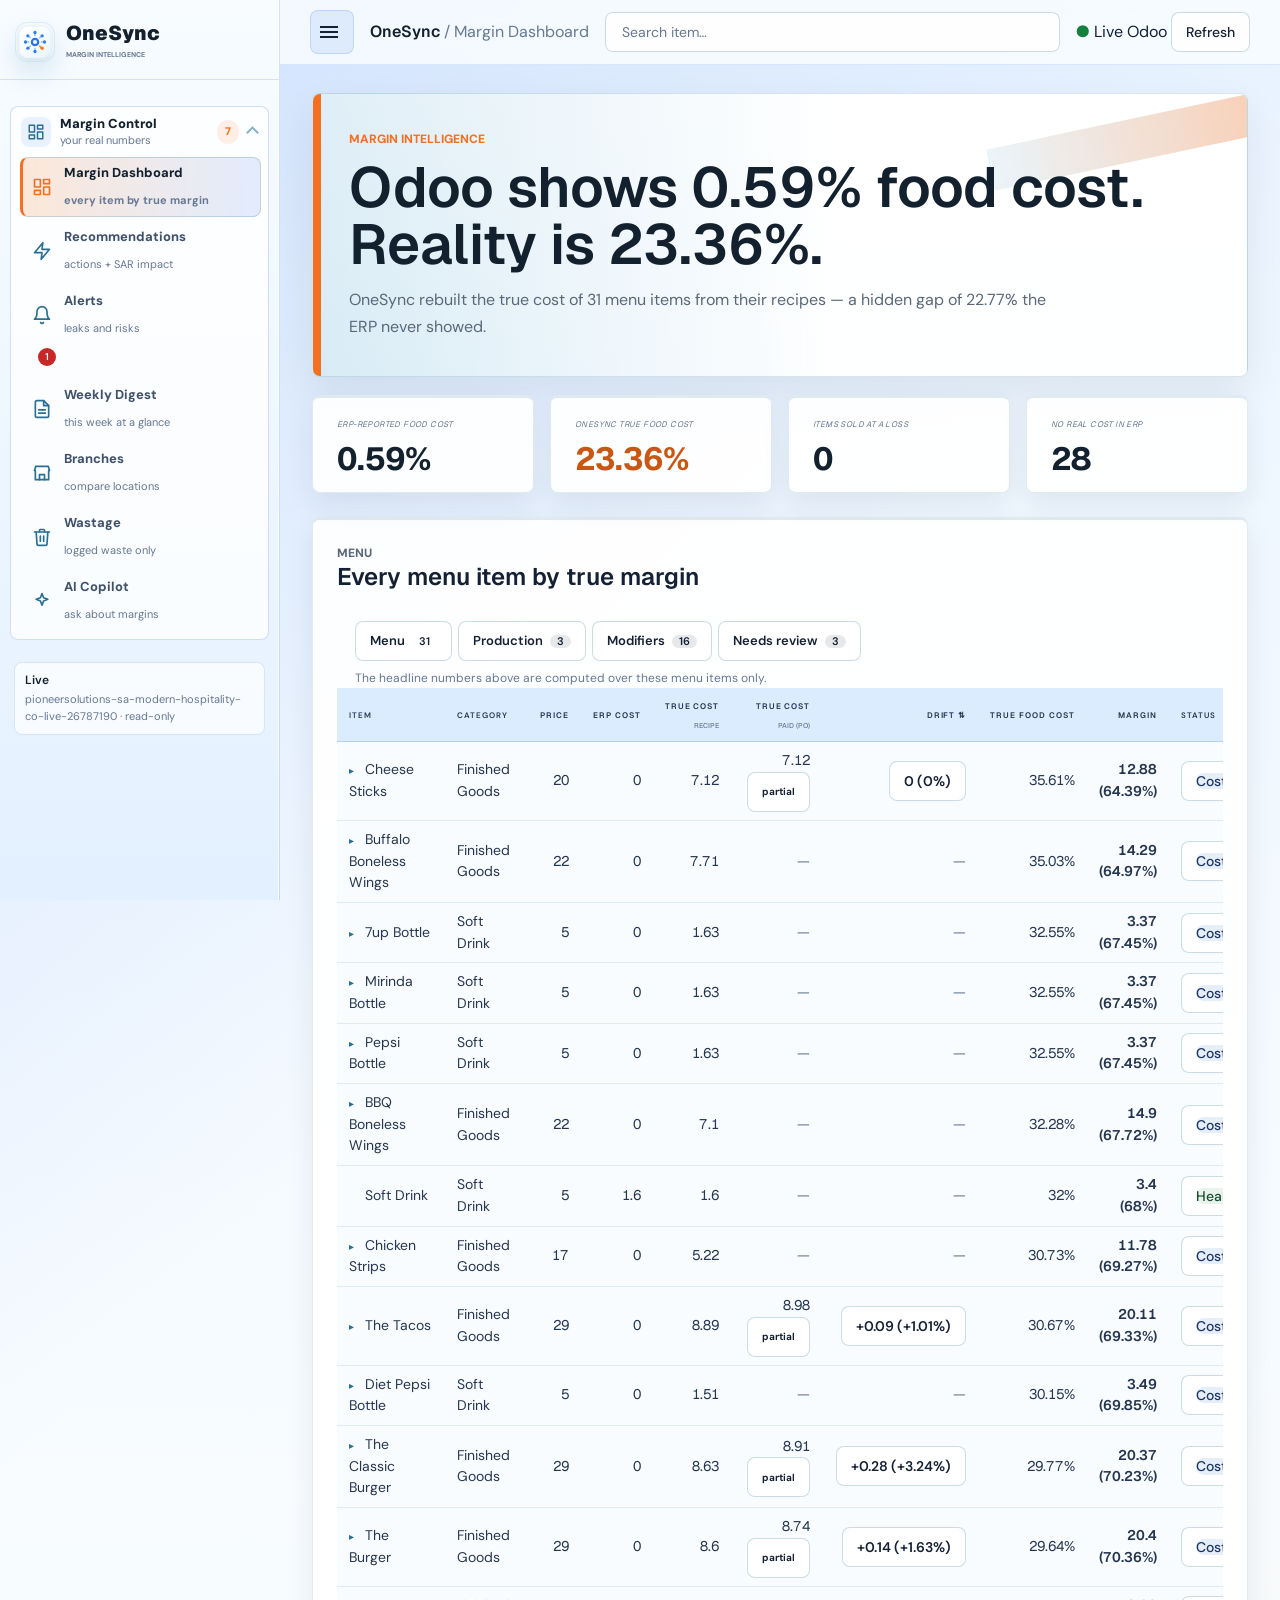
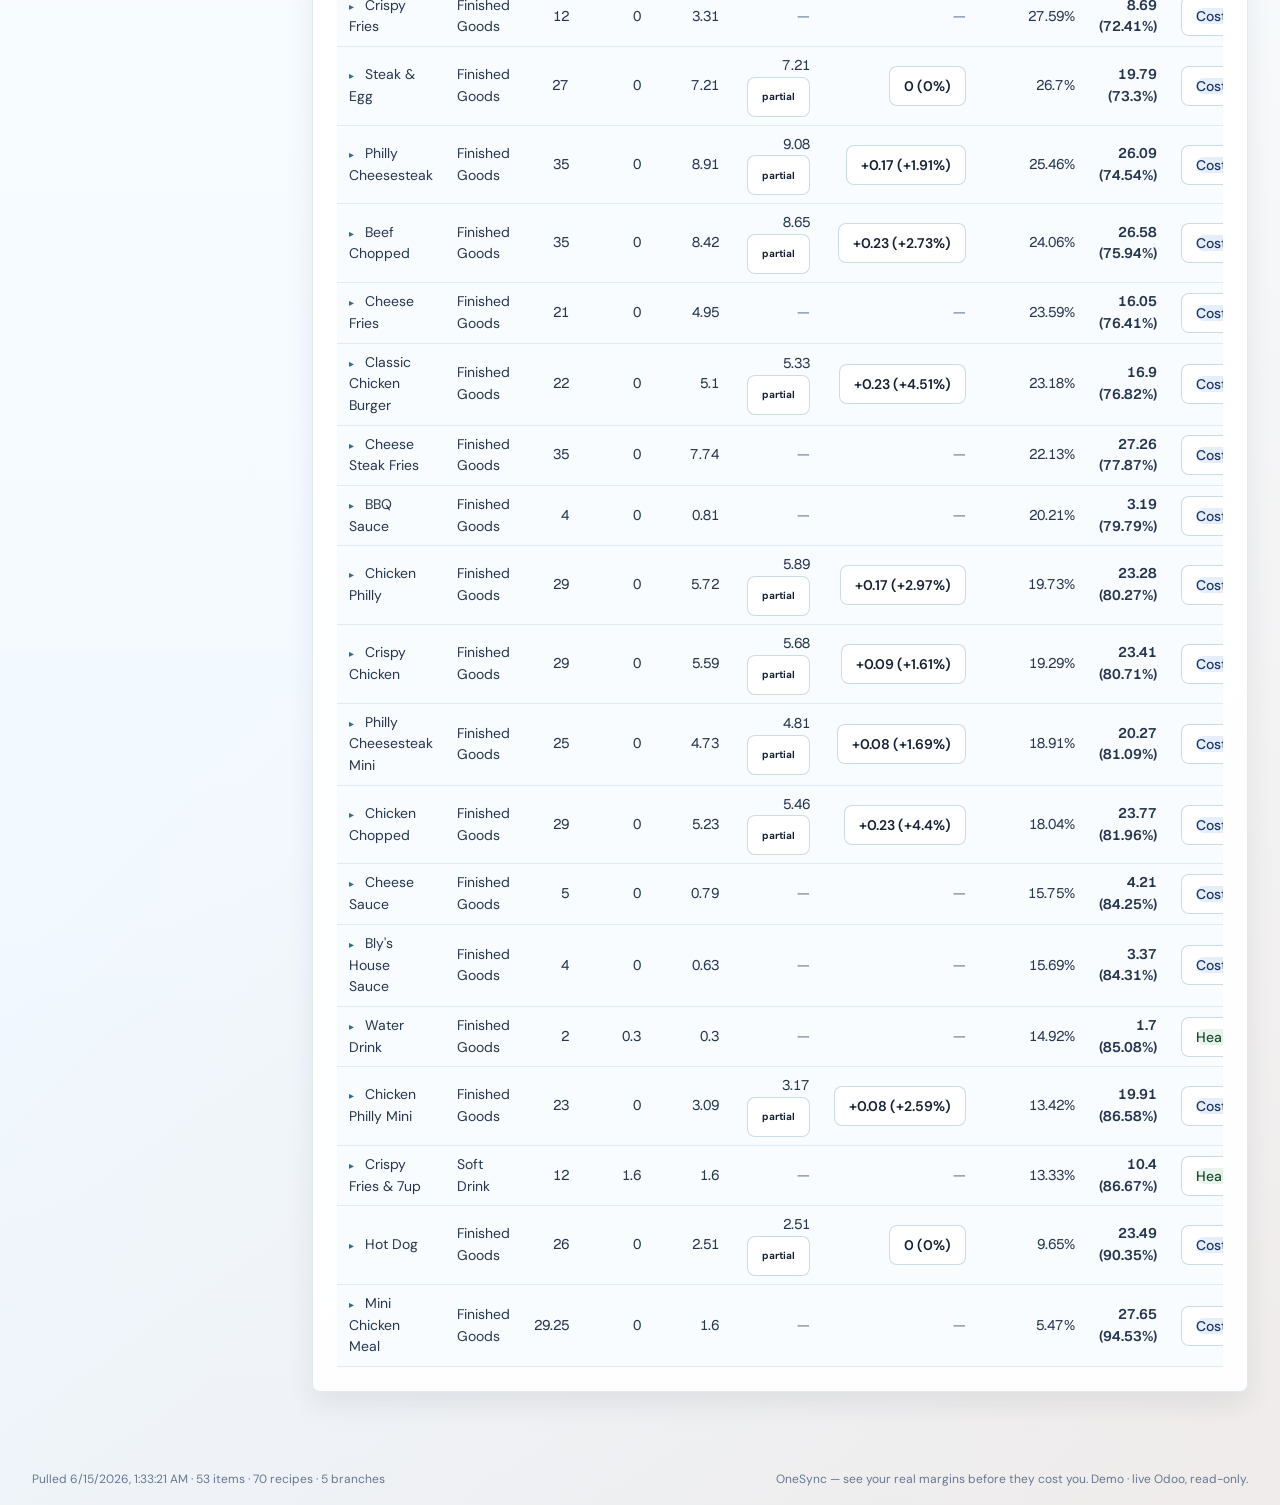
==== index.html @ eb0f75c6 "Publish onesyncsa.com brand site (source: PC-Backup-LENOVO/onesyncsa-site, 2026-08-23)" ====
<!doctype html>
<html lang="en" dir="ltr">
<head>
<meta charset="utf-8" />
<meta name="viewport" content="width=device-width, initial-scale=1" />
<meta name="theme-color" content="#EAF4FF" />
<title>OneSync — Margin Intelligence</title>
<link rel="icon" type="image/svg+xml" href="brand/favicon.svg" />
<link rel="preconnect" href="https://fonts.googleapis.com" />
<link rel="preconnect" href="https://fonts.gstatic.com" crossorigin />
<link rel="preconnect" href="https://fonts.bunny.net" />
<link rel="stylesheet" href="css/fonts.css" />
<link rel="stylesheet" href="css/tokens.css" />
<link rel="stylesheet" href="css/forms.css" />
<link rel="stylesheet" href="css/app.css" />
<link rel="stylesheet" href="css/portal.css" />
<link rel="stylesheet" href="css/onesync.css" />
<link rel="stylesheet" href="css/smart-forms.css" />
<link rel="stylesheet" href="css/brand-intro.css" />
<link rel="stylesheet" href="onesync-demo.css" />
</head>
<body>
<div class="shell">
  <div class="sidebar-backdrop" id="sidebarBackdrop"></div>

  <aside class="sidebar smart-sidebar" id="appSidebar">
    <button class="sidebar-close" id="sidebarClose" type="button" aria-label="Close menu">✕</button>
    <div class="logo">
      <img src="brand/onesync-mark-color.svg" alt="OneSync" width="38" height="38" />
      <div>
        <div class="brand-name">OneSync</div>
        <span class="small">Margin intelligence</span>
      </div>
    </div>

    <nav aria-label="OneSync navigation">
      <div class="smart-nav-sections">
        <details class="smart-nav-section" open>
          <summary>
            <span class="nav-summary-icon"><svg viewBox="0 0 24 24" fill="none" stroke="currentColor" stroke-width="2" stroke-linecap="round" stroke-linejoin="round"><rect x="3" y="3" width="7" height="9"/><rect x="14" y="3" width="7" height="5"/><rect x="14" y="12" width="7" height="9"/><rect x="3" y="16" width="7" height="5"/></svg></span>
            <span class="nav-summary-copy">
              <strong>Margin Control</strong>
              <small>your real numbers</small>
            </span>
            <span class="nav-summary-count">7</span>
          </summary>
          <div class="smart-nav-list">
            <a class="nav smart-nav-link active" href="#" data-tab="dashboard">
              <span class="nav-icon"><svg viewBox="0 0 24 24" fill="none" stroke="currentColor" stroke-width="2" stroke-linecap="round" stroke-linejoin="round"><rect x="3" y="3" width="7" height="9"/><rect x="14" y="3" width="7" height="5"/><rect x="14" y="12" width="7" height="9"/><rect x="3" y="16" width="7" height="5"/></svg></span>
              <span class="label">Margin Dashboard</span><small>every item by true margin</small>
            </a>
            <a class="nav smart-nav-link" href="#" data-tab="recs">
              <span class="nav-icon"><svg viewBox="0 0 24 24" fill="none" stroke="currentColor" stroke-width="2" stroke-linecap="round" stroke-linejoin="round"><polygon points="13 2 3 14 12 14 11 22 21 10 12 10 13 2"/></svg></span>
              <span class="label">Recommendations</span><small>actions + SAR impact</small>
            </a>
            <a class="nav smart-nav-link" href="#" data-tab="alerts">
              <span class="nav-icon"><svg viewBox="0 0 24 24" fill="none" stroke="currentColor" stroke-width="2" stroke-linecap="round" stroke-linejoin="round"><path d="M6 8a6 6 0 0 1 12 0c0 7 3 9 3 9H3s3-2 3-9"/><path d="M10.3 21a1.94 1.94 0 0 0 3.4 0"/></svg></span>
              <span class="label">Alerts</span><small>leaks and risks</small>
              <span class="badge" id="alertBadge" hidden></span>
            </a>
            <a class="nav smart-nav-link" href="#" data-tab="digest">
              <span class="nav-icon"><svg viewBox="0 0 24 24" fill="none" stroke="currentColor" stroke-width="2" stroke-linecap="round" stroke-linejoin="round"><path d="M14 2H6a2 2 0 0 0-2 2v16a2 2 0 0 0 2 2h12a2 2 0 0 0 2-2V8z"/><polyline points="14 2 14 8 20 8"/><line x1="8" y1="13" x2="16" y2="13"/><line x1="8" y1="17" x2="16" y2="17"/></svg></span>
              <span class="label">Weekly Digest</span><small>this week at a glance</small>
            </a>
            <a class="nav smart-nav-link" href="#" data-tab="branches">
              <span class="nav-icon"><svg viewBox="0 0 24 24" fill="none" stroke="currentColor" stroke-width="2" stroke-linecap="round" stroke-linejoin="round"><path d="M3 9l1.5-5h15L21 9"/><path d="M4 9v11h16V9"/><path d="M9 20v-6h6v6"/></svg></span>
              <span class="label">Branches</span><small>compare locations</small>
            </a>
            <a class="nav smart-nav-link" href="#" data-tab="wastage">
              <span class="nav-icon"><svg viewBox="0 0 24 24" fill="none" stroke="currentColor" stroke-width="2" stroke-linecap="round" stroke-linejoin="round"><polyline points="3 6 5 6 21 6"/><path d="M19 6l-1 14a2 2 0 0 1-2 2H8a2 2 0 0 1-2-2L5 6"/><path d="M10 11v6M14 11v6M9 6V4a1 1 0 0 1 1-1h4a1 1 0 0 1 1 1v2"/></svg></span>
              <span class="label">Wastage</span><small>logged waste only</small>
            </a>
            <a class="nav smart-nav-link" href="#" data-tab="ai">
              <span class="nav-icon"><svg viewBox="0 0 24 24" fill="none" stroke="currentColor" stroke-width="2" stroke-linecap="round" stroke-linejoin="round"><path d="M12 3l1.9 5.1L19 10l-5.1 1.9L12 17l-1.9-5.1L5 10l5.1-1.9z"/></svg></span>
              <span class="label">AI Copilot</span><small>ask about margins</small>
            </a>
          </div>
        </details>
      </div>
    </nav>

    <div class="role-badge">
      <span class="name" id="connName">Connecting…</span>
      <span id="connSub">Odoo · read-only</span>
    </div>
  </aside>

  <div class="main">
    <header class="topbar">
      <button class="sidebar-toggle" id="sidebarToggle" type="button" aria-label="Toggle navigation">Menu</button>
      <div class="crumb"><b>OneSync</b> / <span id="crumb">Margin Dashboard</span></div>
      <form class="search" onsubmit="return false" role="search">
        <input id="search" placeholder="Search item…" aria-label="Search item" />
      </form>
      <div class="user-area">
        <span class="user-name" id="connDot2">●</span>
        <span class="user-meta" id="connText">Live Odoo</span>
        <button class="btn" id="refreshBtn" type="button">Refresh</button>
      </div>
    </header>

    <main class="content" id="mainContent" tabindex="-1">
      <div id="loading" class="empty-text">Reading recipe data from Odoo and pricing every ingredient…</div>

      <!-- DASHBOARD -->
      <section id="dashboard" class="panel">
        <section class="today-hero text-flow-ltr">
          <div class="today-hero-copy">
            <p class="eyebrow">Margin intelligence</p>
            <h1 id="heroHead">See your real margins.</h1>
            <p class="hero-copy" id="heroCopy">OneSync reads the recipe data already in Odoo, prices every ingredient, and shows the true item-level margin — not the ERP's near-zero food cost.</p>
          </div>
        </section>

        <section class="kpis" id="kpis"></section>

        <article class="card">
          <div class="section-heading compact">
            <div><p class="eyebrow">Menu</p><h2 id="tableTitle">Every item by true margin</h2></div>
          </div>
          <div class="bucket-toggle" id="bucketToggle"></div>
          <p class="bucket-note" id="bucketNote"></p>
          <div class="table-wrap">
            <table class="t" id="itemsTable">
              <thead><tr>
                <th>Item</th><th>Category</th><th class="num">Price</th>
                <th class="num">ERP cost</th><th class="num">True cost<br><small>recipe</small></th>
                <th class="num">True cost<br><small>paid (PO)</small></th>
                <th class="num sortable" id="driftSort" title="Sort by costing drift">Drift ⇅</th>
                <th class="num">True food cost</th><th class="num">Margin</th><th>Status</th>
              </tr></thead>
              <tbody id="itemsBody"></tbody>
            </table>
          </div>
        </article>
      </section>

      <!-- ALERTS -->
      <section id="alerts" class="panel hidden">
        <article class="card">
          <div class="section-heading compact"><div><p class="eyebrow">Watchlist</p><h2>Alerts</h2></div></div>
          <div id="alertsList" class="alerts"></div>
        </article>
      </section>

      <!-- DIGEST -->
      <section id="digest" class="panel hidden">
        <article class="card" style="padding:var(--space-5)">
          <p class="eyebrow">Weekly digest</p>
          <h2>This week at a glance</h2>
          <p class="digest-lead" id="digestLead"></p>
          <div class="section-heading compact"><div><h2>Biggest margin leaks</h2></div></div>
          <div class="table-wrap"><table class="t"><tbody id="digestLeaks"></tbody></table></div>
          <div class="section-heading compact"><div><h2>Food cost by category</h2></div></div>
          <div class="table-wrap"><table class="t"><tbody id="digestCats"></tbody></table></div>
        </article>
      </section>

      <!-- BRANCHES -->
      <section id="branches" class="panel hidden">
        <article class="card">
          <div class="section-heading compact"><div><p class="eyebrow">Network</p><h2>Branch comparison</h2></div></div>
          <div class="table-wrap">
            <table class="t">
              <thead><tr><th>Branch</th><th class="num">Orders</th><th class="num">Sales (SAR)</th><th class="num">Avg ticket</th><th>Flag</th></tr></thead>
              <tbody id="branchBody"></tbody>
            </table>
          </div>
        </article>
      </section>

      <!-- WASTAGE — real logged entries only (Task 3) -->
      <section id="wastage" class="panel hidden">
        <section class="rec-headline" id="wasteHeadline"></section>
        <div id="wasteBody"></div>
      </section>

      <!-- AI COPILOT -->
      <section id="ai" class="panel hidden">
        <article class="card ai-card">
          <div class="section-heading compact">
            <div><p class="eyebrow">Intelligence</p><h2>OneSync Copilot</h2></div>
            <span class="chip">local AI · <span id="aiModel">…</span></span>
          </div>
          <div id="aiThread" class="ai-thread">
            <div class="ai-msg bot">Hi — I can see your live Odoo margins. Ask me anything, like the ones below.</div>
          </div>
          <div class="ai-chips" id="aiChips"></div>
          <form id="aiForm" class="ai-input">
            <input id="aiQ" placeholder="e.g. Which 5 items lose the most money?" autocomplete="off" />
            <button class="btn btn-primary" id="aiSend" type="submit">Ask</button>
          </form>
        </article>
      </section>

      <!-- RECOMMENDATIONS (v2 prescriptive engine) -->
      <section id="recs" class="panel hidden">
        <section class="rec-headline" id="recHeadline"></section>
        <div class="rec-filter" id="recFilter"></div>
        <div class="rec-list" id="recList"></div>
      </section>
    </main>
  </div>
</div>

<footer class="app-foot"><span id="footMeta"></span><span>OneSync — see your real margins before they cost you. Demo · live Odoo, read-only.</span></footer>
<script src="app.js"></script>
</body>
</html>
---- css/fonts.css ----
﻿/* OneSync font stack
   Self-host upgrade path: drop WOFF2 files into /public/fonts/ and replace
   the @import URLs with @font-face blocks pointing to those files.
   Reference: docs/DESIGN.md

   Decision log (2026-05-19):
   - Fraunces + DM Sans: Google Fonts CDN (fast, well-cached globally).
   - Geist: Bunny Fonts CDN (privacy-respecting, GDPR-friendly alternative).
     Geist is not available on Google Fonts. If Bunny Fonts is unreachable,
     the --font-data fallback chain in tokens.css (ui-monospace, system-ui)
     covers data cells gracefully.
   - GE SS Two (Arabic): NOT available on any public CDN. Requires a Saudi font
     license + self-hosting. See /public/fonts/README.txt when acquired.
     The fallback chain "SF Arabic", "Geeza Pro", "Tahoma" in tokens.css
     handles Arabic text in dev and for unlicensed deployments.

   Performance note: preconnect hints are added in layout.ejs and login.ejs
   so the browser opens the TCP/TLS connections before this CSS is parsed.
*/

/* ------------------------------------------------------------------ */
/* 1. Fraunces - display serif (variable, optical size 9"144)          */
/* ------------------------------------------------------------------ */
@import url('https://fonts.googleapis.com/css2?family=Fraunces:opsz,wght@9..144,400;9..144,500;9..144,600&display=swap');

/* ------------------------------------------------------------------ */
/* 2. DM Sans - body humanist sans                                     */
/* ------------------------------------------------------------------ */
@import url('https://fonts.googleapis.com/css2?family=DM+Sans:wght@400;500;600&display=swap');

/* ------------------------------------------------------------------ */
/* 3. Geist - data / tabular numbers (Bunny Fonts, privacy CDN)        */
/* ------------------------------------------------------------------ */
@import url('https://fonts.bunny.net/css?family=geist:400,500&display=swap');

/* ------------------------------------------------------------------ */
/* 4. GE SS Two - Arabic (self-host required; fallback active for now) */
/* ------------------------------------------------------------------ */
/*
   When the WOFF2 file is acquired under Saudi font licensing, replace
   this comment block with:

   @font-face {
     font-family: 'GE SS Two';
     src: url('/public/fonts/GESSTwo-Regular.woff2') format('woff2');
     font-weight: 400;
     font-style: normal;
     font-display: swap;
   }
   @font-face {
     font-family: 'GE SS Two';
     src: url('/public/fonts/GESSTwo-Bold.woff2') format('woff2');
     font-weight: 700;
     font-style: normal;
     font-display: swap;
   }

   Then update --font-arabic in tokens.css to list 'GE SS Two' first.
*/
---- css/tokens.css ----
﻿/* Company Portal - Design Tokens
   Owner: Qabos / Mohammed Al-Qahtani
   OneSync direction: baby blue, Gulf orange, white, calm, non-template.

   PALETTE LOCK (D-N-003, 2026-05-21):
   - Light OneSync palette: baby blue, Gulf orange, white.
   - No purple, dark navy, or generic admin-template feel.

   STRUCTURAL TOKENS RESTORED (D-N-002, 2026-05-20):
   - Typography, spacing, motion, layout, pastel-chip tints - restored after the
     neutral pivot accidentally dropped them. portal.css had 270 references to
     missing vars. Site was rendering on browser defaults.
   - Colors now follow the OneSync light blue/orange direction.
*/

:root {
  /* ============================================================
     SURFACES - light OneSync / Gulf palette
     ============================================================ */
  --surface-0: #ffffff;
  --surface-1: #f8fcff;
  --surface-2: #ffffff;
  --surface-3: #e8f3f9;
  --surface-4: #d8edf8;

  /* ============================================================
     INK
     ============================================================ */
  --ink-1: #142033;       /* primary text */
  --ink-2: #26364f;       /* secondary text */
  --ink-3: #40516b;       /* muted */
  --ink-4: #667892;       /* very muted / disabled */

  /* ============================================================
     ACCENT - OneSync Gulf blue + orange
     ============================================================ */
  --accent-primary: #2a6f94;
  --accent-primary-hover: #1e587a;
  --accent-secondary: #f37021;
  --accent-secondary-hover: #c95714;
  --accent-secondary-soft: rgba(243, 112, 33, 0.13);
  --focus-ring: rgba(243, 112, 33, 0.72);
  --focus-halo: rgba(42, 111, 148, 0.18);

  /* Status colors */
  --accent-sage: #15803d;       /* success / ok */
  --accent-sage-hover: #0f6b32;
  --accent-sage-2: #2a6f94;     /* legacy focus/button token */
  --accent-terracotta: var(--accent-secondary); /* warn */
  --accent-crimson: #c62828;    /* danger / error */
  --accent-smoke: #52677f;      /* neutral chip */

  /* Pastel utility chips (subtle backgrounds for badges, alerts, AI panels) */
  --accent-mint:     #e8f3ec;   /* soft success bg */
  --accent-rose:     #fbeaea;   /* soft danger bg */
  --accent-butter:   #fdf3d8;   /* soft warning bg */
  --accent-sky:      #e6eef9;   /* soft info bg */
  --accent-lavender: #e8f3f9;   /* legacy AI / smart features bg */

  /* Ink-on-accent (text color used over a colored fill) */
  --ink-sage:        #ffffff;
  --ink-terracotta:  #ffffff;
  --ink-crimson:     #ffffff;
  --ink-smoke:       #ffffff;
  --ink-mint:        #1a4d2e;
  --ink-rose:        #6e1f1f;
  --ink-butter:      #6b4e09;
  --ink-sky:         #1a3464;
  --ink-lavender:    #1a3464;
  --ink-on-accent:   #ffffff;

  /* ============================================================
     LINES + DIVIDERS
     ============================================================ */
  --line-1: rgba(42, 111, 148, 0.12);
  --line-2: rgba(42, 111, 148, 0.22);
  --line-3: rgba(42, 111, 148, 0.34);
  --line-gold: rgba(243, 112, 33, 0.48); /* legacy decorative line -> orange */

  /* ============================================================
     SHADOWS
     ============================================================ */
  --shadow-1:   0 10px 26px rgba(20, 32, 51, 0.07);
  --shadow-2:   0 16px 38px rgba(20, 32, 51, 0.10);
  --shadow-pop: 0 22px 56px rgba(20, 32, 51, 0.16);

  /* ============================================================
     RADII
     ============================================================ */
  --r-xs:   4px;
  --r-sm:   6px;
  --r-1:    6px;
  --r-2:    8px;
  --r-3:    8px;
  --r-4:    8px;
  --r-pill: 999px;

  /* ============================================================
     SPACING SCALE  (4px base, 8pt rhythm)
     ============================================================ */
  --space-1:  4px;
  --space-2:  8px;
  --space-3: 12px;
  --space-4: 16px;
  --space-5: 24px;
  --space-6: 32px;
  --space-7: 48px;
  --space-8: 64px;
  --space-9: 96px;

  /* ============================================================
     TYPOGRAPHY - font families (CDN-loaded in fonts.css)
     ============================================================ */
  --font-display: 'Geist', 'DM Sans', ui-sans-serif, system-ui, -apple-system, 'Segoe UI', Arial, sans-serif;
  --font-sans:    'DM Sans', ui-sans-serif, system-ui, -apple-system, 'Segoe UI', 'Helvetica Neue', Arial, sans-serif;
  --font-data:    'Geist', ui-monospace, 'SF Mono', Menlo, Consolas, monospace;
  --font-mono:    ui-monospace, 'SF Mono', Menlo, Consolas, monospace;
  --font-arabic:  'SF Arabic', 'Geeza Pro', 'Segoe UI', Tahoma, sans-serif;

  /* Type scale (rem-based, 16px root) */
  --font-size-xs:   0.75rem;    /* 12px */
  --font-size-sm:   0.875rem;   /* 14px */
  --font-size-base: 1rem;       /* 16px */
  --font-size-lg:   1.125rem;   /* 18px */
  --font-size-xl:   1.25rem;    /* 20px */
  --font-size-2xl:  1.5rem;     /* 24px */
  --font-size-3xl:  2rem;       /* 32px */
  --font-size-4xl:  2.5rem;     /* 40px */
  --font-size-5xl:  3.5rem;     /* 56px */
  --font-sm:        var(--font-size-sm);  /* legacy alias */

  /* Weight */
  --font-weight-em: 500;
  --font-weight-h:  600;

  /* Line-height */
  --line-height-tight:   1.2;
  --line-height-heading: 1.2;
  --line-height-body:    1.55;

  /* ============================================================
     MOTION
     ============================================================ */
  --t-fast: 120ms;
  --t-base: 220ms;
  --t-slow: 380ms;
  --ease:   cubic-bezier(0.22, 1, 0.36, 1);

  /* ============================================================
     LAYOUT
     ============================================================ */
  --sidebar-w: 248px;
  --topbar-h:  56px;

  /* ============================================================
     COMPONENT TOKENS
     ============================================================ */
  --control-h: 40px;
  --control-h-sm: 32px;
  --control-pad-x: 14px;
  --control-bg: rgba(255, 255, 255, 0.88);
  --control-bg-hover: rgba(42, 111, 148, 0.10);
  --control-border: rgba(42, 111, 148, 0.24);
  --card-bg: rgba(255, 255, 255, 0.92);
  --card-border: rgba(42, 111, 148, 0.14);
  --card-border-strong: rgba(42, 111, 148, 0.34);
  --empty-bg: linear-gradient(135deg, rgba(232, 243, 249, 0.92), rgba(255, 255, 255, 0.96));

  /* ============================================================
     LEGACY ALIASES - keep every var name old views/CSS use
     ============================================================ */
  --bg:        var(--surface-0);
  --bg-1:      var(--surface-0);
  --bg-2:      var(--surface-1);
  --bg-3:      var(--surface-3);
  --text:      var(--ink-1);
  --text-dim:  var(--ink-2);
  --text-mute: var(--ink-3);
  --line:      var(--line-1);
  --accent:    var(--accent-primary);
  --accent-1:  var(--accent-primary);
  --accent-2:  var(--accent-secondary);
  --primary:   var(--accent-primary);
  --danger:    var(--accent-crimson);
  --warn:      var(--accent-terracotta);
  --success:   var(--accent-sage);
  --muted:     var(--ink-3);

  --radius-sm: var(--r-1);
  --radius-md: var(--r-2);
  --radius-lg: var(--r-3);
  --shadow-sm: var(--shadow-1);
  --shadow-md: var(--shadow-2);
  --shadow-lg: var(--shadow-pop);

  --color-primary: var(--accent-primary);
  --color-primary-dark: var(--accent-primary-hover);
  --color-primary-hover: var(--accent-primary-hover);
  --color-surface: var(--surface-2);
  --color-surface-alt: var(--surface-1);
  --color-border: var(--line-2);
  --color-text: var(--ink-1);
  --color-text-muted: var(--ink-4);

  /* Old gold tokens mapped to OneSync blue/orange */
  --gold-1:   var(--accent-primary);
  --gold-2:   var(--accent-secondary);
  --gold-3:   var(--accent-secondary-soft);
  --gold-ink: #ffffff;

  /* Status surface aliases (used by forms.css/portal.css) */
  --status-red:  var(--accent-crimson);
  --surface-info: var(--accent-sky);
  --ink-info:    var(--ink-sky);
}

[data-theme="night"] {
  /* Intentionally empty - dark theme removed with OneSync. Add back here if needed later. */
}

@media (prefers-reduced-motion: reduce) {
  :root {
    --t-fast: 0ms;
    --t-base: 0ms;
    --t-slow: 0ms;
  }
}
---- css/forms.css ----
/* ============================================================
   forms.css — Soft Studio form components
   Phase 3 design overhaul. All values use design tokens.
   Owner: ui-forms agent. No hex literals. No inline styles.
   ============================================================ */

/* ── Visually-hidden utility (screen-reader only) ─────────── */
.sr-only {
  position: absolute;
  width: 1px;
  height: 1px;
  padding: 0;
  margin: -1px;
  overflow: hidden;
  clip: rect(0, 0, 0, 0);
  white-space: nowrap;
  border: 0;
}

/* ── Form wrapper ─────────────────────────────────────────── */
.form {
  display: flex;
  flex-direction: column;
  gap: var(--space-4);
}

/* ── Row layout (card already provides outer padding) ─────── */
.row {
  display: grid;
  grid-template-columns: 1fr 1fr;
  gap: var(--space-4);
}

.row.row-1 {
  grid-template-columns: 1fr;
}

/* ── Field wrapper ────────────────────────────────────────── */
.form-field {
  display: flex;
  flex-direction: column;
  gap: var(--space-1);
}

/* ── Label ────────────────────────────────────────────────── */
.form-field label,
.row > div > label {
  display: block;
  font-size: var(--font-size-sm);
  font-weight: 500;
  color: var(--ink-2);
  margin-bottom: var(--space-1);
  line-height: 1.4;
}

/* ── Base input / select / textarea ──────────────────────── */
.form-field input,
.form-field select,
.form-field textarea,
.row > div > input,
.row > div > select,
.row > div > textarea {
  display: block;
  width: 100%;
  min-height: var(--control-h, 40px);
  padding: 9px var(--control-pad-x, 14px);
  border: 1px solid var(--control-border, var(--line-3));
  border-radius: var(--r-2);
  font-size: var(--font-size-sm);
  font-family: inherit;
  background: var(--control-bg, var(--surface-1));
  color: var(--ink-1);
  transition: border-color var(--t-fast) var(--ease), box-shadow var(--t-fast) var(--ease), background-color var(--t-fast) var(--ease);
  box-sizing: border-box;
  appearance: none;
  -webkit-appearance: none;
}

/* Select arrow */
.form-field select,
.row > div > select {
  background-image: url("data:image/svg+xml,%3Csvg xmlns='http://www.w3.org/2000/svg' width='12' height='8' viewBox='0 0 12 8'%3E%3Cpath d='M1 1l5 5 5-5' stroke='%236b7280' stroke-width='1.5' fill='none' stroke-linecap='round'/%3E%3C/svg%3E");
  background-repeat: no-repeat;
  background-position: right 10px center;
  padding-right: 30px;
}

/* Textarea */
.form-field textarea,
.row > div > textarea {
  min-height: 96px;
  resize: vertical;
}

/* File input */
.form-field input[type="file"],
.row > div > input[type="file"] {
  padding: 6px 10px;
  cursor: pointer;
}

.form-field input[type="checkbox"],
.form-field input[type="radio"],
.row > div > input[type="checkbox"],
.row > div > input[type="radio"] {
  min-height: auto;
  width: auto;
  accent-color: var(--accent-primary);
}

/* ── Focus ring (sage accent, WCAG 2.1 §2.4.7) ───────────── */
.form-field input:focus,
.form-field select:focus,
.form-field textarea:focus,
.row > div > input:focus,
.row > div > select:focus,
.row > div > textarea:focus {
  outline: none;
  border-color: var(--accent-sage-2, var(--accent-primary));
  background: var(--surface-2);
  box-shadow: 0 0 0 4px var(--focus-halo, rgba(42, 111, 148, 0.18));
}

.form-field input:focus-visible,
.form-field select:focus-visible,
.form-field textarea:focus-visible,
.row > div > input:focus-visible,
.row > div > select:focus-visible,
.row > div > textarea:focus-visible {
  outline: 3px solid var(--focus-ring, var(--accent-secondary));
  outline-offset: 2px;
}

/* ── Disabled state ───────────────────────────────────────── */
.form-field input:disabled,
.form-field select:disabled,
.form-field textarea:disabled,
.row > div > input:disabled,
.row > div > select:disabled,
.row > div > textarea:disabled {
  background: var(--surface-2);
  color: var(--ink-4);
  cursor: not-allowed;
  border-color: var(--line-2);
  opacity: 0.72;
}

.form-field input[aria-invalid="true"],
.form-field select[aria-invalid="true"],
.form-field textarea[aria-invalid="true"],
.row > div > input[aria-invalid="true"],
.row > div > select[aria-invalid="true"],
.row > div > textarea[aria-invalid="true"] {
  border-color: var(--accent-crimson);
  box-shadow: 0 0 0 3px rgba(198, 40, 40, 0.12);
}

/* ── Required asterisk ────────────────────────────────────── */
.required-asterisk {
  color: var(--status-red);
  margin-left: 2px;
  font-weight: 600;
  font-style: normal;
}

/* ── Audit badge ──────────────────────────────────────────── */
.audit-badge {
  display: inline-block;
  font-size: 10px;
  background: var(--surface-info);
  color: var(--ink-info);
  border-radius: var(--r-pill);
  padding: 1px 5px;
  margin-left: var(--space-1);
  vertical-align: middle;
  font-weight: 500;
  line-height: 1.6;
}

/* ── Help text ────────────────────────────────────────────── */
.form-help,
.help {
  font-size: var(--font-size-xs);
  color: var(--ink-3);
  margin-top: var(--space-1);
  line-height: 1.4;
}

/* ── Inline error ─────────────────────────────────────────── */
.form-error {
  font-size: var(--font-size-xs);
  color: var(--status-red);
  margin-top: var(--space-1);
  display: flex;
  align-items: center;
  gap: var(--space-1);
}

/* ── Optional label hint ──────────────────────────────────── */
.form-optional {
  font-size: var(--font-size-xs);
  color: var(--ink-3);
  font-weight: 400;
  margin-left: var(--space-1);
}

/* ── Attachment chip ──────────────────────────────────────── */
.attachment-chip {
  display: inline-block;
  margin-right: var(--space-2);
}

/* ── Attachments row spacing ──────────────────────────────── */
.row-attachments {
  margin-top: var(--space-3);
}

/* ── Form actions bar ─────────────────────────────────────── */
.form-actions {
  display: flex;
  align-items: center;
  flex-wrap: wrap;
  gap: var(--space-3);
  padding-top: var(--space-4);
  border-top: 1px solid var(--line-2);
  margin-top: var(--space-2);
}

@media (max-width: 700px) {
  .row {
    grid-template-columns: 1fr;
  }

  .form-actions {
    align-items: stretch;
  }

  .form-actions .btn,
  .form-actions button {
    width: 100%;
  }
}
---- css/app.css ----
/* App-level polish loaded before portal.css. */
:root {
  color-scheme: light;
}

html {
  -webkit-text-size-adjust: 100%;
  text-size-adjust: 100%;
}

body {
  min-width: 320px;
}

body h1,
body h2,
body h3,
body h4,
body .card .card-title,
body .page-title h1 {
  letter-spacing: 0 !important;
}

body .content {
  padding-left: clamp(14px, 3vw, 32px) !important;
  padding-right: clamp(14px, 3vw, 32px) !important;
}

body button:not(.lang-btn),
body .btn {
  min-height: var(--control-h, 40px) !important;
  min-width: var(--control-h, 40px);
  padding: 9px var(--control-pad-x, 14px) !important;
  border-radius: var(--r-2, 8px) !important;
  border-color: var(--control-border, var(--line-2)) !important;
  background: var(--control-bg, var(--surface-2)) !important;
  color: var(--ink-1) !important;
  line-height: 1.15;
  justify-content: center;
  white-space: nowrap;
}

body button:not(.lang-btn):hover,
body .btn:hover {
  background: var(--control-bg-hover, var(--surface-3)) !important;
  border-color: var(--accent-primary, var(--accent)) !important;
  color: var(--accent-primary-hover, var(--accent)) !important;
}

body button[type="submit"]:not(.lang-btn),
body .btn-primary,
body .fab-send,
body #ai-fab-send {
  background: linear-gradient(135deg, var(--accent-primary), var(--accent-primary-hover)) !important;
  border-color: var(--accent-primary-hover) !important;
  color: var(--ink-on-accent) !important;
  box-shadow: 0 10px 22px var(--focus-halo, rgba(42, 111, 148, 0.18)) !important;
}

body .btn-warning,
body .lang-active {
  background: linear-gradient(135deg, var(--accent-secondary), var(--accent-secondary-hover, var(--accent-secondary))) !important;
  border-color: var(--accent-secondary) !important;
  color: var(--ink-on-accent) !important;
}

body .btn-sm {
  min-height: var(--control-h-sm, 32px) !important;
  min-width: var(--control-h-sm, 32px);
  padding: 5px 10px !important;
}

body input:not([type="checkbox"]):not([type="radio"]):not([type="range"]),
body select,
body textarea,
body .topbar .search input,
body .field input {
  min-height: var(--control-h, 40px);
  border-radius: var(--r-2, 8px) !important;
  border-color: var(--control-border, var(--line-2)) !important;
  background: var(--control-bg, var(--surface-2)) !important;
  color: var(--ink-1) !important;
}

body input::placeholder,
body textarea::placeholder {
  color: var(--ink-4);
  opacity: 1;
}

body button:focus-visible,
body .btn:focus-visible,
body a:focus-visible,
body input:focus-visible,
body select:focus-visible,
body textarea:focus-visible,
body [tabindex]:focus-visible {
  outline: 3px solid var(--focus-ring, var(--accent-secondary)) !important;
  outline-offset: 3px !important;
  box-shadow: 0 0 0 6px var(--focus-halo, rgba(42, 111, 148, 0.18)) !important;
}

body .card,
body .kpi,
body .sub-card,
body .bento-tile,
body .onesync-today-tile,
body .hero-panel,
body .login-card,
body .error-card,
body .ov-card {
  background: var(--card-bg, var(--surface-2)) !important;
  border-color: var(--card-border, var(--line-1)) !important;
  border-radius: var(--r-2, 8px) !important;
  box-shadow: var(--shadow-1) !important;
}

body .kpi,
body .quick-card,
body .command-tile {
  min-height: 96px;
}

body .card:hover,
body .kpi:hover,
body .sub-card:hover,
body .bento-tile:hover,
body .ov-card:hover {
  border-color: var(--accent-secondary, var(--accent-2)) !important;
  box-shadow: var(--shadow-2) !important;
}

body .empty,
body .list-row.empty,
body .empty-mascot,
body .list-card-rich .empty-mascot {
  padding: var(--space-6) var(--space-4) !important;
  background: var(--empty-bg) !important;
  border: 1px solid var(--card-border, var(--line-1));
  border-radius: var(--r-2, 8px);
  color: var(--ink-3);
}

body .empty h2,
body .empty h3,
body .empty-mascot-title,
body .list-row.empty h3 {
  color: var(--ink-1) !important;
  font-family: var(--font-display);
}

body .empty-mascot-rosette,
body .empty-mascot {
  color: var(--accent-secondary, var(--accent-2)) !important;
}

body table.t,
body .fc-table,
body .pc-table {
  border-collapse: separate;
  border-spacing: 0;
}

body .t thead th,
body .fc-table th,
body .pc-table th {
  background: var(--surface-3) !important;
  color: var(--ink-2) !important;
  border-bottom-color: var(--line-2) !important;
}

body .t tbody tr:hover {
  background: rgba(42, 111, 148, 0.06) !important;
}

/* ============================================================
   MOBILE RESPONSIVE — 375px audit fixes
   ============================================================ */

/* 1. Generic table overflow — any bare <table> inside .content */
.content table {
  display: block;
  overflow-x: auto;
  -webkit-overflow-scrolling: touch;
  max-width: 100%;
}

/* 2. Admin perf tables (.pf-tbl) */
.pf-section {
  overflow-x: auto;
  -webkit-overflow-scrolling: touch;
}
.pf-tbl {
  min-width: 480px;
}

/* 3. Forms-catalog table (.fc-table) */
.fc-table {
  min-width: 400px;
}

/* 4. Plugins-catalog table (.pc-table) */
.pc-table {
  min-width: 400px;
}

/* 5. KPI grid — wrap on narrow screens */
.kpi-grid,
.kpi-compliance-row {
  display: flex;
  flex-wrap: wrap;
  gap: 0.5rem;
}
.kpi-grid .kpi,
.kpi-compliance-row .kpi {
  flex: 1 1 140px;
  min-width: 130px;
}

/* 6. Command grid — stack on mobile */
.command-grid {
  display: flex;
  flex-wrap: wrap;
  gap: 0.5rem;
}

/* 7. Overview grid (.ov-grid) */
.ov-grid {
  display: flex;
  flex-wrap: wrap;
  gap: 0.75rem;
}
.ov-grid > * {
  flex: 1 1 280px;
  min-width: 0;
}

/* 8. Topbar search shrinks on narrow screens */
@media (max-width: 480px) {
  body h1,
  body .page-title h1 {
    font-size: var(--font-size-2xl) !important;
    line-height: 1.18;
  }

  body h2 {
    font-size: var(--font-size-xl) !important;
  }

  body h3,
  body .card .card-title {
    font-size: var(--font-size-lg) !important;
  }

  body .content {
    padding-top: 18px !important;
    padding-bottom: 24px !important;
  }

  .topbar .search {
    display: block;
    flex: 1 1 120px;
    min-width: 118px;
    max-width: 42vw;
  }
  .topbar .lang-switcher {
    display: flex;
    margin: 0;
  }
  .topbar .search input {
    min-height: 34px;
    padding: 0.45rem 0.55rem;
  }
  .user-meta {
    display: none;
  }
}

.sidebar .logo a {
  color: var(--text);
  font-weight: 800;
  letter-spacing: 0.2px;
}

.sidebar .logo a:hover {
  text-decoration: none;
}

.sidebar a.nav::before {
  content: "";
  width: 6px;
  height: 6px;
  border-radius: 999px;
  background: var(--line-2);
  flex: 0 0 6px;
  box-shadow: 0 0 0 3px rgba(91, 141, 239, 0);
}

.sidebar a.nav.active::before,
.sidebar a.nav:hover::before {
  background: var(--accent);
  box-shadow: 0 0 0 3px rgba(91, 141, 239, 0.14);
}

.topbar {
  backdrop-filter: blur(14px);
}

.content {
  margin: 0 auto;
}

.card,
.kpi {
  transition: border-color 0.14s, transform 0.14s, box-shadow 0.14s;
}

a.card:hover,
.sub-card:hover {
  border-color: var(--accent);
  transform: translateY(-1px);
  box-shadow: var(--shadow-2);
}

.hero-panel {
  background: linear-gradient(135deg, var(--bg-2), var(--bg-3));
  border: 1px solid var(--line);
  border-radius: 8px;
  padding: 18px;
  margin-bottom: 16px;
}

.hero-panel h1,
.hero-panel h2 {
  margin-bottom: 4px;
}

.quick-grid {
  display: grid;
  grid-template-columns: repeat(auto-fit, minmax(220px, 1fr));
  gap: 12px;
}

.quick-card {
  min-height: 120px;
}

.owner-brief {
  display: grid;
  grid-template-columns: minmax(280px, 1.4fr) minmax(260px, 1fr);
  gap: 16px;
  align-items: stretch;
}

.owner-brief .eyebrow {
  color: var(--text-mute);
  font-size: 11px;
  font-weight: 700;
  letter-spacing: 0.8px;
  text-transform: uppercase;
}

.owner-brief .brief-title {
  font-size: 24px;
  font-weight: 800;
  margin-top: 6px;
}

.owner-brief .brief-copy {
  color: var(--text-dim);
  margin-top: 8px;
  max-width: 680px;
}

.command-grid {
  display: grid;
  grid-template-columns: repeat(2, minmax(0, 1fr));
  gap: 10px;
}

.command-tile {
  background: rgba(255,255,255,0.03);
  border: 1px solid var(--line);
  border-radius: 8px;
  padding: 12px;
  min-height: 74px;
}

.command-tile .label {
  color: var(--text-mute);
  font-size: 10px;
  font-weight: 700;
  letter-spacing: 0.6px;
  text-transform: uppercase;
}

.command-tile .value {
  font-size: 21px;
  font-weight: 800;
  line-height: 1.2;
  margin-top: 6px;
}

.quick-actions {
  display: flex;
  flex-wrap: wrap;
  gap: 8px;
  margin-top: 14px;
}

@media (max-width: 900px) {
  .owner-brief {
    grid-template-columns: 1fr;
  }
}
---- css/portal.css ----
﻿/* ============================================================================
   OneSync portal - single stylesheet
   Owner: Qabos / Mohammed Al-Qahtani
   Light OneSync theme. Baby blue, orange, and white are the current brand base.
   Server-rendered EJS. Vanilla CSS only. No preprocessor. No Tailwind.
   ============================================================================ */

/* ------ Theme variables: MOVED to tokens.css (Soft Studio palette) ------
   tokens.css owns: surface-*, ink-*, accent-*, line-*, shadow-*, r-*, t-*,
   space-*, font-* + LEGACY ALIASES (--bg, --bg-2, --bg-3, --text, --text-dim,
   --text-mute, --line, --line-2, --accent, --accent-2, --danger, --success,
   --warn, --purple, --sidebar-w, --topbar-h, --shadow-1, --shadow-2).
   Dark theme was removed. Keep this file aligned with tokens.css and onesync.css.
   Locked by DECISIONS.md D-006, D-007.
   ============================================================ */

/* ------ Base ------ */
* { box-sizing: border-box; }
html, body { margin: 0; padding: 0; background: var(--bg); color: var(--text);
  font-family: var(--font-sans);
  font-size: var(--font-size-base); line-height: var(--line-height-body); -webkit-font-smoothing: antialiased;
  font-feature-settings: "kern" 1, "liga" 1;
  background-image: url("data:image/svg+xml,%3Csvg xmlns='http://www.w3.org/2000/svg' width='80' height='80' viewBox='0 0 80 80'%3E%3Cfilter id='n'%3E%3CfeTurbulence baseFrequency='1.5' numOctaves='2' seed='2'/%3E%3CfeColorMatrix values='0 0 0 0 0.17 0 0 0 0 0.13 0 0 0 0 0.10 0 0 0 0.025 0'/%3E%3C/filter%3E%3Crect width='80' height='80' filter='url(%23n)'/%3E%3C/svg%3E");
}
a { color: var(--gold-1); text-decoration: none; }
a:hover { text-decoration: underline; text-decoration-thickness: 1px; text-underline-offset: 3px; }
h1, h2, h3, h4 {
  font-family: var(--font-display);
  font-weight: var(--font-weight-h);
  letter-spacing: -0.01em;
  line-height: var(--line-height-heading);
  margin: 0 0 var(--space-3);
}
h1 { font-size: var(--font-size-3xl); }
h2 { font-size: var(--font-size-2xl); }
h3 { font-size: var(--font-size-xl); }
h4 { font-size: var(--font-size-lg); }
hr { border: 0; border-top: 1px solid var(--line); margin: 12px 0; }

/* ------ Buttons ------ */
button, .btn {
  display: inline-flex; align-items: center; gap: 6px;
  padding: 9px 16px; border-radius: var(--r-2);
  border: 1px solid var(--line-2); background: var(--bg-3); color: var(--text);
  font-family: var(--font-sans); font-size: var(--font-size-sm); font-weight: var(--font-weight-em);
  cursor: pointer; min-height: 40px;
  transition: background-color var(--t-fast) var(--ease), border-color var(--t-fast) var(--ease), transform var(--t-fast) var(--ease);
}
button:hover, .btn:hover { background: var(--bg-2); border-color: var(--accent); text-decoration: none; }
button:active, .btn:active { transform: translateY(1px); }
.btn-primary { background: var(--gold-1); border: 1px solid var(--gold-2); color: var(--surface-0); }
.btn-primary:hover { background: var(--gold-2); border-color: var(--gold-2); color: var(--surface-0); box-shadow: var(--shadow-1); }
.btn-success { background: var(--accent-sage); border-color: var(--ink-sage); color: var(--ink-sage); }
.btn-success:hover { background: var(--accent-sage); filter: brightness(0.93); }
.btn-danger { background: var(--accent-crimson); border-color: var(--ink-crimson); color: var(--surface-0); }
.btn-danger:hover { background: var(--accent-crimson); filter: brightness(0.9); }
.btn-warning { background: var(--accent-terracotta); border-color: var(--ink-terracotta); color: var(--surface-0); }
.btn-warning:hover { background: var(--accent-terracotta); filter: brightness(0.9); }
.btn-sm { padding: 4px 10px; font-size: var(--font-size-xs); min-height: 28px; min-width: 28px; }
.btn-block { width: 100%; justify-content: center; }
button[disabled], .btn[disabled] { opacity: 0.5; cursor: not-allowed; }

/* ------ Layout shell ------ */
.shell { display: grid; grid-template-columns: var(--sidebar-w) 1fr; min-height: 100vh; }
.main  { display: flex; flex-direction: column; min-width: 0; }
.content { padding: var(--space-7) var(--space-6); flex: 1; overflow-x: auto; max-width: 1400px; width: 100%; }

/* ------ Sidebar ------ */
.sidebar {
  background: var(--surface-3); border-right: 1px solid var(--line-1);
  padding: var(--space-3) 0 24px; overflow-y: auto;
  position: sticky; top: 0; height: 100vh;
}
.sidebar .logo {
  display: flex; align-items: center; gap: 10px;
  padding: var(--space-2) var(--space-4) var(--space-4);
  border-bottom: 1px solid var(--line-gold); margin-bottom: 8px;
}
.sidebar .logo img, .sidebar .logo svg { width: 28px; height: 28px; flex-shrink: 0; }
.sidebar .logo .brand-name {
  font-family: var(--font-display); font-weight: 600; font-size: var(--font-size-lg);
  color: var(--ink-1); line-height: 1.1;
}
.sidebar .logo .small {
  display: block; font-family: var(--font-sans); font-weight: 400;
  color: var(--ink-3); font-size: var(--font-size-xs); margin-top: 2px;
  font-variant: all-small-caps; letter-spacing: 0.08em;
}
.sidebar .nav-group-title {
  padding: var(--space-4) var(--space-4) var(--space-1); font-size: 11px;
  font-family: var(--font-display); font-style: italic;
  font-variant: all-small-caps; letter-spacing: 0.08em; color: var(--ink-3);
}
.sidebar a.nav {
  display: flex; align-items: center; gap: 9px;
  padding: var(--space-2) var(--space-4); color: var(--ink-2);
  font-size: var(--font-size-sm); border-left: 2px solid transparent;
  transition: all var(--t-fast) var(--ease);
}
.sidebar a.nav:hover { background: var(--surface-2); color: var(--ink-1); text-decoration: none; }
.sidebar a.nav.active {
  /* a11y: gold-ink on surface-1 ~ 10:1 PASS body 4.5:1 (was gold-1 2.55:1 FAIL);
     gold-2 on surface-1 = 3.56:1 PASS UI state border 3:1 (was gold-1 FAIL) */
  color: var(--gold-ink); border-left-color: var(--gold-2);
  background: var(--surface-1); font-weight: 500;
}
.sidebar a.nav .ico { width: 18px; display: inline-block; text-align: center; }
.sidebar a.nav .badge {
  margin-left: auto; background: var(--accent-crimson); color: var(--surface-0);
  border-radius: var(--r-pill); padding: 1px 7px; font-size: 10px; font-weight: 600;
  min-width: 18px; text-align: center;
}
.sidebar .role-badge {
  margin: 14px 14px 0; padding: 8px 10px; font-size: 11px;
  background: var(--surface-2); border: 1px solid var(--line-1); border-radius: var(--r-2);
  color: var(--ink-3);
}
.sidebar .role-badge .name { color: var(--ink-1); font-weight: 600; display: block; margin-bottom: 2px; font-size: 12px; }

/* ------ Topbar / header ------ */
header.topbar {
  background: var(--surface-1); border-bottom: 1px solid var(--line-1);
  min-height: var(--topbar-h); padding: 0 var(--space-5);
  display: flex; align-items: center; gap: var(--space-4);
  position: sticky; top: 0; z-index: 5;
}
.topbar .crumb { font-size: var(--font-size-base); color: var(--ink-3); }
.topbar .crumb b { font-family: var(--font-display); color: var(--ink-1); font-weight: 600; }
.topbar .search { flex: 1; max-width: 480px; }
.topbar .search input {
  width: 100%; padding: 9px var(--space-4); background: var(--surface-2);
  border: 1px solid var(--line-2); border-radius: var(--r-pill);
  color: var(--ink-1); font-size: var(--font-size-sm); font-family: var(--font-sans);
}
.topbar .search input:focus { outline: none; border-color: var(--gold-1); box-shadow: 0 0 0 3px rgba(200,147,43,0.18); }
.topbar .user-chip {
  display: flex; align-items: center; gap: 8px;
  padding: 4px 10px; background: var(--bg-3); border: 1px solid var(--line-2);
  border-radius: 20px; font-size: 12px;
}
.topbar .user-chip .role { color: var(--text-mute); font-size: 11px; }
.topbar .logout { color: var(--text-mute); font-size: 12px; }
.topbar .sidebar-toggle {
  display: none; background: none; border: 0; color: var(--text); font-size: 20px;
  min-width: 44px; min-height: 44px; padding: 4px 8px; cursor: pointer;
}

/* ------ Page title / actions ------ */
.page-title { display: flex; align-items: baseline; gap: 14px; margin: 0 0 var(--space-5); flex-wrap: wrap; }
.page-title h1 { margin: 0; font-family: var(--font-display); font-size: var(--font-size-3xl); font-weight: var(--font-weight-h); line-height: var(--line-height-heading); }
.page-title .sub { color: var(--ink-3); font-size: var(--font-size-sm); }
.page-actions { margin-left: auto; display: flex; gap: 6px; flex-wrap: wrap; }

/* ------ Cards / grids ------ */
.card {
  background: var(--surface-1); border: 1px solid var(--line-1);
  border-radius: var(--r-3); padding: var(--space-5); margin-bottom: var(--space-4);
  box-shadow: var(--shadow-1);
  transition: transform var(--t-fast) var(--ease), box-shadow var(--t-fast) var(--ease);
}
.card:hover { transform: translateY(-1px); box-shadow: var(--shadow-2); }
.card .card-title {
  font-family: var(--font-display); font-size: var(--font-size-lg); font-weight: 600;
  color: var(--ink-1); margin: 0 0 var(--space-3);
  display: flex; align-items: center; gap: 8px;
}
.card .card-title .more {
  margin-left: auto; font-family: var(--font-sans); font-size: var(--font-size-xs);
  color: var(--ink-3); font-weight: 400; font-variant: all-small-caps; letter-spacing: 0.06em;
}
.card-grid { display: grid; gap: 14px; margin-bottom: 14px; }
.card-grid.cols-2   { grid-template-columns: 1fr 1fr; }
.card-grid.cols-3   { grid-template-columns: 1fr 1fr 1fr; }
.card-grid.cols-4   { grid-template-columns: repeat(4, 1fr); }
.card-grid.cols-2-1 { grid-template-columns: 2fr 1fr; }
@media (max-width: 1100px) {
  .card-grid.cols-2, .card-grid.cols-2-1 { grid-template-columns: 1fr; }
  .card-grid.cols-3, .card-grid.cols-4   { grid-template-columns: 1fr 1fr; }
}
@media (max-width: 700px) {
  .card-grid.cols-3, .card-grid.cols-4 { grid-template-columns: 1fr; }
}

/* ------ KPI tiles ------ */
.kpi-grid { display: grid; grid-template-columns: repeat(auto-fit, minmax(200px, 1fr)); gap: var(--space-3); margin-bottom: var(--space-4); }
.kpi {
  background: var(--surface-1); border: 1px solid var(--line-1);
  border-top: 2px solid var(--line-gold);
  border-radius: var(--r-3); padding: var(--space-5); position: relative;
  box-shadow: var(--shadow-1);
  transition: transform var(--t-fast) var(--ease), box-shadow var(--t-fast) var(--ease);
}
.kpi:hover { transform: translateY(-1px); box-shadow: var(--shadow-2); }
.kpi .label {
  font-family: var(--font-display); font-style: italic;
  font-size: var(--font-size-xs); font-variant: all-small-caps; letter-spacing: 0.08em;
  color: var(--ink-3); margin-bottom: var(--space-2);
}
.kpi .value {
  font-family: var(--font-data); font-variant-numeric: tabular-nums;
  font-size: var(--font-size-3xl); font-weight: 500;
  color: var(--ink-1); line-height: 1.05; margin-top: 0;
}
.kpi .delta {
  font-family: var(--font-data); font-size: var(--font-size-sm);
  margin-top: var(--space-2); color: var(--ink-3);
}
.kpi .delta.up { color: var(--accent-sage); }
.kpi .delta.down { color: var(--accent-crimson); }
.kpi.brand { border-top-color: var(--gold-1); }
.kpi.brand .value { color: var(--gold-1); }
.kpi.ok .value { color: var(--accent-sage); }
.kpi.warn .value { color: var(--accent-terracotta); }
.kpi.err { border-top-color: var(--accent-crimson); }
.kpi.err .value { color: var(--accent-crimson); }

/* ------ Tables ------ */
table.t { width: 100%; border-collapse: collapse; font-size: var(--font-size-sm); }
table.t th {
  text-align: left; font-family: var(--font-sans); font-weight: 500;
  padding: var(--space-3) var(--space-4);
  border-bottom: 1px solid var(--line-2); color: var(--ink-2);
  font-size: var(--font-size-xs); font-variant: all-small-caps; letter-spacing: 0.08em;
  background: var(--surface-2); position: sticky; top: 0;
}
table.t th[data-sort] { cursor: pointer; user-select: none; }
table.t th[data-sort]:hover { color: var(--ink-1); }
table.t th[data-sort]::after { content: " <>"; opacity: 0.4; }
table.t th[data-sort].asc::after  { content: " ^"; opacity: 1; }
table.t th[data-sort].desc::after { content: " v"; opacity: 1; }
table.t td { padding: var(--space-3) var(--space-4); border-bottom: 1px solid var(--line-1); vertical-align: middle; color: var(--ink-1); }
table.t tr:hover td { background: var(--surface-2); }
table.t td.num, table.t th.num { text-align: right; font-family: var(--font-data); font-variant-numeric: tabular-nums; }
table.t .muted { color: var(--text-mute); }
table.t .actions { display: flex; gap: 4px; }

/* ------ Status pills - calligraphic seals ------ */
.status {
  display: inline-flex; align-items: center;
  padding: 4px var(--space-3); border-radius: var(--r-pill);
  font-family: var(--font-sans); font-size: 11px; font-weight: 500;
  font-variant: all-small-caps; letter-spacing: 0.08em; line-height: 1.4;
  border: 1px solid transparent;
}
.status.draft         { background: var(--surface-3); color: var(--ink-2); border-color: var(--line-2); }
.status.submitted     { background: var(--accent-smoke); color: var(--ink-smoke); border-color: var(--accent-smoke); }
.status.needs-review  { background: var(--accent-terracotta); color: var(--surface-0); border-color: var(--accent-terracotta); }
.status.returned      { background: var(--accent-terracotta); color: var(--surface-0); border-color: var(--accent-terracotta); }
.status.approved      { background: var(--accent-sage); color: var(--ink-sage); border-color: var(--accent-sage); }
.status.approved::before { content: ''; }
.status.rejected      { background: var(--accent-crimson); color: var(--surface-0); border-color: var(--accent-crimson); }
.status.in-progress   { background: var(--accent-smoke); color: var(--ink-smoke); border-color: var(--accent-smoke); }
.status.completed     { background: var(--accent-sage); color: var(--ink-sage); border-color: var(--accent-sage); }
.status.reconciled    { background: var(--accent-sage); color: var(--ink-sage); border-color: var(--accent-sage); }
.status.posted        { background: var(--gold-3); color: var(--gold-ink); border-color: var(--gold-3); }
.status.closed        { background: var(--surface-3); color: var(--ink-2); border-color: var(--line-2); }
.status.cancelled     { background: var(--surface-3); color: var(--ink-2); border-color: var(--line-2); }
.status.open          { background: var(--accent-terracotta); color: var(--surface-0); border-color: var(--accent-terracotta); }
.status.active        { background: var(--accent-sage); color: var(--ink-sage); border-color: var(--accent-sage); }
.status.expired       { background: var(--accent-crimson); color: var(--surface-0); border-color: var(--accent-crimson); }
.status.expiring-soon { background: var(--accent-terracotta); color: var(--surface-0); border-color: var(--accent-terracotta); }
.status.pending-review{ background: var(--accent-terracotta); color: var(--surface-0); border-color: var(--accent-terracotta); }
.status.pending       { background: var(--surface-3); color: var(--ink-2); border-color: var(--line-2); }
.status.mismatch      { background: var(--accent-crimson); color: var(--surface-0); border-color: var(--accent-crimson); }
.status.match         { background: var(--accent-sage); color: var(--ink-sage); border-color: var(--accent-sage); }
.status.high          { background: var(--accent-crimson); color: var(--surface-0); border-color: var(--accent-crimson); }
.status.medium        { background: var(--accent-terracotta); color: var(--surface-0); border-color: var(--accent-terracotta); }
.status.low           { background: var(--accent-smoke); color: var(--ink-smoke); border-color: var(--accent-smoke); }
.status.critical      { background: var(--accent-crimson); color: var(--surface-0); border-color: var(--accent-crimson); }

/* ------ Forms ------ */
form .row { display: grid; grid-template-columns: 1fr 1fr; gap: 14px; margin-bottom: 12px; }
form .row.row-1 { grid-template-columns: 1fr; }
form .row.row-3 { grid-template-columns: 1fr 1fr 1fr; }
@media (max-width: 700px) { form .row, form .row.row-3 { grid-template-columns: 1fr; } }
form label { display: block; font-size: 12px; color: var(--text-dim); margin-bottom: 5px; font-weight: 500; }
form input[type=text], form input[type=email], form input[type=password],
form input[type=number], form input[type=date], form input[type=datetime-local],
form input[type=search], form input[type=tel], form select, form textarea {
  width: 100%; padding: 7px 10px; background: var(--bg-3);
  border: 1px solid var(--line-2); border-radius: 6px;
  color: var(--text); font-family: inherit; font-size: 13px;
  transition: border-color 0.12s;
}
form input:focus, form select:focus, form textarea:focus {
  outline: none; border-color: var(--accent);
}
form textarea { min-height: 80px; resize: vertical; }
form .form-actions { margin-top: 16px; display: flex; gap: 8px; flex-wrap: wrap; }
form .help { color: var(--text-mute); font-size: 11px; margin-top: 4px; }

/* ------ Alerts / Flash ------ */
.flash { padding: 10px 14px; border-radius: 6px; margin-bottom: 14px; border: 1px solid var(--line-2); font-size: 13px; }
.flash.ok   { background: var(--accent-mint); color: var(--ink-mint); border-color: var(--ink-mint); }
.flash.err  { background: var(--accent-rose); color: var(--ink-rose); border-color: var(--ink-rose); }
.flash.warn { background: var(--accent-butter); color: var(--ink-butter); border-color: var(--ink-butter); }
.flash.info { background: var(--accent-sky); color: var(--ink-sky); border-color: var(--ink-sky); }

/* ------ Login page ------ */
.login-wrap { min-height: 100vh; display: grid; place-items: center; padding: 24px; }
.login-card {
  background: var(--bg-2); border: 1px solid var(--line);
  border-radius: 12px; padding: 28px; width: 100%; max-width: 760px;
  display: grid; grid-template-columns: 1fr 1fr; gap: 28px;
  box-shadow: var(--shadow-2);
}
.login-card h1 { margin: 0 0 6px; font-size: 22px; color: var(--accent-2); font-weight: 700; }
.login-card .subtitle { color: var(--text-mute); font-size: 13px; margin-bottom: 18px; }
.login-demo { background: var(--bg-3); padding: 14px; border-radius: 8px; border: 1px solid var(--line-2); font-size: 12px; max-height: 360px; overflow-y: auto; }
.login-demo h3 { margin: 0 0 8px; font-size: 13px; color: var(--accent-2); }
.login-demo .row { display: grid; grid-template-columns: 1fr 1fr; gap: 6px; padding: 4px 0; border-bottom: 1px dashed var(--line); margin-bottom: 0; }
.login-demo .row:last-child { border-bottom: 0; }
.login-demo .role { color: var(--accent-2); font-weight: 500; }
.login-demo .creds { color: var(--text-mute); font-family: ui-monospace, "SF Mono", Consolas, monospace; font-size: 11px; }
@media (max-width: 700px) { .login-card { grid-template-columns: 1fr; } }

/* ------ Error pages ------ */
.error-wrap { min-height: 100vh; display: grid; place-items: center; padding: 24px; }
.error-card { max-width: 480px; text-align: center; padding: 32px; }
.error-code { font-size: 56px; font-weight: 800; color: var(--accent); margin: 0; line-height: 1; }
.error-title { font-size: 18px; margin: 8px 0 12px; }
.error-message { color: var(--text-mute); margin-bottom: 18px; }
.error-actions { display: flex; gap: 8px; justify-content: center; }
.error-inline { padding: 40px 20px; text-align: center; }
.error-inline .error-code { font-size: 44px; }

/* ------ Chips ------ */
.chip { display: inline-block; padding: 2px 9px; background: var(--bg-3); border: 1px solid var(--line-2); border-radius: 12px; font-size: 11px; color: var(--text-dim); margin-right: 4px; }
.chip.brand { background: var(--accent-lavender); color: var(--ink-lavender); border-color: var(--ink-lavender); }

/* ------ Mini bar / by-branch widget ------ */
.bar { display: inline-block; height: 8px; border-radius: 4px; background: var(--accent); vertical-align: middle; }
.bar-row { display: grid; grid-template-columns: 140px 1fr 90px; align-items: center; gap: 10px; padding: 6px 0; font-size: 12px; }
.bar-row .label { color: var(--text-dim); white-space: nowrap; overflow: hidden; text-overflow: ellipsis; }
.bar-row .track { background: var(--bg-3); border-radius: 4px; height: 10px; overflow: hidden; }
.bar-row .fill  { background: var(--accent); height: 100%; border-radius: 4px; transition: width 0.4s; }
.bar-row .val   { text-align: right; color: var(--text); font-variant-numeric: tabular-nums; font-weight: 600; }
@media (max-width: 600px) { .bar-row { grid-template-columns: 90px 1fr 70px; } }

/* ------ Search results ------ */
.search-result { padding: 10px 12px; border-bottom: 1px solid var(--line); }
.search-result .module { font-size: 11px; text-transform: uppercase; color: var(--text-mute); }
.search-result .title  { font-weight: 500; }
.search-result .meta   { font-size: 12px; color: var(--text-mute); margin-top: 4px; }

/* ------ AI chat ------ */
.ai-bubble { background: var(--bg-3); border: 1px solid var(--line-2); border-radius: 8px; padding: 10px 12px; margin-bottom: 8px; }
.ai-bubble .who { font-size: 11px; color: var(--text-mute); margin-bottom: 4px; text-transform: uppercase; letter-spacing: 0.5px; }
.ai-bubble.user { background: var(--accent-lavender); color: var(--ink-lavender); border-color: var(--ink-lavender); }
.ai-bubble .cites { font-size: 11px; color: var(--text-mute); margin-top: 6px; }

/* ------ Tabs ------ */
.tabs { display: flex; gap: 4px; border-bottom: 1px solid var(--line-2); margin-bottom: 14px; flex-wrap: wrap; }
.tabs a { padding: 8px 14px; font-size: 13px; color: var(--text-dim); border-bottom: 2px solid transparent; }
.tabs a:hover { color: var(--text); text-decoration: none; }
.tabs a.active { color: var(--accent-2); border-bottom-color: var(--accent); }

/* ------ Pagination ------ */
.pager { display: flex; gap: 6px; align-items: center; padding: 10px 0; }
.pager a { padding: 4px 10px; background: var(--bg-3); border: 1px solid var(--line-2); border-radius: 4px; font-size: 12px; }
.pager a.active { background: var(--accent); color: var(--surface-0); border-color: var(--accent); }

/* ------ Empty state ------ */
.empty { text-align: center; padding: var(--space-7) var(--space-5); color: var(--ink-3); font-size: var(--font-size-sm); }
.empty h2, .empty h3 { font-family: var(--font-display); font-size: var(--font-size-xl); color: var(--ink-2); margin: 0 0 var(--space-2); }
.empty-mascot { display: block; margin: 0 auto var(--space-4); width: 88px; height: 88px; opacity: 0.4; color: var(--gold-1); }
.empty .cta-link {
  display: inline-block; margin-top: var(--space-3); padding: 9px 20px;
  background: var(--gold-1); color: var(--surface-0); border-radius: var(--r-2);
  font-size: var(--font-size-sm); font-weight: 600; text-decoration: none;
}
.empty .cta-link:hover { background: var(--gold-2); text-decoration: none; }

/* ------ List rows (audit feed, approvals) ------ */
.list-row { padding: 8px 0; border-bottom: 1px solid var(--line); }
.list-row:last-child { border-bottom: 0; }
.list-row .meta { font-size: 11px; color: var(--text-mute); }
.list-row .title { font-size: 13px; font-weight: 500; margin-top: 2px; }
.list-row .actions { margin-top: 6px; }

/* ------ Utility classes ------ */
.muted, .text-mute { color: var(--text-mute); }
.text-ok    { color: var(--success); }
.text-err   { color: var(--danger); }
.text-warn  { color: var(--warn); }
.text-right { text-align: right; }
.text-center{ text-align: center; }
.fs-11 { font-size: 11px; }
.fs-12 { font-size: 12px; }
.fs-13 { font-size: 13px; }
.fw-500 { font-weight: 500; }
.fw-600 { font-weight: 600; }
.fw-700 { font-weight: 700; }
.mt-0  { margin-top: 0; }
.mt-4  { margin-top: 4px; }
.mt-8  { margin-top: 8px; }
.mt-14 { margin-top: 14px; }
.mb-0  { margin-bottom: 0; }
.mb-8  { margin-bottom: 8px; }
.no-wrap { white-space: nowrap; }
.divider { height: 1px; background: var(--line); margin: 12px 0; }
.row-spread { display: flex; align-items: center; justify-content: space-between; gap: 12px; }
.flex { display: flex; gap: 8px; align-items: center; }
.flex-1 { flex: 1; }

/* ------ Responsive - collapse sidebar to icons under 900px, hidden under 600px ------ */
@media (max-width: 900px) {
  :root { --sidebar-w: 56px; }
  .sidebar .logo .brand-name,
  .sidebar .logo .small,
  .sidebar .nav-group-title,
  .sidebar a.nav span.label,
  .sidebar a.nav .badge,
  .sidebar .role-badge { display: none; }
  .sidebar a.nav { justify-content: center; padding: 10px 0; }
  .sidebar a.nav .ico { font-size: 16px; }
  .sidebar .logo { justify-content: center; padding: 8px 0 12px; }
  .topbar .search { max-width: 200px; }
  .topbar .sidebar-toggle { display: inline-block; }
}
@media (max-width: 600px) {
  :root { --sidebar-w: 0px; }
  .sidebar { position: fixed; left: -240px; width: 240px; transition: left 0.2s; z-index: 50; height: 100vh; }
  .sidebar.open { left: 0; }
  .sidebar.open .logo .brand-name,
  .sidebar.open .logo .small,
  .sidebar.open .nav-group-title,
  .sidebar.open a.nav span.label,
  .sidebar.open a.nav .badge,
  .sidebar.open .role-badge { display: inline-block; }
  .sidebar.open a.nav { justify-content: flex-start; padding: 7px 18px; }
  .shell { grid-template-columns: 0 1fr; }
  .content { padding: 14px; }
  .topbar .crumb { display: none; }
}

/* ============================================================================
   Visual polish - frontend-design-agent pass (2026-05-19)
   Target: /dashboard, /overview, /owner-briefing, /plugins-catalog, /forms-catalog
   ============================================================================ */

/* -- Typography hierarchy enforcement -- */
.page-title h1 { font-family: var(--font-display); font-size: var(--font-size-3xl); font-weight: var(--font-weight-h); line-height: var(--line-height-heading); }
.card .card-title { font-family: var(--font-display); font-size: var(--font-size-lg); font-weight: var(--font-weight-h); }
h3, .ob-card h2 { font-family: var(--font-display); font-size: var(--font-size-xl); }

/* -- Card hover lift (all .card and .ov-card) -- */
.card {
  transition: transform var(--t-fast) var(--ease), box-shadow var(--t-fast) var(--ease);
}
.card:hover {
  transform: translateY(-1px);
  box-shadow: var(--shadow-2);
}
.kpi {
  transition: transform var(--t-fast) var(--ease), box-shadow var(--t-fast) var(--ease);
}
.kpi:hover {
  transform: translateY(-1px);
  box-shadow: var(--shadow-2);
}

/* -- Focus-visible outlines (WCAG 2.1 AA) -- */
:focus-visible {
  outline: 2px solid var(--accent);
  outline-offset: 2px;
  border-radius: 3px;
}
button:focus-visible,
a:focus-visible,
input:focus-visible,
select:focus-visible,
textarea:focus-visible {
  outline: 2px solid var(--accent);
  outline-offset: 2px;
}
/* Remove default outline only when focus-visible is supported */
:focus:not(:focus-visible) { outline: none; }

/* -- Sticky table headers - ensure z-index above scroll content -- */
table.t th {
  position: sticky;
  top: 0;
  z-index: 2;
  background: var(--bg-3);
}
/* Forms-catalog and plugins-catalog custom tables */
.fc-table th,
.pc-table th {
  position: sticky;
  top: 0;
  z-index: 2;
}

/* -- Consistent spacing on content area -- */
.content { padding: var(--space-7) var(--space-6); }
@media (max-width: 900px) { .content { padding: var(--space-4) var(--space-5); } }
@media (max-width: 600px) { .content { padding: var(--space-3); } }

/* -- Threshold bar (dashboard KPI) -- */
.threshold-bar {
  display: flex;
  height: 4px;
  border-radius: 2px;
  overflow: hidden;
  gap: 1px;
  margin: 4px 0 3px;
  width: 100%;
  max-width: 100px;
}
.threshold-seg {
  flex: 1;
  border-radius: 2px;
}
.threshold-seg.green  { background: var(--success); }
.threshold-seg.yellow { background: var(--warn); }
.threshold-seg.red    { background: var(--danger); }

/* -- Trend arrow badges on KPI labels -- */
.trend-arrow {
  display: inline-block;
  font-size: 10px;
  margin-left: 4px;
  vertical-align: middle;
}
.trend-arrow.up   { color: var(--success); }
.trend-arrow.down { color: var(--danger); }
.trend-arrow.flat { color: var(--text-mute); }

/* -- Hero panel (dashboard command center) -- */
.hero-panel {
  background: var(--surface-2);
  border: 1px solid var(--line-2);
  border-radius: var(--r-3);
  padding: var(--space-5) var(--space-6);
  margin-bottom: var(--space-4);
  color: var(--ink-1);
  display: grid;
  grid-template-columns: 1fr auto;
  gap: var(--space-5);
  align-items: center;
  box-shadow: var(--shadow-1);
}
.hero-panel .eyebrow {
  font-size: 11px;
  text-transform: uppercase;
  letter-spacing: 0.08em;
  opacity: 0.7;
  margin-bottom: 4px;
}
.hero-panel .brief-title {
  font-size: 1.4rem;
  font-weight: 700;
  margin-bottom: 6px;
}
.hero-panel .brief-copy {
  font-size: 13px;
  opacity: 0.85;
  max-width: 480px;
  margin-bottom: 14px;
  line-height: 1.5;
}
.hero-panel .quick-actions { display: flex; gap: 8px; flex-wrap: wrap; }
.hero-panel .quick-actions .btn {
  background: var(--surface-1);
  border-color: var(--line-2);
  color: var(--ink-2);
  font-size: 12px;
  min-height: 32px;
}
.hero-panel .quick-actions .btn:hover {
  background: var(--surface-3);
  color: var(--ink-1);
}
.hero-panel .quick-actions .btn-primary {
  background: var(--accent-sage);
  color: var(--ink-sage);
  border-color: var(--accent-sage-2);
}
.hero-panel .quick-actions .btn-primary:hover {
  background: var(--accent-sage-2);
  color: var(--ink-1);
}
@media (max-width: 700px) {
  .hero-panel { grid-template-columns: 1fr; }
}

/* -- Command tiles inside hero panel -- */
.command-grid {
  display: grid;
  grid-template-columns: repeat(2, 1fr);
  gap: 10px;
  min-width: 200px;
}
.command-tile {
  background: var(--surface-1);
  border: 1px solid var(--line-2);
  border-radius: 8px;
  padding: 10px 14px;
  text-align: center;
}
.command-tile .label {
  font-size: 10px;
  text-transform: uppercase;
  letter-spacing: 0.06em;
  color: var(--ink-3);
  margin-bottom: 4px;
}
.command-tile .value {
  font-size: 1.4rem;
  font-weight: 700;
  color: var(--ink-1);
}

/* -- Overview cards use portal theme vars when on dark bg -- */
.ov-card {
  transition: transform 0.15s ease, box-shadow 0.15s ease;
}

/* -- Owner-briefing snapshot bar uses CSS vars -- */
.ob-snapshot {
  background: var(--bg-2);
  border: 1px solid var(--line);
  border-radius: 10px;
  color: var(--text);
}
.ob-snap-label { color: var(--text-mute); }
.ob-snap-value { color: var(--text); }
.ob-snap-sub   { color: var(--text-mute); }

/* -- Owner-briefing cards adopt portal theme -- */
.ob-card {
  background: var(--bg-2);
  border: 1px solid var(--line);
  border-radius: 10px;
  box-shadow: var(--shadow-1);
  transition: transform 0.15s ease, box-shadow 0.15s ease;
}
.ob-card:hover {
  transform: translateY(-1px);
  box-shadow: var(--shadow-2);
}
.ob-card h2 { color: var(--text); }
.ob-table th { color: var(--text-mute); border-bottom-color: var(--line-2); }
.ob-table td { border-bottom-color: var(--line); color: var(--text); }
.ob-empty { color: var(--text-mute); }
.drill-btn {
  background: var(--bg-3);
  color: var(--accent-2);
  border: 1px solid var(--line-2);
}
.drill-btn:hover { background: var(--bg-2); }

/* -- Pill tokens adopt theme colors -- */
.pill-ok   { background: var(--accent-sage);       color: var(--ink-sage); border-radius: var(--r-pill); padding: 2px 8px; font-size: 11px; }
.pill-warn { background: var(--accent-terracotta); color: var(--surface-0); border-radius: var(--r-pill); padding: 2px 8px; font-size: 11px; }
.pill-crit { background: var(--accent-crimson);    color: var(--surface-0); border-radius: var(--r-pill); padding: 2px 8px; font-size: 11px; }

/* -- Plugins catalog modal dark mode -- */
.pc-modal {
  background: var(--bg-2);
  color: var(--text);
  border: 1px solid var(--line);
}
.pc-modal-head { border-bottom-color: var(--line); }
.pc-modal-foot { border-top-color: var(--line); }
.pc-modal pre, .pc-modal code { background: var(--bg-3); color: var(--text); }

/* -- Forms catalog status pills use theme -- */
.status-built   { background: var(--accent-sage);    color: var(--ink-sage); }
.status-missing { background: var(--accent-crimson); color: var(--surface-0); }

/* -- Page-level section headings -- */
.section-label {
  font-size: 11px;
  font-weight: 700;
  text-transform: uppercase;
  letter-spacing: 0.08em;
  color: var(--text-mute);
  margin: 20px 0 10px;
}

/* ============================================================================
   RTL / Arabic support - activated by <html dir="rtl">
   Arabic font stack preferred for AR locale.
   ============================================================================ */
[dir="rtl"] {
  font-family: 'Segoe UI', 'Tahoma', 'Geeza Pro', 'Arial', sans-serif;
  text-align: right;
}

/* Shell grid: sidebar on the right in RTL */
[dir="rtl"] .shell {
  grid-template-columns: 1fr var(--sidebar-w);
  grid-template-areas: "main sidebar";
}
[dir="rtl"] .sidebar { order: 2; border-left: none; border-right: 1px solid var(--line); }
[dir="rtl"] .main    { order: 1; }

/* Topbar: reverse flex direction */
[dir="rtl"] .topbar { flex-direction: row-reverse; }
[dir="rtl"] .topbar .crumb { margin-right: 0; margin-left: auto; }
[dir="rtl"] .topbar .search { margin-left: 0; margin-right: auto; }

/* Nav items: icon + label order */
[dir="rtl"] .sidebar a.nav { flex-direction: row-reverse; padding: 7px 18px 7px 10px; }
[dir="rtl"] .sidebar a.nav .ico { margin-right: 0; margin-left: 10px; }

/* === list-table (ui-tables) === */

/* Search bar row */
.list-search-form {
  display: flex;
  gap: var(--space-2);
  flex-wrap: wrap;
  align-items: center;
}
.list-search-input,
.list-search-select {
  padding: var(--space-2) var(--space-3);
  background: var(--surface-2);
  border: 1px solid var(--line-1);
  border-radius: var(--r-sm);
  color: var(--ink-1);
  font-size: var(--font-sm);
}
.list-search-input:focus,
.list-search-select:focus {
  outline: 2px solid var(--accent-1);
  outline-offset: 2px;
}

/* Card wrapper - no padding so table bleeds to edges */
.list-card { padding: 0; }

/* Table base */
.t {
  width: 100%;
  border-collapse: collapse;
  font-size: var(--font-sm);
}
.t thead th {
  background: var(--surface-2);
  border-bottom: 1px solid var(--line-1);
  padding: var(--space-2) var(--space-3);
  text-align: left;
  font-weight: 600;
  color: var(--ink-2);
  white-space: nowrap;
}
.t tbody tr {
  background: var(--surface-1);
  border-bottom: 1px solid var(--line-1);
  transition: background var(--t-fast);
}
.t tbody tr:hover {
  background: var(--surface-2);
}
.t tbody td {
  padding: var(--space-2) var(--space-3);
  color: var(--ink-1);
  vertical-align: middle;
}

/* Sort button inside <th> */
.th-sort {
  background: none;
  border: none;
  padding: 0;
  cursor: pointer;
  font: inherit;
  font-weight: 600;
  color: inherit;
  display: inline-flex;
  align-items: center;
  gap: var(--space-1);
  white-space: nowrap;
}
.th-sort:focus-visible {
  outline: 2px solid var(--accent-1);
  outline-offset: 2px;
  border-radius: var(--r-xs);
}
.th-sort::after {
  content: '\00a0\25B2\25BC';
  font-size: 0.65em;
  opacity: 0.35;
  letter-spacing: -0.1em;
}
.th-sort[aria-sort="ascending"]::after {
  content: '\00a0\25B2';
  opacity: 1;
  color: var(--accent-1);
}
.th-sort[aria-sort="descending"]::after {
  content: '\00a0\25BC';
  opacity: 1;
  color: var(--accent-1);
}

/* Empty state */
.list-row.empty {
  padding: var(--space-6) var(--space-4);
  text-align: center;
  color: var(--ink-3);
}
.list-row.empty h3 {
  margin: 0 0 var(--space-2);
  color: var(--ink-2);
}
.list-row.empty p {
  margin: 0 0 var(--space-4);
  font-size: var(--font-sm);
}
.list-empty-action {
  display: inline-block;
  padding: var(--space-2) var(--space-5);
  border-radius: var(--r-pill);
  background: var(--accent-1);
  color: var(--ink-on-accent);
  text-decoration: none;
  font-size: var(--font-sm);
  font-weight: 600;
}
.list-empty-action:hover {
  background: var(--accent-2);
}

/* Pagination pills (future use) */
.list-pagination {
  display: flex;
  gap: var(--space-1);
  justify-content: center;
  padding: var(--space-3);
  border-top: 1px solid var(--line-1);
}
.list-pagination .page-btn {
  padding: var(--space-1) var(--space-3);
  border-radius: var(--r-pill);
  border: 1px solid var(--line-1);
  background: var(--surface-1);
  color: var(--ink-1);
  cursor: pointer;
  font-size: var(--font-sm);
  transition: background var(--t-fast);
}
.list-pagination .page-btn.active,
.list-pagination .page-btn:hover {
  background: var(--accent-1);
  color: var(--ink-on-accent);
  border-color: var(--accent-1);
}

/* Screen-reader only utility (if not already in base) */
.sr-only {
  position: absolute;
  width: 1px;
  height: 1px;
  padding: 0;
  margin: -1px;
  overflow: hidden;
  clip: rect(0, 0, 0, 0);
  white-space: nowrap;
  border: 0;
}

/* === end list-table (ui-tables) === */

/* Cards and layout blocks */
[dir="rtl"] .card { text-align: right; }
[dir="rtl"] .card-title { flex-direction: row-reverse; }
[dir="rtl"] .card-title .more { margin-left: 0; margin-right: auto; }

/* Tables */
[dir="rtl"] table { text-align: right; }
[dir="rtl"] th, [dir="rtl"] td { text-align: right; }
[dir="rtl"] th.num, [dir="rtl"] td.num { text-align: left; }

/* KPI grid cards */
[dir="rtl"] .kpi .label { text-align: right; }
[dir="rtl"] .kpi .delta { text-align: right; }

/* Page title */
[dir="rtl"] .page-title { text-align: right; }
[dir="rtl"] .page-title .page-actions { margin-left: 0; margin-right: auto; }

/* Forms */
[dir="rtl"] .form-row label { text-align: right; }
[dir="rtl"] input, [dir="rtl"] select, [dir="rtl"] textarea {
  text-align: right;
  direction: rtl;
}

/* Bar rows (branch revenue) */
[dir="rtl"] .bar-row { flex-direction: row-reverse; }
[dir="rtl"] .bar-row .label { text-align: right; }

/* Flash messages */
[dir="rtl"] .flash { text-align: right; }

/* User area in topbar */
[dir="rtl"] .user-area { flex-direction: row-reverse; }

/* Lang switcher */
.lang-switcher { display: flex; align-items: center; gap: 4px; margin: 0 8px; }
.lang-btn {
  background: transparent;
  border: 1px solid var(--line-2);
  color: var(--text-dim);
  border-radius: var(--r-1);
  padding: 4px 10px;
  min-height: 28px;
  min-width: 28px;
  font-size: 12px;
  cursor: pointer;
  transition: background var(--t-fast) var(--ease), color var(--t-fast) var(--ease), border-color var(--t-fast) var(--ease);
}
.lang-btn:hover { background: var(--surface-2); color: var(--text); border-color: var(--line-3); }
.lang-btn.lang-active {
  background: var(--accent-sage);
  color: var(--ink-sage);
  border-color: var(--accent-sage-2);
}
[dir="rtl"] .lang-switcher { flex-direction: row-reverse; }

/* === nav (ui-nav) - Soft Studio sidebar overrides === */

.sidebar {
  background: var(--surface-3);
  border-right: 1px solid var(--line-1);
}

.sidebar .logo {
  border-bottom: 1px solid var(--line-1);
}

.sidebar nav {
  padding: var(--space-2) 0;
}

.nav-group-title {
  padding: var(--space-1) var(--space-3);
  font-size: var(--font-size-xs);
  font-weight: 600;
  text-transform: uppercase;
  letter-spacing: 0.06em;
  color: var(--ink-3);
  margin-top: var(--space-3);
}

.sidebar .nav {
  display: flex;
  align-items: center;
  gap: var(--space-2);
  padding: var(--space-2) var(--space-3);
  color: var(--ink-2);
  border-radius: var(--r-1);
  font-size: var(--font-size-sm);
  text-decoration: none;
  margin: 1px var(--space-2);
  border: 1px solid transparent;
  transition: background-color var(--t-fast) var(--ease), color var(--t-fast) var(--ease);
}

.sidebar .nav:hover {
  background: var(--surface-1);
  color: var(--ink-1);
  text-decoration: none;
}

.sidebar .nav.active {
  background: var(--surface-1);
  border-color: var(--line-2);
  color: var(--ink-1);
  font-weight: 500;
}

.sidebar .nav:focus-visible {
  outline: 2px solid var(--primary);
  outline-offset: 2px;
}

.sidebar .nav .ico {
  flex-shrink: 0;
  width: 1.25em;
  text-align: center;
}

.nav-personalize {
  display: flex;
  align-items: center;
  gap: var(--space-2);
  width: calc(100% - var(--space-4));
  margin: var(--space-3) var(--space-2) var(--space-2);
  padding: var(--space-2) var(--space-3);
  background: transparent;
  border: 1px solid var(--line-1);
  border-radius: var(--r-1);
  color: var(--ink-3);
  font-size: var(--font-size-sm);
  cursor: pointer;
  transition: background-color var(--t-fast) var(--ease), color var(--t-fast) var(--ease), border-color var(--t-fast) var(--ease);
}

.nav-personalize:hover {
  background: var(--surface-1);
  color: var(--ink-2);
  border-color: var(--line-2);
}

.nav-personalize:focus-visible {
  outline: 2px solid var(--primary);
  outline-offset: 2px;
}

/* Collapsed state - triggered by Esc key in nav.js */
.sidebar.collapsed {
  width: var(--space-12, 3rem);
  overflow: hidden;
}

.sidebar.collapsed .logo > div,
.sidebar.collapsed .nav .label,
.sidebar.collapsed .nav-group-title,
.sidebar.collapsed .role-badge,
.sidebar.collapsed .nav-personalize {
  display: none;
}

.sidebar.collapsed .nav {
  justify-content: center;
  padding: var(--space-2);
}

/* skip-link - ui-shell */
.skip-link {
  position: absolute;
  left: -9999px;
  top: 0;
  padding: var(--space-2) var(--space-3);
  background: var(--surface-1);
  color: var(--ink-1);
  border: 1px solid var(--line-2);
  border-radius: var(--r-1);
  z-index: 9999;
}
.skip-link:focus {
  left: var(--space-3);
  top: var(--space-3);
  outline: 2px solid var(--accent-sage);
  outline-offset: 2px;
}

/* === cmdk (ui-cmdk) === */
.cmdk { display: contents; }
.cmdk[hidden] { display: none; }
.cmdk--visible .cmdk-overlay,
.cmdk--visible .cmdk-panel { opacity: 1; transform: scale(1); }

.cmdk-overlay {
  position: fixed;
  inset: 0;
  z-index: 900;
  background: rgba(44,33,26,0.45);
  opacity: 0;
  transition: opacity var(--t-base) var(--ease);
}

.cmdk-panel {
  position: fixed;
  top: 18vh;
  left: 50%;
  transform: translateX(-50%) scale(0.97);
  z-index: 901;
  width: min(560px, 92vw);
  background: var(--surface-1);
  border: 1px solid var(--line-1);
  border-radius: var(--r-4);
  box-shadow: var(--shadow-pop);
  display: flex;
  flex-direction: column;
  overflow: hidden;
  padding-top: 0;
  opacity: 0;
  transition: opacity var(--t-base) var(--ease),
              transform var(--t-base) var(--ease);
}

@media (prefers-reduced-motion: reduce) {
  .cmdk-panel,
  .cmdk-overlay { transition: none; }
}

.cmdk-search {
  width: 100%;
  padding: var(--space-4) var(--space-5);
  font-size: var(--font-size-2xl);
  font-family: var(--font-display);
  font-weight: 500;
  color: var(--ink-1);
  background: var(--surface-1);
  border: none;
  border-bottom: 2px solid var(--line-gold);
  outline: none;
  box-sizing: border-box;
}
.cmdk-search::placeholder { color: var(--ink-3); }
.cmdk-search:focus { border-bottom-color: var(--gold-1); }

.cmdk-results {
  list-style: none;
  margin: 0;
  padding: var(--space-2) 0;
  max-height: 340px;
  overflow-y: auto;
}

.cmdk-result {
  display: flex;
  align-items: center;
  gap: var(--space-2);
  padding: var(--space-2) var(--space-5);
  font-size: var(--font-size-base);
  font-family: var(--font-sans);
  color: var(--ink-1);
  cursor: pointer;
  border-left: 3px solid transparent;
  transition: background var(--t-base) var(--ease),
              border-color var(--t-base) var(--ease);
}
.cmdk-result:hover {
  background: var(--surface-2);
}
.cmdk-result.active {
  background: var(--gold-3);
  color: var(--gold-ink);
  border-left-color: var(--gold-1);
}

.cmdk-result .icon {
  flex-shrink: 0;
  width: 1.4rem;
  text-align: center;
  font-size: 1rem;
  color: var(--ink-3);
}
.cmdk-result.active .icon { color: var(--gold-2); }

.cmdk-result .title {
  flex: 1;
  font-size: var(--font-size-base);
  color: inherit;
  white-space: nowrap;
  overflow: hidden;
  text-overflow: ellipsis;
}
.cmdk-result .path {
  font-size: var(--font-size-xs);
  color: var(--ink-3);
  font-variant: all-small-caps;
  letter-spacing: 0.06em;
  white-space: nowrap;
  overflow: hidden;
  text-overflow: ellipsis;
  max-width: 180px;
}

.cmdk-hint {
  padding: var(--space-2) var(--space-5);
  font-size: 11px;
  color: var(--ink-3);
  background: var(--surface-2);
  border-top: 1px solid var(--line-1);
  font-variant: all-small-caps;
  letter-spacing: 0.08em;
}

/* === ai-panel (lead-orchestrator inline - ui-ai-panel re-do) === */
.ai-panel {
  position: fixed;
  top: 0;
  right: 0;
  bottom: 0;
  width: 380px;
  max-width: 100%;
  background: var(--surface-1);
  border-left: 1px solid var(--line-1);
  box-shadow: var(--shadow-pop);
  z-index: 200;
  display: flex;
  flex-direction: column;
  transform: translateX(100%);
  transition: transform var(--t-slow) var(--ease);
  color: var(--ink-1);
}
.ai-panel.open { transform: translateX(0); }
@media (max-width: 600px) {
  .ai-panel { width: 100%; }
}
.ai-panel-head {
  display: flex;
  align-items: center;
  justify-content: space-between;
  padding: var(--space-3) var(--space-4);
  background: var(--gold-3);
  color: var(--gold-ink);
  border-bottom: 2px solid var(--line-gold);
}
.ai-eyebrow {
  font-family: var(--font-display);
  font-style: italic;
  font-size: var(--font-size-sm);
  font-weight: 500;
  font-variant: all-small-caps;
  letter-spacing: 0.1em;
}
.ai-close {
  background: transparent;
  border: 0;
  color: var(--gold-ink);
  font-size: var(--font-size-base);
  cursor: pointer;
  padding: var(--space-1) var(--space-2);
  border-radius: var(--r-1);
  min-width: 28px;
  min-height: 28px;
}
.ai-close:hover { background: rgba(44,33,26,0.06); }
.ai-body {
  padding: var(--space-4);
  display: flex;
  flex-direction: column;
  gap: var(--space-4);
  overflow-y: auto;
  flex: 1;
}
.ai-slash { position: relative; }
.slash-input {
  width: 100%;
  padding: var(--space-3);
  border: 1px solid var(--line-3);
  border-radius: var(--r-2);
  background: var(--surface-1);
  color: var(--ink-1);
  font-size: var(--font-size-sm);
  font-family: var(--font-sans);
  box-sizing: border-box;
  transition: border-color var(--t-fast) var(--ease), box-shadow var(--t-fast) var(--ease);
}
.slash-input:focus {
  outline: none;
  border-color: var(--gold-1);
  box-shadow: 0 0 0 3px rgba(200,147,43,0.20);
}
.slash-menu {
  position: absolute;
  top: 100%;
  left: 0;
  right: 0;
  margin: var(--space-1) 0 0;
  padding: var(--space-1);
  list-style: none;
  background: var(--surface-1);
  border: 1px solid var(--line-2);
  border-radius: var(--r-2);
  box-shadow: var(--shadow-2);
  z-index: 1;
}
.slash-menu li {
  padding: var(--space-2) var(--space-3);
  font-size: var(--font-size-sm);
  border-radius: var(--r-1);
  cursor: pointer;
}
.slash-menu li:hover,
.slash-menu li.active {
  background: var(--surface-2);
}
.ai-card {
  background: var(--surface-2);
  border: 1px solid var(--line-1);
  border-radius: var(--r-2);
  padding: var(--space-3) var(--space-4);
}
.ai-card .title {
  font-family: var(--font-display);
  font-style: italic;
  font-variant: all-small-caps;
  font-size: var(--font-size-xs);
  letter-spacing: 0.06em;
  color: var(--ink-3);
  margin-bottom: var(--space-2);
}
.ai-card .body {
  font-size: var(--font-size-sm);
  color: var(--ink-1);
  line-height: var(--line-height-body);
}
.ai-card ul.body {
  padding-left: var(--space-4);
  margin: 0;
}
.ai-card ul.body li { margin-bottom: var(--space-1); }

/* ------ Offline banner (ui-status-repaint) ------ */
.offline-banner {
  position: fixed; top: 0; left: 0; right: 0; z-index: 9999;
  padding: 0.55rem 1rem;
  font-size: 0.875rem; font-weight: 500; text-align: center;
  transition: background 0.3s, color 0.3s;
}
.offline-banner.warn { background: var(--accent-butter); color: var(--ink-butter); }
.offline-banner.ok   { background: var(--accent-mint);   color: var(--ink-mint);   }

/* === sidebar-dnd (ui-sidebar-dnd) === */
.nav-group {
  display: block;
  cursor: grab;
}
.nav-group:active {
  cursor: grabbing;
}
.nav-group.dragging {
  opacity: 0.4;
}
.nav-group.drag-over {
  border-left: 3px solid var(--accent-sage);
  padding-left: var(--space-1);
}
@media (prefers-reduced-motion: reduce) {
  .nav-group,
  .nav-group.dragging,
  .nav-group.drag-over {
    transition: none !important;
    animation: none !important;
  }
}
.nav-group-title[tabindex] {
  cursor: grab;
  user-select: none;
}
.nav-group-title[tabindex]:focus-visible {
  outline: 2px solid var(--accent-sage);
  outline-offset: 2px;
  border-radius: var(--radius-sm);
}
.sidebar-footer-actions {
  display: flex;
  align-items: center;
  gap: var(--space-2);
  padding: var(--space-2) var(--space-3);
}
.sidebar-order-reset {
  background: none;
  border: 1px solid var(--line-2);
  border-radius: var(--radius-sm);
  color: var(--ink-3);
  cursor: pointer;
  font-size: var(--font-size-sm);
  line-height: 1;
  padding: var(--space-1) var(--space-2);
}
.sidebar-order-reset:hover {
  border-color: var(--accent-sage);
  color: var(--accent-sage);
}
.sidebar-order-reset:focus-visible {
  outline: 2px solid var(--accent-sage);
  outline-offset: 2px;
}

/* === ai-suggestions-dnd (lead-orchestrator inline - DnD surface #3) === */
.ai-suggestions {
  list-style: none;
  margin: 0;
  padding: 0;
}
.ai-suggestions li {
  padding: var(--space-2) var(--space-3);
  background: var(--surface-1);
  border: 1px solid var(--line-1);
  border-radius: var(--r-1);
  margin-bottom: var(--space-2);
  cursor: grab;
  color: var(--ink-1);
  font-size: var(--font-size-sm);
  transition: background-color var(--t-fast) var(--ease), border-color var(--t-fast) var(--ease);
}
.ai-suggestions li:hover {
  background: var(--surface-2);
}
.ai-suggestions li:focus-visible {
  outline: 2px solid var(--accent-lavender);
  outline-offset: 2px;
}
.ai-suggestions li.dragging {
  opacity: 0.4;
  cursor: grabbing;
}
.ai-suggestions li.drag-over {
  border-color: var(--accent-lavender);
  border-style: dashed;
  border-width: 2px;
  background: var(--surface-3);
}
.ai-suggest-reset {
  margin-top: var(--space-2);
  background: transparent;
  border: 1px solid var(--line-2);
  color: var(--ink-3);
  border-radius: var(--r-1);
  font-size: var(--font-size-xs);
  padding: var(--space-1) var(--space-2);
  cursor: pointer;
  min-height: 28px;
  transition: border-color var(--t-fast) var(--ease), color var(--t-fast) var(--ease);
}
.ai-suggest-reset:hover {
  border-color: var(--accent-lavender);
  color: var(--ink-lavender);
}
.ai-suggest-reset:focus-visible {
  outline: 2px solid var(--accent-lavender);
  outline-offset: 2px;
}
@media (prefers-reduced-motion: reduce) {
  .ai-suggestions li {
    transition: none;
  }
}

/* === notif-bell (header - lead-orchestrator inline) === */
.notif-bell {
  position: relative;
  display: inline-flex;
  align-items: center;
  margin-right: var(--space-2);
  text-decoration: none;
  font-size: 1.25rem;
  color: var(--ink-2);
  min-width: 28px;
  min-height: 28px;
  justify-content: center;
  border-radius: var(--r-1);
  transition: background-color var(--t-fast) var(--ease), color var(--t-fast) var(--ease);
}
.notif-bell:hover {
  color: var(--ink-1);
  background: var(--surface-2);
  text-decoration: none;
}
.notif-bell:focus-visible {
  outline: 2px solid var(--accent-sage);
  outline-offset: 2px;
}
.notif-badge {
  position: absolute;
  top: -4px;
  right: -6px;
  background: var(--accent-rose);
  color: var(--ink-rose);
  border-radius: var(--r-pill);
  font-size: 0.65rem;
  padding: 1px 5px;
  font-weight: var(--font-weight-h);
  line-height: 1.4;
  min-width: 16px;
  text-align: center;
}
.notif-badge[hidden] { display: none; }

/* === inline-style cleanup utility classes (lead-orchestrator) === */
.muted-tiny  { font-size: 0.75em; }
.muted-small { font-size: 0.8em; }
.status-inline { margin-left: var(--space-1); }

/* === approvals (ui-approvals-cleanup) === */
.approvals-filter-card {
  padding: var(--space-2) var(--space-3);
  margin-bottom: var(--space-3);
}
.approvals-filter-bar {
  display: flex;
  gap: var(--space-2);
  flex-wrap: wrap;
  align-items: center;
}
.approvals-select {
  padding: var(--space-1) var(--space-2);
  background: var(--surface-3);
  border: 1px solid var(--line-2);
  border-radius: var(--r-1);
  color: var(--ink-1);
  font-family: var(--font-sans);
  transition: border-color var(--t-fast) var(--ease);
}
.approvals-select:focus {
  outline: 2px solid var(--accent-lavender);
  outline-offset: 2px;
}
.approvals-table-card {
  padding: 0;
}
.approvals-col-id {
  width: 130px;
}
.approvals-col-role {
  width: 160px;
}
.approvals-col-status {
  width: 120px;
}
.approvals-col-requested {
  width: 120px;
}
.approvals-col-decide {
  width: 260px;
}
.approvals-reason-preview {
  font-size: var(--font-size-xs);
}
.approvals-col-date {
  font-size: var(--font-size-sm);
}
.approvals-decision-form {
  display: flex;
  gap: var(--space-1);
  align-items: center;
  flex-wrap: wrap;
}
.approvals-reason-input {
  flex: 1;
  min-width: 120px;
  padding: var(--space-1) var(--space-2);
  background: var(--surface-3);
  border: 1px solid var(--line-2);
  border-radius: var(--r-1);
  color: var(--ink-1);
  font-size: var(--font-size-xs);
  font-family: var(--font-sans);
  transition: border-color var(--t-fast) var(--ease);
}
.approvals-reason-input:focus {
  outline: 2px solid var(--accent-lavender);
  outline-offset: 2px;
  border-color: var(--accent-lavender);
}
.approvals-chain-cell {
  font-size: var(--font-size-xs);
  padding-left: var(--space-4);
}

/* === empty-mascot (onesync empty state) === */
.empty-mascot {
  display: flex;
  flex-direction: column;
  align-items: center;
  justify-content: center;
  text-align: center;
  padding: var(--space-7) var(--space-5);
  max-width: 480px;
  margin: 0 auto;
}
.empty-mascot-rosette {
  width: 88px;
  height: 88px;
  color: var(--gold-1);
  opacity: 0.42;
  margin-bottom: var(--space-4);
}
.empty-mascot-title {
  font-family: var(--font-display);
  font-size: var(--font-size-xl);
  font-weight: 500;
  color: var(--ink-2);
  margin: 0 0 var(--space-2);
  letter-spacing: -0.01em;
}
.empty-mascot-body {
  font-family: var(--font-sans);
  font-size: var(--font-size-sm);
  color: var(--ink-3);
  margin: 0 0 var(--space-4);
  line-height: var(--line-height-body);
  max-width: 360px;
}
.empty-mascot-cta {
  margin-top: var(--space-2);
}
@media (prefers-reduced-motion: reduce) {
  .empty-mascot-rosette { transition: none; }
}

/* === inline-edit (onesync) === */
[data-editable] {
  cursor: text;
  position: relative;
  transition: background-color var(--t-fast) var(--ease);
}
[data-editable]:hover {
  background: var(--surface-2);
}
[data-editable]:focus-visible {
  outline: 2px solid var(--gold-1);
  outline-offset: -2px;
}
.inline-editing {
  background: var(--surface-1) !important;
  box-shadow: inset 0 0 0 2px var(--gold-1);
  padding: 0;
}
.inline-edit-input {
  width: 100%;
  border: 0;
  padding: var(--space-2) var(--space-3);
  font-family: var(--font-sans);
  font-size: var(--font-size-sm);
  background: transparent;
  color: var(--ink-1);
  outline: none;
}
.inline-edit-reject {
  background: rgba(140,46,46,0.12) !important;
  box-shadow: inset 0 0 0 1px var(--accent-crimson);
  transition: background-color var(--t-base) var(--ease);
}
.inline-edit-accept {
  background: rgba(111,142,98,0.12) !important;
  transition: background-color var(--t-base) var(--ease);
}
.list-tip {
  font-size: var(--font-size-xs);
  color: var(--ink-3);
  margin: 0 0 var(--space-3);
  font-variant: all-small-caps;
  letter-spacing: 0.08em;
}
.list-tip-kbd {
  display: inline-block;
  padding: 1px 6px;
  background: var(--surface-2);
  border: 1px solid var(--line-2);
  border-radius: var(--r-1);
  font-family: var(--font-mono);
  font-size: 10px;
  color: var(--ink-2);
  margin-right: 4px;
}
}

/* === microinteractions (onesync) === */

/* Drop-cap on owner briefing first letter */
.onesync-brief::first-letter {
  font-family: var(--font-display);
  font-size: 3.2em;
  font-weight: 500;
  color: var(--gold-1);
  float: left;
  line-height: 0.9;
  padding-right: var(--space-2);
  padding-top: 4px;
  letter-spacing: -0.02em;
}

/* KPI Linger pulse */
@keyframes onesync-linger {
  0%   { transform: scale(1); }
  35%  { transform: scale(1.035); }
  100% { transform: scale(1); }
}
@keyframes onesync-linger-underline {
  0%   { background-position: 0% 100%; opacity: 0; }
  30%  { opacity: 1; }
  100% { background-position: 100% 100%; opacity: 0; }
}
.kpi .value.linger {
  background-image: linear-gradient(90deg, transparent 0%, var(--gold-3) 50%, transparent 100%);
  background-size: 200% 2px;
  background-repeat: no-repeat;
  background-position: 0% 100%;
  animation-name: onesync-linger, onesync-linger-underline;
  animation-duration: 800ms, 800ms;
  animation-timing-function: var(--ease), ease-out;
}

/* Compliance gold-seal badge */
.compliance-seal {
  display: inline-flex;
  align-items: center;
  justify-content: center;
  min-width: 48px;
  height: 48px;
  border: 1.5px solid var(--gold-1);
  border-radius: 50%;
  font-family: var(--font-display);
  font-size: 10px;
  font-weight: 600;
  color: var(--gold-1);
  background: var(--surface-1);
  font-variant: all-small-caps;
  letter-spacing: 0.05em;
  padding: 0 var(--space-2);
  position: relative;
}
/* Optional inner ring for the seal */
.compliance-seal::before {
  content: '';
  position: absolute;
  inset: 3px;
  border-radius: 50%;
  border: 0.5px solid var(--gold-1);
  opacity: 0.4;
}
.compliance-seal.compliance-fail {
  border-color: var(--accent-crimson);
  color: var(--ink-crimson);
}
.compliance-seal.compliance-fail::before {
  border-color: var(--accent-crimson);
}

/* Compliance row layout */
.compliance-row {
  display: flex;
  gap: var(--space-3);
  align-items: center;
  flex-wrap: wrap;
}
.compliance-row .seal-label {
  font-size: var(--font-size-xs);
  color: var(--ink-3);
  font-variant: all-small-caps;
  letter-spacing: 0.08em;
}

/* Hover sparkline color saturation */
.kpi:hover .kpi-spark polyline {
  stroke: var(--gold-2);
  transition: stroke var(--t-fast) var(--ease);
}

/* Hanging punctuation on long-form text (limited browser support, progressive) */
.onesync-brief, .ai-card .body, .empty-mascot-body {
  hanging-punctuation: first allow-end last;
}

/* Reduced motion: kill linger entirely */
@media (prefers-reduced-motion: reduce) {
  .kpi .value.linger {
    animation: none;
    background-image: none;
  }
}

/* ---- Saudi cultural bridges (onesync-bridges agent) ---- */

.bismillah-line {
  font-family: var(--font-arabic);
  font-size: 12px;
  color: var(--ink-3);
  margin: 0 0 var(--space-2);
  font-weight: 400;
  letter-spacing: 0;
  text-align: left;
}

.prayer-indicator {
  display: inline-flex;
  align-items: center;
  gap: var(--space-2);
  font-family: var(--font-sans);
  font-size: 11px;
  color: var(--ink-3);
  font-variant: all-small-caps;
  letter-spacing: 0.1em;
  padding: 4px var(--space-3);
  border-radius: var(--r-pill);
  background: var(--surface-2);
  white-space: nowrap;
}

.prayer-dot {
  width: 6px;
  height: 6px;
  border-radius: 50%;
  background: var(--gold-1);
  flex-shrink: 0;
}

/* === skeletons (onesync) === */
@keyframes onesync-shimmer {
  0%   { background-position: -200% 0; }
  100% { background-position: 200% 0; }
}
.skeleton {
  display: inline-block;
  background-color: var(--surface-2);
  background-image: linear-gradient(
    90deg,
    var(--surface-2) 0%,
    var(--surface-3) 50%,
    var(--surface-2) 100%
  );
  background-size: 200% 100%;
  animation: onesync-shimmer 1.6s var(--ease) infinite;
  border-radius: var(--r-1);
  color: transparent !important;
  user-select: none;
  pointer-events: none;
  vertical-align: middle;
}

/* Common shape presets */
.skeleton-line { display: block; width: 100%; height: 1em; margin: 0 0 var(--space-2); border-radius: var(--r-1); }
.skeleton-line.short { width: 40%; }
.skeleton-line.medium { width: 70%; }
.skeleton-circle { border-radius: 50%; }
.skeleton-rect { border-radius: var(--r-2); }

/* KPI tile skeleton */
.kpi-skeleton {
  background: var(--surface-1);
  border: 1px solid var(--line-1);
  border-top: 2px solid var(--line-gold);
  border-radius: var(--r-3);
  padding: var(--space-5);
  box-shadow: var(--shadow-1);
}
.kpi-skeleton .skeleton-label {
  width: 35%; height: 10px; display: block; margin-bottom: var(--space-3);
}
.kpi-skeleton .skeleton-value {
  width: 60%; height: var(--font-size-3xl); display: block; margin-bottom: var(--space-3);
}
.kpi-skeleton .skeleton-spark {
  width: 100%; height: 36px; display: block;
}

/* Table row skeleton */
.t-skeleton-row td .skeleton {
  height: 12px;
  width: 80%;
}
.t-skeleton-row td:first-child .skeleton { width: 40%; }
.t-skeleton-row td:last-child .skeleton  { width: 60%; }

/* === view-transitions (onesync) === */
@view-transition { navigation: auto; }
::view-transition-old(root),
::view-transition-new(root) {
  animation-duration: 240ms;
  animation-timing-function: var(--ease);
}
::view-transition-old(root) {
  animation-name: onesync-vt-out;
}
::view-transition-new(root) {
  animation-name: onesync-vt-in;
}
@keyframes onesync-vt-out {
  to { opacity: 0; transform: translateY(-6px); }
}
@keyframes onesync-vt-in {
  from { opacity: 0; transform: translateY(6px); }
}
@media (prefers-reduced-motion: reduce) {
  ::view-transition-old(root),
  ::view-transition-new(root) { animation: none; }
}

/* Sidebar group skeleton */
.sidebar-group-skeleton .skeleton-nav-title {
  margin: var(--space-4) var(--space-4) var(--space-1);
  height: 10px;
  width: 45%;
  display: block;
}
.sidebar-group-skeleton .skeleton-nav-item {
  margin: 4px var(--space-4);
  height: 18px;
  width: 80%;
  display: block;
}

/* Reduced motion: kill the shimmer */
@media (prefers-reduced-motion: reduce) {
  .skeleton { animation: none; }
}


/* === owner-briefing + section-rule (onesync) === */

.onesync-briefing {
  background: var(--surface-1);
  border: 1px solid var(--line-1);
  border-top: 2px solid var(--line-gold);
  border-radius: var(--r-3);
  padding: var(--space-6) var(--space-6) var(--space-5);
  margin: var(--space-5) 0 var(--space-6);
  box-shadow: var(--shadow-1);
}
.onesync-briefing-headline {
  font-family: var(--font-display);
  font-size: var(--font-size-2xl);
  font-weight: 500;
  letter-spacing: -0.01em;
  margin: 0 0 var(--space-3);
  color: var(--ink-1);
}
.onesync-briefing-body {
  font-family: var(--font-sans);
  font-size: var(--font-size-lg);
  color: var(--ink-1);
  line-height: var(--line-height-body);
  margin: 0 0 var(--space-4);
}
.onesync-dropcap::first-letter {
  font-family: var(--font-display);
  font-size: 3.2em;
  font-weight: 500;
  color: var(--gold-1);
  float: left;
  line-height: 0.9;
  padding-right: var(--space-2);
  padding-top: 4px;
  letter-spacing: -0.02em;
}

.onesync-section-rule {
  display: flex;
  align-items: center;
  gap: var(--space-3);
  margin: var(--space-7) 0 var(--space-4);
}
.onesync-section-rule-label {
  font-family: var(--font-display);
  font-style: italic;
  font-size: var(--font-size-sm);
  color: var(--ink-3);
  font-variant: all-small-caps;
  letter-spacing: 0.12em;
  flex-shrink: 0;
}
.onesync-section-rule-line {
  flex: 1;
  height: 1px;
  background: var(--line-gold);
}

/* === kanban (onesync) === */
.onesync-kanban {
  display: grid;
  grid-template-columns: repeat(4, minmax(220px, 1fr));
  gap: var(--space-4);
  margin: var(--space-5) 0 var(--space-7);
  overflow-x: auto;
  padding-bottom: var(--space-3);
}
.kb-col {
  background: var(--surface-2);
  border: 1px solid var(--line-1);
  border-radius: var(--r-3);
  padding: var(--space-3);
  min-height: 200px;
  display: flex; flex-direction: column;
  transition: background-color var(--t-fast) var(--ease), border-color var(--t-fast) var(--ease);
}
.kb-col[data-accent="smoke"]    { border-top: 3px solid var(--accent-smoke); }
.kb-col[data-accent="butter"]   { border-top: 3px solid var(--accent-terracotta); }
.kb-col[data-accent="sage"]     { border-top: 3px solid var(--accent-sage); }
.kb-col[data-accent="crimson"]  { border-top: 3px solid var(--accent-crimson); }
.kb-col.drag-over {
  background: var(--surface-3);
  border-color: var(--gold-1);
  border-style: dashed;
}
.kb-col-head {
  display: flex; justify-content: space-between; align-items: baseline;
  padding: var(--space-2) var(--space-2) var(--space-3);
  border-bottom: 1px solid var(--line-1);
  margin-bottom: var(--space-3);
}
.kb-col-label {
  font-family: var(--font-display); font-style: italic;
  font-size: var(--font-size-sm); font-variant: all-small-caps;
  letter-spacing: 0.08em; color: var(--ink-2);
}
.kb-col-count {
  font-family: var(--font-data); font-variant-numeric: tabular-nums;
  font-size: var(--font-size-xs); color: var(--ink-3);
  background: var(--surface-1); padding: 2px 8px; border-radius: var(--r-pill);
  border: 1px solid var(--line-2);
}
.kb-col-list {
  list-style: none; margin: 0; padding: 0;
  flex: 1; min-height: 60px;
  display: flex; flex-direction: column; gap: var(--space-2);
}
.kb-card {
  background: var(--surface-1);
  border: 1px solid var(--line-1);
  border-radius: var(--r-2);
  padding: var(--space-3);
  cursor: grab;
  box-shadow: var(--shadow-1);
  position: relative;
  transition: transform var(--t-fast) var(--ease), box-shadow var(--t-fast) var(--ease), opacity var(--t-fast) var(--ease);
}
.kb-card:hover { transform: translateY(-1px); box-shadow: var(--shadow-2); }
.kb-card:focus-visible { outline: 2px solid var(--gold-1); outline-offset: 2px; }
.kb-card.dragging { opacity: 0.5; cursor: grabbing; }
.kb-card-meta {
  font-family: var(--font-sans); font-size: var(--font-size-xs);
  color: var(--ink-3); font-variant: all-small-caps; letter-spacing: 0.06em;
  margin-bottom: var(--space-1);
}
.kb-card-title {
  font-family: var(--font-sans); font-size: var(--font-size-sm);
  color: var(--ink-1); font-weight: 500;
  margin-bottom: var(--space-2); line-height: 1.35;
}
.kb-card-amount {
  font-family: var(--font-data); font-variant-numeric: tabular-nums;
  font-size: var(--font-size-sm); color: var(--ink-2);
}
.kb-col-empty {
  text-align: center;
  font-family: var(--font-sans); font-size: var(--font-size-xs);
  color: var(--ink-3); padding: var(--space-3);
  font-style: italic;
}
.kb-tooltip {
  position: absolute;
  bottom: calc(100% + var(--space-2));
  left: 50%; transform: translateX(-50%);
  background: var(--surface-3); color: var(--ink-1);
  font-size: var(--font-size-xs); padding: var(--space-1) var(--space-2);
  border-radius: var(--r-2); border: 1px solid var(--line-2);
  white-space: nowrap; pointer-events: none; z-index: 99;
  box-shadow: var(--shadow-2);
}
@media (max-width: 1100px) {
  .onesync-kanban { grid-template-columns: 1fr 1fr; }
}
@media (max-width: 600px) {
  .onesync-kanban { grid-template-columns: 1fr; }
}
@media (prefers-reduced-motion: reduce) {
  .kb-card { transition: none; }
}

/* === sidebar-collapsed (onesync) === */
.shell:has(.sidebar.collapsed) {
  grid-template-columns: 56px 1fr;
}
.sidebar.collapsed {
  width: 56px;
  overflow: visible;
  padding-left: 0; padding-right: 0;
}
.sidebar.collapsed .logo .brand-name,
.sidebar.collapsed .logo .small,
.sidebar.collapsed .nav-group-title,
.sidebar.collapsed .nav-personalize,
.sidebar.collapsed .sidebar-order-reset,
.sidebar.collapsed .sidebar-footer-actions,
.sidebar.collapsed .role-badge,
.sidebar.collapsed a.nav > *:not(.nav-icon):not(.badge) {
  display: none;
}
.sidebar.collapsed .logo {
  padding: var(--space-3) 0;
  justify-content: center;
}
.sidebar.collapsed a.nav {
  justify-content: center;
  padding: var(--space-3) 0;
  border-left-width: 0;
  border-left: 0;
  position: relative;
}
.sidebar.collapsed a.nav.active {
  background: var(--surface-1);
  box-shadow: inset 3px 0 0 var(--gold-1);
}
.sidebar.collapsed a.nav .nav-icon {
  margin: 0;
}
.sidebar.collapsed a.nav .badge {
  position: absolute;
  top: 6px;
  right: 10px;
  min-width: 8px;
  height: 8px;
  padding: 0;
  font-size: 0;
  background: var(--accent-crimson);
}

/* Hover tooltip when collapsed */
.sidebar.collapsed a.nav:hover::after {
  content: attr(data-module-name);
  position: absolute;
  left: 60px;
  top: 50%;
  transform: translateY(-50%);
  background: var(--surface-1);
  color: var(--ink-1);
  font-family: var(--font-sans);
  font-size: var(--font-size-sm);
  font-weight: 500;
  padding: var(--space-2) var(--space-3);
  border: 1px solid var(--line-2);
  border-radius: var(--r-2);
  box-shadow: var(--shadow-2);
  white-space: nowrap;
  pointer-events: none;
  z-index: 100;
}
.sidebar.collapsed a.nav:focus-visible::after {
  content: attr(data-module-name);
  position: absolute;
  left: 60px;
  top: 50%;
  transform: translateY(-50%);
  background: var(--surface-1);
  color: var(--ink-1);
  font-family: var(--font-sans);
  font-size: var(--font-size-sm);
  padding: var(--space-2) var(--space-3);
  border: 1px solid var(--gold-1);
  border-radius: var(--r-2);
  box-shadow: var(--shadow-2);
  white-space: nowrap;
  pointer-events: none;
  z-index: 100;
}
@media (prefers-reduced-motion: reduce) {
  .sidebar.collapsed,
  .sidebar { transition: none; }
}
---- css/onesync.css ----
/* OneSync rescue visual layer: light blue, blue-gray, restrained orange. */
:root {
  color-scheme: light;

  --brand-blue: #2A6F94;
  --brand-blue-hover: #1E587A;
  --brand-blue-900: #13202E;
  --brand-blue-800: #2A6F94;
  --brand-blue-100: #D8EDF8;
  --brand-blue-075: #E8F3F9;
  --brand-blue-050: #F5FBFE;

  --brand-gray-950: #142033;
  --brand-gray-850: #26364f;
  --brand-gray-700: #40516b;
  --brand-gray-650: #5A6878;
  --brand-gray-500: #667892;
  --brand-gray-300: #aab8c9;
  --brand-gray-200: #d5dfeb;
  --brand-gray-100: #edf3fa;

  --brand-orange: #F37021;
  --brand-orange-hover: #C95714;
  --brand-orange-soft: rgba(243, 112, 33, 0.13);

  --surface-0: #eaf4ff;
  --surface-1: #f8fcff;
  --surface-2: #ffffff;
  --surface-3: #dcecff;
  --surface-4: #c9def6;
  --ink-1: var(--brand-gray-950);
  --ink-2: var(--brand-gray-850);
  --ink-3: var(--brand-gray-700);
  --ink-4: var(--brand-gray-500);

  --accent-one: var(--brand-blue);
  --accent-one-hover: var(--brand-blue-hover);
  --accent-sync: var(--brand-orange);
  --accent-sync-soft: var(--brand-orange-soft);
  --accent-primary: var(--brand-blue);
  --accent-primary-hover: var(--brand-blue-hover);
  --accent-secondary: var(--brand-orange);
  --accent-sage: #15803d;
  --accent-terracotta: var(--brand-orange);
  --accent-crimson: #c62828;
  --accent-smoke: #52677f;

  --line-1: rgba(42, 111, 148, 0.12);
  --line-2: rgba(42, 111, 148, 0.22);
  --line-3: rgba(42, 111, 148, 0.34);
  --line-gold: rgba(249, 115, 22, 0.48);
  --line: var(--line-1);

  --gold-1: var(--brand-blue);
  --gold-2: var(--brand-orange);
  --gold-3: var(--brand-orange-soft);
  --gold-ink: #ffffff;

  --bg: var(--surface-0);
  --bg-1: var(--surface-0);
  --bg-2: var(--surface-2);
  --bg-3: var(--surface-1);
  --text: var(--ink-1);
  --text-dim: var(--ink-2);
  --text-mute: var(--ink-3);
  --accent: var(--brand-blue);
  --accent-2: var(--brand-orange);
  --danger: var(--accent-crimson);
  --success: var(--accent-sage);
  --warn: var(--brand-orange);

  --color-primary: var(--brand-blue);
  --color-primary-dark: var(--brand-blue-hover);
  --color-primary-hover: var(--brand-blue-hover);
  --color-surface: var(--surface-2);
  --color-surface-alt: var(--surface-1);
  --color-border: var(--line-2);
  --color-text: var(--ink-1);
  --color-text-muted: var(--ink-4);

  --font-display: 'Geist', 'DM Sans', ui-sans-serif, system-ui, -apple-system, 'Segoe UI', Arial, sans-serif;
  --font-sans: 'DM Sans', 'Geist', ui-sans-serif, system-ui, -apple-system, 'Segoe UI', Arial, sans-serif;
  --font-data: 'Geist', ui-monospace, 'SF Mono', Menlo, Consolas, monospace;

  --shadow-1: 0 12px 28px rgba(20, 32, 51, 0.08);
  --shadow-2: 0 18px 42px rgba(20, 32, 51, 0.12);
  --shadow-pop: 0 28px 72px rgba(20, 32, 51, 0.22);
  --r-1: 6px;
  --r-2: 8px;
  --r-3: 8px;
  --r-4: 8px;
}

html {
  background: var(--surface-0);
}

body {
  background-color: #E8F3F9 !important;
  background-image:
    linear-gradient(135deg, rgba(47, 111, 236, 0.15), rgba(255, 255, 255, 0) 34%),
    linear-gradient(315deg, rgba(249, 115, 22, 0.09), rgba(255, 255, 255, 0) 42%),
    linear-gradient(180deg, var(--surface-0) 0%, #f8fcff 48%, #eef7ff 100%) !important;
  color: var(--ink-1);
}

body::before {
  content: none !important;
}

body::after {
  content: "";
  position: fixed;
  inset: 0;
  pointer-events: none;
  background-image:
    linear-gradient(rgba(47, 111, 236, 0.035) 1px, transparent 1px),
    linear-gradient(90deg, rgba(47, 111, 236, 0.035) 1px, transparent 1px);
  background-size: 36px 36px;
  mask-image: linear-gradient(180deg, rgba(0,0,0,0.55), transparent 68%);
  z-index: -1;
}

.text-flow-ltr,
[dir="rtl"] .text-flow-ltr {
  direction: ltr;
  text-align: left;
  unicode-bidi: plaintext;
}

.text-flow-ltr h1,
.text-flow-ltr h2,
.text-flow-ltr h3,
.text-flow-ltr p,
.text-flow-ltr span,
.text-flow-ltr strong,
.text-flow-ltr a {
  direction: ltr;
  text-align: left;
  unicode-bidi: isolate;
}

a {
  color: var(--brand-blue);
}

a:hover {
  color: var(--brand-blue-hover);
  text-decoration-color: var(--brand-orange);
}

.shell {
  grid-template-columns: minmax(248px, 280px) minmax(0, 1fr);
}

.main {
  grid-column: 2;
  min-width: 0;
  width: 100%;
}

.sidebar {
  grid-column: 1;
}

[dir="rtl"] .main {
  grid-column: 1;
}

[dir="rtl"] .sidebar {
  grid-column: 2;
}

.skip-link {
  left: 12px !important;
  transform: translateY(-140%) !important;
}

.skip-link:focus {
  left: 12px !important;
  transform: translateY(0) !important;
}

.content {
  width: 100%;
  max-width: 1440px;
  padding: clamp(18px, 2.2vw, 28px) clamp(16px, 2.4vw, 30px) 46px !important;
}

.sidebar {
  background: linear-gradient(180deg, #f8fcff 0%, #e3f0ff 100%) !important;
  border-right: 1px solid rgba(47, 111, 236, 0.18) !important;
  color: var(--ink-1);
  box-shadow: inset -1px 0 0 rgba(255, 255, 255, 0.66);
}

.sidebar .logo {
  border-bottom: 1px solid rgba(47, 111, 236, 0.18) !important;
  gap: 12px !important;
  min-height: 74px;
  padding-bottom: 16px !important;
}

.sidebar .logo img,
.brand-mark {
  background: transparent;
  border-radius: 12px;
  box-shadow: 0 0 0 1px rgba(143, 200, 232, 0.26), 0 12px 26px rgba(42, 127, 174, 0.16);
  height: 38px !important;
  width: 38px !important;
}

.sidebar .logo .brand-name,
.sidebar .role-badge .name {
  color: var(--brand-blue-900) !important;
}

.sidebar .logo .brand-name {
  font-size: 20px !important;
  font-weight: 900 !important;
  letter-spacing: 0 !important;
}

.sidebar .logo .small,
.sidebar .nav-group-title,
.sidebar .role-badge {
  color: var(--ink-4) !important;
}

.sidebar .logo .small {
  font-size: 10px !important;
  font-weight: 750 !important;
  letter-spacing: 0 !important;
  text-transform: none !important;
}

.sidebar a.nav {
  display: flex;
  align-items: center;
  gap: var(--space-3, 0.75rem);
  margin: 2px 10px;
  /* Wave 3 a11y: bump padding so each row is ≥44px tap-target (WCAG 2.5.5). */
  padding: 12px 14px !important;
  min-height: 44px;
  color: var(--ink-3) !important;
  border-left: 3px solid transparent !important;
  border-radius: 8px !important;
  min-width: 0;
}

.sidebar a.nav::before {
  content: none !important;
}

.sidebar a.nav:hover {
  background: rgba(47, 111, 236, 0.09) !important;
  color: var(--brand-blue-900) !important;
  text-decoration: none !important;
}

.sidebar a.nav.active {
  background: linear-gradient(90deg, rgba(249, 115, 22, 0.16), rgba(47, 111, 236, 0.13)) !important;
  border-left-color: var(--brand-orange) !important;
  color: var(--brand-blue-900) !important;
  font-weight: 700 !important;
}

.sidebar .nav-icon {
  display: inline-flex;
  align-items: center;
  justify-content: center;
  width: 20px;
  height: 20px;
  flex-shrink: 0;
  color: var(--brand-blue-800);
}

.sidebar a.nav.active .nav-icon,
.sidebar a.nav:hover .nav-icon {
  color: var(--brand-orange);
}

.sidebar .nav-icon svg {
  width: 20px;
  height: 20px;
}

.sidebar .role-badge {
  background: rgba(255, 255, 255, 0.70) !important;
  border-color: rgba(47, 111, 236, 0.16) !important;
  border-radius: 8px !important;
}

.sidebar-footer-actions {
  display: flex;
  gap: 8px;
  padding: 12px;
  flex-wrap: wrap;
}

.smart-sidebar {
  padding-bottom: 18px !important;
}

.sidebar-search {
  padding: 10px 12px 8px;
}

.sidebar-search input {
  width: 100% !important;
  min-height: 36px;
  padding: 8px 10px;
  border-radius: 8px !important;
  border: 1px solid rgba(47, 111, 236, 0.18) !important;
  background: rgba(255, 255, 255, 0.72) !important;
  color: var(--ink-2) !important;
  font-size: 13px;
}

.sidebar-search input:focus {
  border-color: rgba(249, 115, 22, 0.42) !important;
  box-shadow: 0 0 0 3px rgba(249, 115, 22, 0.12) !important;
}

.sidebar-tabs {
  display: grid;
  grid-template-columns: repeat(2, minmax(0, 1fr));
  gap: 8px;
  padding: 10px 12px 12px;
  border-bottom: 1px solid rgba(47, 111, 236, 0.14);
}

.sidebar a.sidebar-tab {
  align-items: flex-start;
  background: rgba(255, 255, 255, 0.62) !important;
  border: 1px solid rgba(47, 111, 236, 0.16) !important;
  border-left: 3px solid transparent !important;
  flex-direction: column;
  gap: 8px;
  justify-content: space-between;
  margin: 0 !important;
  min-height: 70px;
  padding: 10px !important;
}

.sidebar a.sidebar-tab .label {
  font-size: 12px;
  font-weight: 850;
  line-height: 1.15;
}

.sidebar a.sidebar-tab.active {
  background: linear-gradient(135deg, rgba(249, 115, 22, 0.15), rgba(47, 111, 236, 0.12)) !important;
  border-left-color: var(--brand-orange) !important;
}

.smart-nav-sections {
  display: grid;
  gap: 8px;
  padding: 10px 10px 0;
}

.smart-nav-section {
  background: rgba(255, 255, 255, 0.56);
  border: 1px solid rgba(47, 111, 236, 0.14);
  border-radius: 8px;
  overflow: hidden;
}

.smart-nav-section[open] {
  background: rgba(255, 255, 255, 0.76);
  border-color: rgba(47, 111, 236, 0.22);
}

.smart-nav-section summary {
  align-items: center;
  color: var(--brand-blue-900);
  cursor: pointer;
  display: grid;
  gap: 9px;
  grid-template-columns: 30px minmax(0, 1fr) auto 10px;
  list-style: none;
  padding: 10px;
}

.smart-nav-section summary::-webkit-details-marker {
  display: none;
}

.smart-nav-section summary::after {
  content: "";
  width: 7px;
  height: 7px;
  border-right: 2px solid rgba(42, 111, 148, 0.55);
  border-bottom: 2px solid rgba(42, 111, 148, 0.55);
  transform: rotate(45deg);
  transition: transform 160ms ease;
}

.smart-nav-section[open] summary::after {
  transform: rotate(225deg);
}

.nav-summary-icon {
  align-items: center;
  background: rgba(47, 111, 236, 0.09);
  border-radius: 8px;
  color: var(--brand-blue);
  display: inline-flex;
  height: 30px;
  justify-content: center;
  width: 30px;
}

.nav-summary-icon svg {
  height: 18px;
  width: 18px;
}

.nav-summary-copy {
  min-width: 0;
}

.nav-summary-copy strong {
  display: block;
  font-size: 13px;
  font-weight: 850;
  line-height: 1.1;
}

.nav-summary-copy small {
  color: var(--ink-4);
  display: block;
  font-size: 11px;
  line-height: 1.2;
  margin-top: 2px;
}

.nav-summary-count {
  background: rgba(249, 115, 22, 0.11);
  border-radius: 999px;
  color: var(--brand-orange);
  font-size: 11px;
  font-weight: 850;
  min-width: 22px;
  padding: 3px 7px;
  text-align: center;
}

.smart-nav-list {
  display: grid;
  gap: 4px;
  padding: 0 7px 8px 9px;
}

.sidebar a.smart-nav-link {
  align-items: center;
  border-left-width: 3px !important;
  column-gap: 8px;
  display: grid;
  grid-template-columns: 24px minmax(0, 1fr);
  margin: 0 !important;
  padding: 8px 9px !important;
}

.sidebar a.smart-nav-link .nav-icon {
  grid-row: 1 / 3;
}

.sidebar a.smart-nav-link .label {
  font-size: 13px;
  font-weight: 750;
  line-height: 1.1;
}

.sidebar a.smart-nav-link small {
  color: var(--ink-4);
  display: block;
  font-size: 11px;
  grid-column: 2;
  line-height: 1.25;
  margin-top: 2px;
}

.sidebar a.nav[hidden],
.smart-nav-section[hidden] {
  display: none !important;
}

header.topbar {
  background: rgba(248, 252, 255, 0.88) !important;
  backdrop-filter: blur(18px);
  border-bottom: 1px solid rgba(47, 111, 236, 0.14) !important;
}

.topbar .crumb {
  min-width: 0;
  color: var(--ink-4) !important;
}

.topbar .crumb b {
  color: var(--brand-blue-900) !important;
}

.topbar .sidebar-toggle {
  display: inline-flex !important;
  align-items: center;
  justify-content: center;
  width: 44px;
  min-width: 44px;
  height: 44px;
  min-height: 44px;
  padding: 0 !important;
  border-radius: 8px !important;
  background: rgba(47, 111, 236, 0.10) !important;
  border: 1px solid rgba(47, 111, 236, 0.18) !important;
  color: transparent !important;
  font-size: 0 !important;
  box-shadow: none !important;
}

.topbar .sidebar-toggle::before {
  content: "";
  width: 18px;
  height: 12px;
  background:
    linear-gradient(var(--brand-blue-900), var(--brand-blue-900)) 0 0 / 18px 2px no-repeat,
    linear-gradient(var(--brand-blue-900), var(--brand-blue-900)) 0 5px / 18px 2px no-repeat,
    linear-gradient(var(--brand-blue-900), var(--brand-blue-900)) 0 10px / 18px 2px no-repeat;
}

.topbar .sidebar-toggle:hover {
  background: rgba(249, 115, 22, 0.12) !important;
  border-color: rgba(249, 115, 22, 0.36) !important;
}

.topbar .sidebar-toggle:hover::before {
  background:
    linear-gradient(var(--brand-orange), var(--brand-orange)) 0 0 / 18px 2px no-repeat,
    linear-gradient(var(--brand-orange), var(--brand-orange)) 0 5px / 18px 2px no-repeat,
    linear-gradient(var(--brand-orange), var(--brand-orange)) 0 10px / 18px 2px no-repeat;
}

.topbar .search input,
.field input,
input,
select,
textarea {
  border-radius: 8px !important;
  border-color: rgba(64, 81, 107, 0.24) !important;
  background: rgba(255, 255, 255, 0.82) !important;
  color: var(--ink-1) !important;
}

.topbar .search input:focus,
.field input:focus,
input:focus,
select:focus,
textarea:focus {
  border-color: var(--brand-blue) !important;
  box-shadow: 0 0 0 3px rgba(47, 111, 236, 0.17) !important;
  outline: 3px solid rgba(243, 112, 33, 0.72) !important;
  outline-offset: 3px !important;
}

a:focus-visible,
button:focus-visible,
input:focus-visible,
select:focus-visible,
textarea:focus-visible,
[tabindex]:focus-visible {
  outline: 3px solid rgba(243, 112, 33, 0.72) !important;
  outline-offset: 3px !important;
}

.inline-form {
  display: inline;
}

button,
.btn {
  border-radius: 8px !important;
  background: rgba(255, 255, 255, 0.88) !important;
  border: 1px solid rgba(47, 111, 236, 0.22) !important;
  color: var(--brand-blue-900) !important;
  box-shadow: none !important;
}

button:hover,
.btn:hover {
  background: rgba(47, 111, 236, 0.10) !important;
  border-color: rgba(47, 111, 236, 0.42) !important;
  color: var(--brand-blue-hover) !important;
  text-decoration: none !important;
}

button[type="submit"]:not(.lang-btn),
.btn-primary,
.fab-send,
#ai-fab-send {
  background: linear-gradient(135deg, var(--brand-blue), var(--brand-blue-hover)) !important;
  border-color: rgba(35, 89, 199, 0.82) !important;
  color: #ffffff !important;
  box-shadow: 0 10px 22px rgba(47, 111, 236, 0.18) !important;
}

button[type="submit"]:not(.lang-btn):hover,
.btn-primary:hover,
.fab-send:hover,
#ai-fab-send:hover {
  background: linear-gradient(135deg, var(--brand-blue-hover), var(--brand-blue)) !important;
  border-color: var(--brand-orange) !important;
  color: #ffffff !important;
}

.btn-warning,
.lang-active {
  background: linear-gradient(135deg, var(--brand-orange), var(--brand-orange-hover)) !important;
  border-color: var(--brand-orange) !important;
  color: #ffffff !important;
}

.card,
.kpi,
.sub-card,
.bento-tile,
.onesync-today-tile,
.hero-panel,
.login-card,
.error-card,
.ov-card {
  background: rgba(255, 255, 255, 0.90) !important;
  border: 1px solid rgba(47, 111, 236, 0.14) !important;
  border-top: 3px solid rgba(47, 111, 236, 0.42) !important;
  border-radius: 8px !important;
  box-shadow: var(--shadow-1) !important;
}

.card:hover,
.kpi:hover,
.sub-card:hover,
.bento-tile:hover,
.ov-card:hover {
  border-color: rgba(249, 115, 22, 0.42) !important;
  box-shadow: var(--shadow-2) !important;
}

.card .card-title,
.page-title h1,
h1,
h2,
h3 {
  color: var(--brand-gray-950);
  letter-spacing: 0 !important;
}

.page-title .sub,
.muted,
.small,
.help,
.kpi .label,
.kpi .delta {
  color: var(--ink-4) !important;
}

.onesync-hero {
  grid-template-columns: minmax(0, 1.25fr) minmax(320px, 0.75fr) !important;
  align-items: center !important;
  padding: 18px 0 26px !important;
  margin-bottom: 26px !important;
}

.onesync-greet {
  font-size: clamp(2rem, 3vw, 2.85rem) !important;
  font-weight: 800 !important;
  letter-spacing: 0 !important;
  color: var(--brand-blue-900) !important;
}

.onesync-brief {
  font-size: 1rem !important;
  max-width: 760px !important;
  color: var(--ink-3) !important;
}

.onesync-brief::first-letter,
.onesync-dropcap::first-letter {
  float: none !important;
  padding: 0 !important;
  font: inherit !important;
  color: inherit !important;
  letter-spacing: 0 !important;
}

.onesync-brief .onesync-num {
  border-bottom-color: var(--brand-orange) !important;
  color: var(--brand-blue) !important;
}

.onesync-date-sep,
.onesync-today-label,
.kpi.brand .value {
  color: var(--brand-orange-hover) !important;
}

.kpi .value,
.onesync-today-value {
  color: var(--brand-blue-900) !important;
}

.table-wrap,
.card:has(table),
.sub-card:has(table) {
  overflow-x: auto;
}

table.t {
  background: rgba(255, 255, 255, 0.70);
}

table.t th {
  background: rgba(47, 111, 236, 0.08) !important;
  color: var(--brand-gray-700) !important;
}

table.t td {
  color: var(--ink-2) !important;
}

table.t tbody tr:hover td,
table.t tr:hover td {
  background: rgba(47, 111, 236, 0.06) !important;
}

.status,
.badge,
.chip,
.prayer-indicator {
  border-radius: 999px !important;
}

.cmdk {
  display: block !important;
  position: absolute;
  inset: 0;
  pointer-events: none;
  z-index: 10000;
}

.cmdk[hidden] {
  display: none !important;
}

.cmdk.cmdk--visible {
  pointer-events: auto;
}

.cmdk-overlay {
  background: rgba(20, 32, 51, 0.34) !important;
  backdrop-filter: blur(4px);
}

.cmdk-panel {
  border-radius: 8px !important;
  border: 1px solid rgba(47, 111, 236, 0.24) !important;
  box-shadow: var(--shadow-pop) !important;
  background: #ffffff !important;
}

.cmdk-search {
  background: #ffffff !important;
}

.cmdk-result.active,
.cmdk-result:hover {
  background: rgba(47, 111, 236, 0.10) !important;
}

.cmdk-result .icon {
  background: rgba(47, 111, 236, 0.10);
  border: 1px solid rgba(47, 111, 236, 0.16);
  color: var(--brand-blue-900) !important;
  border-radius: 6px;
  width: 30px;
  height: 30px;
  display: inline-flex;
  align-items: center;
  justify-content: center;
  font-size: 11px !important;
  font-weight: 800;
  letter-spacing: 0;
}

.shell.sidebar-collapsed {
  grid-template-columns: 68px minmax(0, 1fr) !important;
}

.shell.sidebar-collapsed .sidebar {
  width: 68px !important;
  overflow-x: hidden !important;
}

.shell.sidebar-collapsed .sidebar .logo {
  justify-content: center !important;
  padding-left: 0 !important;
  padding-right: 0 !important;
}

.shell.sidebar-collapsed .sidebar .brand-name,
.shell.sidebar-collapsed .sidebar .small,
.shell.sidebar-collapsed .sidebar .nav-group-title,
.shell.sidebar-collapsed .sidebar .role-badge,
.shell.sidebar-collapsed .sidebar .nav-personalize,
.shell.sidebar-collapsed .sidebar .sidebar-order-reset,
.shell.sidebar-collapsed .sidebar .sidebar-footer-actions,
.shell.sidebar-collapsed .smart-sidebar .sidebar-search,
.shell.sidebar-collapsed .smart-sidebar .nav-summary-copy,
.shell.sidebar-collapsed .smart-sidebar .nav-summary-count,
.shell.sidebar-collapsed .smart-sidebar .smart-nav-list,
.shell.sidebar-collapsed .smart-sidebar .sidebar-tab .label,
.shell.sidebar-collapsed .sidebar a.nav > *:not(.nav-icon):not(.badge) {
  display: none !important;
}

.shell.sidebar-collapsed .sidebar a.nav {
  justify-content: center !important;
  margin-left: 8px !important;
  margin-right: 8px !important;
  padding-left: 0 !important;
  padding-right: 0 !important;
}

.shell.sidebar-collapsed .smart-sidebar .sidebar-tabs {
  grid-template-columns: 1fr;
  padding: 8px;
}

.shell.sidebar-collapsed .smart-sidebar .sidebar-tab,
.shell.sidebar-collapsed .smart-sidebar .smart-nav-section summary {
  display: flex;
  justify-content: center;
  min-height: 42px;
  padding: 8px !important;
}

.shell.sidebar-collapsed .smart-sidebar .smart-nav-section {
  background: transparent;
  border-color: transparent;
}

#ai-fab-btn {
  background: linear-gradient(135deg, var(--brand-blue), var(--brand-orange)) !important;
  border-radius: 999px !important;
  color: #ffffff !important;
  box-shadow: 0 18px 38px rgba(47, 111, 236, 0.24) !important;
}

#ai-fab-panel,
.ai-panel {
  border-radius: 8px !important;
  border: 1px solid rgba(47, 111, 236, 0.22) !important;
  box-shadow: var(--shadow-pop) !important;
  background: #ffffff !important;
}

.ai-panel[hidden],
#ai-fab-panel[hidden] {
  display: none !important;
}

.fab-header,
.ai-panel-head {
  background: linear-gradient(135deg, var(--brand-blue-900), var(--brand-blue)) !important;
  color: #ffffff !important;
}

.fab-close {
  background: transparent !important;
  border: 0 !important;
  color: #ffffff !important;
  box-shadow: none !important;
}

.fab-msg.ai {
  background: var(--brand-blue-050) !important;
  border: 1px solid var(--line-1);
  color: var(--ink-1) !important;
}

.fab-msg.user {
  background: var(--brand-blue) !important;
  color: #ffffff !important;
}

.ov-card .icon {
  background: rgba(47, 111, 236, 0.10);
  border: 1px solid rgba(47, 111, 236, 0.16);
  color: var(--brand-blue-900);
}

.ov-card .title,
.login-card h1 {
  color: var(--brand-blue-900) !important;
}

.offline-banner {
  border-radius: 8px !important;
}

@media (min-width: 901px) {
  header.topbar {
    min-height: 62px !important;
    padding: 10px clamp(16px, 2.4vw, 30px) !important;
  }

  .sidebar .logo {
    min-height: 68px;
  }
}

@media (max-width: 900px) {
  .shell {
    grid-template-columns: 68px minmax(0, 1fr) !important;
  }

  .sidebar {
    width: 68px !important;
    overflow-x: hidden !important;
  }

  .main {
    grid-column: 2 !important;
  }

  .sidebar {
    grid-column: 1 !important;
  }

  [dir="rtl"] .shell {
    grid-template-columns: minmax(0, 1fr) 68px !important;
  }

  [dir="rtl"] .main {
    grid-column: 1 !important;
  }

  [dir="rtl"] .sidebar {
    grid-column: 2 !important;
  }

  .sidebar .brand-name,
  .sidebar .small,
  .sidebar .nav-group-title,
  .sidebar .role-badge,
  .sidebar .nav-personalize,
  .sidebar .sidebar-order-reset,
  .sidebar .sidebar-footer-actions,
  .smart-sidebar .sidebar-search,
  .smart-sidebar .nav-summary-copy,
  .smart-sidebar .nav-summary-count,
  .smart-sidebar .smart-nav-list,
  .smart-sidebar .sidebar-tab .label,
  .sidebar a.nav > *:not(.nav-icon):not(.badge) {
    display: none !important;
  }

  .sidebar a.nav,
  .smart-sidebar .sidebar-tab,
  .smart-sidebar .smart-nav-section summary {
    justify-content: center !important;
  }

  .smart-sidebar .sidebar-tabs {
    grid-template-columns: 1fr;
  }

  .content {
    padding: 20px !important;
  }
}

@media (max-width: 880px) {
  .onesync-hero {
    grid-template-columns: 1fr !important;
  }
}

@media (max-width: 600px) {
  .shell,
  .shell.sidebar-collapsed {
    grid-template-columns: 0 minmax(0, 1fr) !important;
  }

  header.topbar {
    z-index: 80 !important;
    align-items: center !important;
    gap: 8px !important;
    min-width: 0 !important;
    overflow-x: clip !important;
  }

  .topbar .crumb {
    flex: 0 1 auto !important;
    max-width: 28vw !important;
    overflow: hidden !important;
    text-overflow: ellipsis !important;
    white-space: nowrap !important;
  }

  .topbar .search {
    display: block !important;
    flex: 1 1 104px !important;
    min-width: 104px !important;
    max-width: 38vw !important;
  }

  .topbar .search input {
    width: 100% !important;
  }

  .lang-switcher {
    display: flex !important;
    flex: 0 0 auto !important;
    gap: 3px !important;
  }

  .lang-switcher .lang-btn {
    min-width: 34px !important;
    padding-inline: 7px !important;
  }

  .user-area {
    flex: 0 0 auto !important;
    gap: 6px !important;
    min-width: 0 !important;
  }

  .user-area .user-name,
  .user-area .user-meta {
    display: none !important;
  }

  .user-area .logout {
    display: inline-flex !important;
    align-items: center !important;
    min-height: 44px !important;
    padding-inline: 8px !important;
  }

  .sidebar {
    bottom: 0 !important;
    height: 100dvh !important;
    left: min(-286px, -88vw) !important;
    top: 0 !important;
    width: 286px !important;
    max-width: 88vw !important;
    grid-column: 1 !important;
    z-index: 110 !important;
  }

  .main {
    grid-column: 2 !important;
  }

  .sidebar.open {
    left: 0 !important;
  }

  [dir="rtl"] .shell {
    grid-template-areas: none !important;
    grid-template-columns: 0 minmax(0, 1fr) !important;
  }

  [dir="rtl"] .shell.sidebar-collapsed {
    grid-template-columns: 0 minmax(0, 1fr) !important;
  }

  [dir="rtl"] .sidebar,
  [dir="rtl"] .main {
    order: 0 !important;
  }

  [dir="rtl"] .sidebar {
    grid-column: 1 !important;
    left: auto !important;
    right: min(-286px, -88vw) !important;
  }

  [dir="rtl"] .main {
    grid-column: 2 !important;
  }

  [dir="rtl"] .sidebar.open {
    left: auto !important;
    right: 0 !important;
  }

  .sidebar.open .brand-name,
  .sidebar.open .small,
  .sidebar.open .nav-group-title,
  .sidebar.open .role-badge,
  .sidebar.open .nav-personalize,
  .sidebar.open .sidebar-order-reset,
  .sidebar.open .sidebar-footer-actions,
  .sidebar.open .sidebar-search,
  .sidebar.open .nav-summary-copy,
  .sidebar.open .nav-summary-count,
  .sidebar.open .smart-nav-list,
  .sidebar.open .sidebar-tab .label,
  .sidebar.open a.nav > *:not(.nav-icon) {
    display: revert !important;
  }

  .shell.sidebar-collapsed .sidebar.open .sidebar-search,
  .shell.sidebar-collapsed .sidebar.open .nav-summary-copy,
  .shell.sidebar-collapsed .sidebar.open .nav-summary-count,
  .shell.sidebar-collapsed .sidebar.open .sidebar-tab .label {
    display: block !important;
  }

  .shell.sidebar-collapsed .sidebar.open .smart-nav-list,
  .sidebar.open .smart-nav-list,
  .shell.sidebar-collapsed .sidebar.open .sidebar-tabs,
  .sidebar.open .sidebar-tabs {
    display: grid !important;
  }

  .content {
    padding: 16px !important;
    padding-bottom: calc(120px + env(safe-area-inset-bottom, 0px)) !important;
  }

  #ai-fab-panel {
    width: calc(100vw - 16px) !important;
    right: 8px !important;
    bottom: 72px !important;
    height: min(72vh, 540px) !important;
  }
}

/* Guided OneSync journey pages */
.journey-hero,
.journey-section,
.task-board,
.request-shell,
.insights-shell,
.studio-grid {
  width: 100%;
  scroll-margin-top: calc(var(--topbar-h, 64px) + 20px);
}

.journey-hero {
  display: flex;
  align-items: flex-end;
  justify-content: space-between;
  gap: 24px;
  padding: 30px;
  margin-bottom: 20px;
  border: 1px solid rgba(47, 111, 236, 0.18);
  border-radius: 8px;
  background:
    linear-gradient(135deg, rgba(47, 111, 236, 0.13), rgba(255, 255, 255, 0.72)),
    linear-gradient(180deg, #ffffff, #f7fbff);
  box-shadow: 0 18px 44px rgba(47, 111, 236, 0.12);
}

.journey-hero h1 {
  margin: 0;
  max-width: 780px;
  color: var(--brand-gray-950);
  font-size: clamp(30px, 4vw, 54px);
  line-height: 1.03;
  letter-spacing: 0;
}

.hero-copy {
  margin: 14px 0 0;
  max-width: 720px;
  color: var(--brand-gray-650);
  font-size: 16px;
  line-height: 1.65;
}

.eyebrow {
  margin: 0 0 10px;
  color: var(--brand-orange);
  font-size: 12px;
  font-weight: 800;
  letter-spacing: 0;
  text-transform: uppercase;
}

.hero-actions,
.form-actions {
  display: flex;
  align-items: center;
  flex-wrap: wrap;
  gap: 10px;
}

.form-errors {
  display: grid;
  gap: 8px;
  margin: 0 0 16px;
  padding: 12px 14px;
  border: 1px solid rgba(214, 88, 26, 0.28);
  border-radius: 8px;
  background: #fff7ed;
  color: #8a3412;
  font-weight: 800;
}

.cfo-source-board {
  display: grid;
  grid-template-columns: repeat(6, minmax(0, 1fr));
  gap: 12px;
  margin: 0 0 18px;
}

.cfo-source-card {
  min-height: 126px;
  padding: 14px;
  border: 1px solid rgba(47, 111, 236, 0.18);
  border-radius: 8px;
  background: linear-gradient(180deg, #ffffff, #f7fbff);
  box-shadow: 0 12px 28px rgba(20, 32, 51, 0.06);
}

.cfo-source-card span,
.source-chip {
  display: inline-flex;
  align-items: center;
  width: fit-content;
  max-width: 100%;
  padding: 4px 8px;
  border: 1px solid rgba(255, 122, 41, 0.28);
  border-radius: 999px;
  background: #fff7ed;
  color: #9a3d12;
  font-size: 11px;
  font-weight: 900;
}

.cfo-source-card strong {
  display: block;
  margin: 10px 0 6px;
  color: var(--brand-gray-950);
  font-size: 18px;
}

.cfo-source-card p,
.source-note {
  margin: 0;
  color: var(--brand-gray-650);
  font-size: 13px;
  line-height: 1.45;
}

.source-note {
  margin-bottom: 10px;
}

@media (max-width: 900px) {
  .cfo-source-board {
    grid-template-columns: repeat(2, minmax(0, 1fr));
  }
}

@media (max-width: 560px) {
  .cfo-source-board {
    grid-template-columns: 1fr;
  }
}

.attention-grid {
  display: grid;
  grid-template-columns: repeat(4, minmax(0, 1fr));
  gap: 14px;
  margin-bottom: 26px;
}

.attention-card,
.journey-card,
.insight-card,
.request-type-card,
.health-row,
.task-row,
.guide-grid > a,
.guide-grid > article,
.studio-card,
.module-group-card {
  border: 1px solid rgba(47, 111, 236, 0.16);
  border-radius: 8px;
  background: rgba(255, 255, 255, 0.86);
  box-shadow: 0 12px 30px rgba(20, 32, 51, 0.06);
  color: inherit;
  text-decoration: none;
}

.attention-card {
  display: block;
  min-height: 132px;
  padding: 18px;
}

.attention-card .label,
.insight-card span,
.health-row span,
.journey-card span,
.request-type-card span {
  display: block;
  color: var(--brand-gray-650);
  font-size: 12px;
  font-weight: 800;
  letter-spacing: 0;
  text-transform: uppercase;
}

.attention-card strong {
  display: block;
  margin-top: 8px;
  color: var(--brand-gray-950);
  font-size: 34px;
  line-height: 1;
}

.attention-card p,
.journey-card p,
.request-type-card p,
.insight-card p,
.guide-grid p,
.studio-card p,
.section-heading p {
  color: var(--brand-gray-650);
  line-height: 1.55;
}

.journey-section {
  margin: 26px 0;
}

.section-heading {
  display: flex;
  align-items: flex-end;
  justify-content: space-between;
  gap: 18px;
  margin-bottom: 14px;
}

.section-heading.compact {
  align-items: flex-start;
  margin-bottom: 18px;
}

.section-heading h2 {
  margin: 0;
  color: var(--brand-gray-950);
  font-size: 24px;
  letter-spacing: 0;
}

.section-heading p {
  max-width: 560px;
  margin: 0;
}

.journey-grid,
.request-type-grid,
.insight-card-grid,
.guide-grid {
  display: grid;
  grid-template-columns: repeat(3, minmax(0, 1fr));
  gap: 14px;
}

.journey-card,
.request-type-card,
.insight-card,
.guide-grid > a,
.guide-grid > article {
  display: block;
  padding: 20px;
}

.journey-card:hover,
.request-type-card:hover,
.attention-card:hover,
.insight-card:hover,
.health-row:hover,
.task-row:hover,
.guide-grid > a:hover,
.module-group-card a:hover {
  border-color: rgba(47, 111, 236, 0.34);
  box-shadow: 0 16px 38px rgba(47, 111, 236, 0.12);
  transform: translateY(-1px);
}

.journey-card strong,
.request-type-card strong,
.insight-card strong,
.guide-grid strong,
.studio-card h2,
.studio-card h3 {
  display: block;
  margin: 8px 0;
  color: var(--brand-gray-950);
}

.journey-card small,
.request-type-card small,
.insight-card small,
.module-group-card a span {
  color: var(--brand-orange);
  font-weight: 800;
}

.task-board {
  display: grid;
  grid-template-columns: minmax(0, 1fr) minmax(0, 1fr);
  gap: 16px;
  margin: 26px 0;
}

.task-column {
  padding: 18px;
  border: 1px solid rgba(47, 111, 236, 0.16);
  border-radius: 8px;
  background: rgba(248, 252, 255, 0.9);
}

.task-column.wide {
  width: 100%;
}

.task-column h2,
.task-column h3 {
  margin: 0 0 12px;
  color: var(--brand-gray-950);
}

.task-row,
.queue-row,
.health-row {
  display: flex;
  align-items: center;
  justify-content: space-between;
  gap: 14px;
  padding: 14px;
  margin-bottom: 10px;
}

.task-row strong,
.queue-row strong,
.health-row strong {
  color: var(--brand-gray-950);
}

.task-row span,
.queue-row span,
.health-row small {
  display: block;
  margin-top: 4px;
  color: var(--brand-gray-650);
  font-size: 13px;
}

.empty-text {
  margin: 0;
  color: var(--brand-gray-650);
}

.request-shell {
  display: grid;
  grid-template-columns: minmax(0, 1.4fr) minmax(280px, 0.6fr);
  gap: 16px;
  margin: 26px 0;
}

.request-form-panel,
.request-guide {
  padding: 22px;
  border: 1px solid rgba(47, 111, 236, 0.16);
  border-radius: 8px;
  background: rgba(255, 255, 255, 0.88);
}

.guided-form {
  display: grid;
  gap: 12px;
}

.guided-form label {
  color: var(--brand-gray-850);
  font-weight: 800;
}

.guided-form input,
.guided-form select,
.guided-form textarea {
  width: 100%;
  border: 1px solid rgba(47, 111, 236, 0.22);
  border-radius: 8px;
  background: #ffffff;
}

.guided-form input:focus,
.guided-form select:focus,
.guided-form textarea:focus {
  outline: 3px solid rgba(243, 112, 33, 0.72);
  outline-offset: 3px;
  border-color: var(--brand-blue);
  box-shadow: 0 0 0 3px rgba(47, 111, 236, 0.16);
}

.form-grid-2 {
  display: grid;
  grid-template-columns: repeat(2, minmax(0, 1fr));
  gap: 12px;
}

.step-list {
  display: grid;
  gap: 12px;
  padding: 0;
  margin: 14px 0 0;
  list-style: none;
}

.step-list li {
  display: grid;
  gap: 4px;
  padding-left: 14px;
  border-left: 3px solid var(--brand-orange);
}

.step-list span {
  color: var(--brand-gray-650);
}

.queue-row {
  border: 1px solid rgba(47, 111, 236, 0.12);
  border-radius: 8px;
  background: #ffffff;
}

.queue-row select {
  width: auto;
  min-width: 150px;
}

.studio-grid {
  display: grid;
  grid-template-columns: repeat(2, minmax(0, 1fr));
  gap: 16px;
  margin: 22px 0;
}

.studio-card {
  padding: 22px;
}

.control-list {
  display: grid;
  gap: 12px;
}

.control-list div,
.admin-type-row {
  display: flex;
  align-items: center;
  flex-wrap: wrap;
  justify-content: space-between;
  gap: 16px;
  padding: 14px;
  border: 1px solid rgba(47, 111, 236, 0.12);
  border-radius: 8px;
  background: var(--surface-1);
}

.admin-type-row > div {
  flex: 1 1 260px;
}

.control-list span,
.admin-type-row span,
.admin-type-row small {
  display: block;
  margin-top: 4px;
  color: var(--brand-gray-650);
}

.link-grid,
.module-map {
  display: grid;
  grid-template-columns: repeat(2, minmax(0, 1fr));
  gap: 10px;
}

.link-grid a,
.module-group-card a {
  display: flex;
  justify-content: space-between;
  gap: 10px;
  padding: 12px;
  border-radius: 8px;
  background: rgba(47, 111, 236, 0.07);
  color: var(--brand-gray-950);
  text-decoration: none;
}

.module-map {
  grid-template-columns: repeat(3, minmax(0, 1fr));
}

.module-group-card {
  padding: 16px;
}

.module-group-card h3 {
  margin: 0 0 10px;
}

.module-group-card a {
  margin: 8px 0;
}

.insights-shell {
  display: grid;
  gap: 16px;
}

.insight-section {
  padding: 20px;
  border: 1px solid rgba(47, 111, 236, 0.16);
  border-radius: 8px;
  background: rgba(248, 252, 255, 0.92);
}

.branch-bars {
  display: grid;
  gap: 12px;
  padding: 18px;
  border: 1px solid rgba(47, 111, 236, 0.16);
  border-radius: 8px;
  background: #ffffff;
}

.branch-bar-row {
  display: grid;
  grid-template-columns: minmax(120px, 0.6fr) minmax(160px, 1fr) minmax(120px, 0.4fr);
  align-items: center;
  gap: 12px;
}

.bar-track {
  height: 10px;
  border-radius: 999px;
  background: rgba(47, 111, 236, 0.1);
  overflow: hidden;
}

.bar-track i {
  display: block;
  height: 100%;
  border-radius: inherit;
  background: linear-gradient(90deg, var(--brand-blue), var(--brand-orange));
}

.list-tip {
  display: none !important;
}

.page-title .sub::after {
  content: "";
}

.row-attachments {
  border-top: 1px solid rgba(47, 111, 236, 0.14);
  padding-top: 14px;
}

@media (max-width: 1100px) {
  .attention-grid,
  .journey-grid,
  .request-type-grid,
  .insight-card-grid,
  .module-map {
    grid-template-columns: repeat(2, minmax(0, 1fr));
  }
}

@media (max-width: 760px) {
  .journey-hero,
  .section-heading,
  .task-board,
  .request-shell,
  .studio-grid,
  .request-type-admin,
  .form-grid-2,
  .link-grid,
  .guide-grid,
  .attention-grid,
  .journey-grid,
  .request-type-grid,
  .insight-card-grid,
  .module-map {
    grid-template-columns: 1fr;
  }

  .journey-hero {
    align-items: flex-start;
    padding: 22px;
  }

  .section-heading {
    align-items: flex-start;
  }

  .branch-bar-row {
    grid-template-columns: 1fr;
  }

  .task-row,
  .queue-row,
  .health-row,
  .control-list div,
  .admin-type-row {
    align-items: flex-start;
    flex-direction: column;
  }

  .queue-row select {
    width: 100%;
  }
}

/* Keep older setup screens inside the light OneSync palette. */
.wiz-shell,
.int-page {
  color: var(--brand-gray-950) !important;
}

.wiz-header h1,
.wiz-step-meta h2,
.int-header h1 {
  color: var(--brand-gray-950) !important;
  letter-spacing: 0 !important;
}

.wiz-progress-wrap,
.wiz-card,
.int-card,
.int-filter-btn,
.int-section-title {
  background: rgba(255, 255, 255, 0.88) !important;
  border-color: rgba(47, 111, 236, 0.16) !important;
  color: var(--brand-gray-650) !important;
}

.wiz-back,
.int-back,
.wiz-step-label.done,
.int-filter-btn.active,
.int-filter-btn:hover {
  color: var(--brand-blue) !important;
  border-color: rgba(47, 111, 236, 0.28) !important;
  background: rgba(47, 111, 236, 0.08) !important;
}

.wiz-step-label.active {
  color: var(--brand-gray-950) !important;
}

.wiz-bar-fill,
.wiz-dot.active,
.wiz-dot.done {
  background: linear-gradient(90deg, var(--brand-blue), var(--brand-orange)) !important;
  border-color: var(--brand-blue) !important;
  box-shadow: none !important;
}

.wiz-step-badge {
  background: var(--brand-orange-soft) !important;
  border-color: rgba(230, 106, 26, 0.24) !important;
  color: var(--brand-orange) !important;
}

/* Report-applied OneSync journey layer: Ford GT baby-blue / orange / white. */
.brand-name {
  letter-spacing: 0 !important;
}

.module-catalog {
  margin: 10px 0 0;
  border-top: 1px solid rgba(42, 111, 148, 0.14);
  padding-top: 8px;
}

.module-catalog summary {
  cursor: pointer;
  margin: 0 12px 8px;
  padding: 8px 10px;
  border-radius: 8px;
  color: var(--brand-blue-900);
  font-weight: 800;
  font-size: 12px;
  list-style: none;
}

.module-catalog summary::-webkit-details-marker {
  display: none;
}

.module-catalog summary::after {
  content: "+";
  float: right;
  color: var(--brand-orange);
}

.module-catalog[open] summary::after {
  content: "-";
}

.sidebar a.primary-nav {
  display: grid;
  grid-template-columns: auto minmax(0, 1fr) auto;
  grid-template-rows: auto auto;
  column-gap: 10px;
  min-height: 52px;
}

.sidebar a.primary-nav .nav-icon {
  grid-row: 1 / 3;
  align-self: center;
}

.sidebar a.primary-nav .label {
  font-weight: 850;
  color: inherit;
}

.sidebar a.primary-nav small {
  display: block;
  grid-column: 2;
  margin-top: 2px;
  color: var(--brand-gray-650);
  font-size: 11px;
  line-height: 1.2;
}

.today-hero {
  position: relative;
  display: grid;
  grid-template-columns: minmax(0, 1fr) auto;
  gap: 24px;
  align-items: end;
  margin-bottom: 18px;
  padding: 36px;
  overflow: hidden;
  border: 1px solid rgba(42, 111, 148, 0.18);
  border-radius: 8px;
  background:
    linear-gradient(90deg, rgba(122, 184, 220, 0.24), rgba(255,255,255,0.9) 56%),
    linear-gradient(180deg, #ffffff, #F5FBFE);
  box-shadow: 0 18px 40px rgba(19, 32, 46, 0.08);
}

.today-hero::before {
  content: "";
  position: absolute;
  inset: 0 auto 0 0;
  width: 8px;
  background: var(--brand-orange);
}

.today-hero::after {
  content: "";
  position: absolute;
  right: -60px;
  top: 22px;
  width: 320px;
  height: 42px;
  transform: rotate(-12deg);
  background: linear-gradient(90deg, rgba(122,184,220,0.34), rgba(243,112,33,0.82));
  opacity: 0.45;
}

.today-hero-copy,
.today-actions {
  position: relative;
  z-index: 1;
}

.today-hero h1 {
  max-width: 820px;
  margin: 0;
  color: var(--brand-blue-900);
  font-size: clamp(34px, 4.4vw, 64px);
  line-height: 1.02;
  letter-spacing: 0 !important;
}

.today-actions {
  display: flex;
  gap: 10px;
  flex-wrap: wrap;
  justify-content: flex-end;
}

.today-action-strip {
  display: grid;
  grid-template-columns: repeat(4, minmax(0, 1fr));
  gap: 12px;
  margin: 0 0 24px;
}

.today-action,
.work-panel,
.flow-panel {
  border: 1px solid rgba(42, 111, 148, 0.14);
  border-radius: 8px;
  background: rgba(255, 255, 255, 0.9);
  box-shadow: 0 10px 26px rgba(19, 32, 46, 0.06);
}

.today-action {
  padding: 18px;
  color: inherit;
  text-decoration: none;
  border-top: 3px solid rgba(122, 184, 220, 0.75);
}

.today-action:hover,
.flow-row:hover,
.work-panel:hover,
.flow-panel:hover {
  border-color: rgba(243, 112, 33, 0.38);
  text-decoration: none;
}

.today-action span,
.flow-row strong {
  color: var(--brand-gray-650);
  font-size: 12px;
  font-weight: 850;
  text-transform: uppercase;
}

.today-action strong {
  display: block;
  margin: 8px 0;
  color: var(--brand-blue-900);
  font-size: 34px;
  line-height: 1;
}

.today-action p {
  margin: 0;
  color: var(--brand-gray-650);
}

.today-command-grid,
.today-flow-grid,
.request-detail-grid {
  display: grid;
  gap: 16px;
  margin: 24px 0;
}

.today-command-grid {
  grid-template-columns: repeat(2, minmax(0, 1fr));
}

.today-flow-grid {
  grid-template-columns: repeat(3, minmax(0, 1fr));
}

.request-detail-grid {
  grid-template-columns: minmax(0, 1.35fr) minmax(320px, 0.65fr);
}

.work-panel,
.flow-panel {
  padding: 18px;
}

.flow-row {
  display: grid;
  grid-template-columns: minmax(0, 1fr) auto;
  gap: 6px 14px;
  padding: 14px 0;
  border-top: 1px solid rgba(42, 111, 148, 0.12);
  color: inherit;
  text-decoration: none;
}

.flow-row:first-of-type {
  border-top: 0;
}

.flow-row span {
  color: var(--brand-blue-900);
  font-weight: 850;
}

.flow-row p {
  grid-column: 1 / -1;
  margin: 0;
  color: var(--brand-gray-650);
}

.journey-grid-six,
.request-type-grid-wide {
  grid-template-columns: repeat(3, minmax(0, 1fr));
}

.request-type-card.selected {
  border-color: rgba(243, 112, 33, 0.55);
  background: linear-gradient(180deg, #ffffff, rgba(255,232,214,0.42));
}

.request-shell-wide {
  grid-template-columns: minmax(0, 1.55fr) minmax(300px, 0.45fr);
}

.readonly-field {
  min-height: 40px;
  display: flex;
  align-items: center;
  padding: 9px 12px;
  border: 1px solid rgba(42, 111, 148, 0.16);
  border-radius: 8px;
  background: rgba(232, 243, 249, 0.62);
  color: var(--brand-blue-900);
  font-weight: 800;
}

.type-field-band {
  margin: 18px 0;
  padding: 16px;
  border: 1px solid rgba(42, 111, 148, 0.14);
  border-left: 4px solid var(--brand-orange);
  border-radius: 8px;
  background: rgba(245, 251, 254, 0.88);
}

.type-field-band h3 {
  margin: 0 0 12px;
  font-size: 18px;
}

.guide-note {
  margin-top: 16px;
  padding: 12px;
  border-radius: 8px;
  background: rgba(255, 232, 214, 0.62);
  color: var(--brand-gray-650);
  line-height: 1.45;
}

.request-row {
  color: inherit;
  text-decoration: none;
}

.request-facts {
  display: grid;
  grid-template-columns: repeat(2, minmax(0, 1fr));
  gap: 10px;
  margin: 16px 0 20px;
}

.request-facts-wide {
  grid-template-columns: 1fr;
}

.request-facts div {
  padding: 12px;
  border: 1px solid rgba(42, 111, 148, 0.12);
  border-radius: 8px;
  background: rgba(245, 251, 254, 0.72);
}

.request-facts dt {
  color: var(--brand-gray-650);
  font-size: 12px;
  font-weight: 850;
  text-transform: uppercase;
}

.request-facts dd {
  margin: 5px 0 0;
  color: var(--brand-blue-900);
  font-weight: 750;
}

.request-body {
  color: var(--brand-gray-650);
  line-height: 1.65;
}

.compact-form {
  margin-top: 12px;
}

.request-timeline {
  list-style: none;
  margin: 0;
  padding: 0;
}

.request-timeline li {
  position: relative;
  padding: 0 0 18px 22px;
  border-left: 2px solid rgba(122, 184, 220, 0.55);
}

.request-timeline li::before {
  content: "";
  position: absolute;
  left: -6px;
  top: 3px;
  width: 10px;
  height: 10px;
  border-radius: 999px;
  background: var(--brand-orange);
}

.request-timeline span,
.comment-row span {
  display: block;
  color: var(--brand-gray-650);
  font-size: 12px;
}

.request-timeline strong,
.comment-row strong {
  display: block;
  margin-top: 3px;
  color: var(--brand-blue-900);
}

.request-timeline em {
  display: block;
  margin-top: 2px;
  color: var(--brand-orange);
  font-style: normal;
  font-size: 12px;
  font-weight: 800;
}

.request-timeline p,
.comment-row p {
  margin: 5px 0 0;
  color: var(--brand-gray-650);
  line-height: 1.5;
}

.comment-row {
  padding: 12px 0;
  border-bottom: 1px solid rgba(42, 111, 148, 0.12);
}

.status.late,
.status.warning {
  background: var(--brand-orange-soft) !important;
  color: var(--brand-orange) !important;
  border-color: rgba(243, 112, 33, 0.28) !important;
}

.status.ok,
.status.closed {
  background: rgba(21, 128, 61, 0.10) !important;
  color: var(--accent-sage) !important;
  border-color: rgba(21, 128, 61, 0.22) !important;
}

@media (max-width: 1100px) {
  .today-action-strip,
  .today-flow-grid,
  .journey-grid-six,
  .request-type-grid-wide {
    grid-template-columns: repeat(2, minmax(0, 1fr));
  }

  .request-detail-grid {
    grid-template-columns: 1fr;
  }
}

@media (max-width: 760px) {
  .today-hero,
  .today-command-grid,
  .today-flow-grid,
  .today-action-strip,
  .journey-grid-six,
  .request-type-grid-wide,
  .request-shell-wide,
  .request-facts {
    grid-template-columns: 1fr;
  }

  .today-hero {
    padding: 24px;
  }

  .today-actions {
    justify-content: flex-start;
  }
}

/* Table dashboards and non-spreadsheet list experience. */
.page-actions {
  align-items: center !important;
}

.list-search-form {
  display: flex;
  align-items: center;
  gap: 10px;
  flex-wrap: wrap;
}

.list-search-form input,
.list-search-form select {
  width: auto !important;
  min-width: 180px;
}

.page-actions .btn,
.page-actions button {
  align-self: center !important;
  min-height: 40px !important;
}

.table-dashboard-strip {
  margin: 0 0 12px;
  padding: 14px;
  border: 1px solid rgba(42, 111, 148, 0.16);
  border-left: 4px solid var(--brand-orange);
  border-radius: 8px;
  background: linear-gradient(135deg, rgba(232, 243, 249, 0.92), rgba(255, 255, 255, 0.94));
  box-shadow: 0 10px 26px rgba(19, 32, 46, 0.06);
  scroll-margin-top: calc(var(--topbar-h, 64px) + 16px);
}

.table-dashboard-head {
  display: flex;
  align-items: flex-start;
  justify-content: space-between;
  gap: 16px;
  margin-bottom: 12px;
}

.table-dashboard-head strong {
  display: block;
  color: var(--brand-blue-900);
  font-size: 18px;
}

.table-eyebrow,
.table-kpi span,
.page-section-tabs span {
  display: block;
  color: var(--brand-gray-650);
  font-size: 11px;
  font-weight: 850;
  letter-spacing: 0;
  text-transform: uppercase;
}

.table-showing {
  padding: 6px 10px;
  border-radius: 999px;
  background: rgba(243, 112, 33, 0.12);
  color: var(--brand-orange);
  font-weight: 850;
  font-size: 12px;
  white-space: nowrap;
}

.table-kpi-strip {
  display: grid;
  grid-template-columns: repeat(4, minmax(0, 1fr));
  gap: 10px;
  margin-bottom: 12px;
}

.table-kpi {
  min-height: 74px;
  padding: 12px;
  border: 1px solid rgba(42, 111, 148, 0.12);
  border-radius: 8px;
  background: rgba(255, 255, 255, 0.86);
}

.table-kpi strong {
  display: block;
  margin-top: 6px;
  color: var(--brand-blue-900);
  font-size: 18px;
  line-height: 1.2;
}

.table-fast-filters {
  display: flex;
  align-items: center;
  gap: 10px;
  flex-wrap: wrap;
  margin-bottom: 10px;
}

.table-fast-filters input,
.table-fast-filters select {
  width: auto !important;
  min-width: 210px;
}

.table-tabs,
.page-section-tabs,
.table-view-toggle {
  display: flex;
  align-items: center;
  gap: 8px;
  flex-wrap: wrap;
}

.table-tab,
.page-section-tabs button,
.table-view-btn {
  min-height: 32px !important;
  padding: 6px 10px !important;
  border-radius: 999px !important;
  background: rgba(255, 255, 255, 0.88) !important;
  color: var(--brand-gray-700) !important;
}

.table-tab.active,
.table-view-btn.active,
.page-section-tabs button:hover {
  background: linear-gradient(135deg, var(--brand-blue), var(--brand-blue-hover)) !important;
  color: #ffffff !important;
  border-color: var(--brand-blue) !important;
}

.table-view-toggle {
  margin-bottom: 10px;
}

.record-card-panel {
  display: grid;
  grid-template-columns: repeat(auto-fit, minmax(320px, 1fr));
  gap: 12px;
  margin: 0 0 12px;
  max-height: none;
  overflow: visible;
  padding-right: 4px;
}

.record-card-panel.is-hidden,
.onesync-table-scroll.is-hidden {
  display: none !important;
}

.record-card {
  display: flex;
  flex-direction: column;
  gap: 10px;
  min-height: 180px;
  padding: 14px;
  border: 1px solid rgba(42, 111, 148, 0.14);
  border-radius: 8px;
  background: rgba(255, 255, 255, 0.92);
  box-shadow: 0 10px 24px rgba(19, 32, 46, 0.05);
}

.record-card--test {
  border-color: rgba(243, 112, 33, 0.28);
  background: linear-gradient(135deg, rgba(255, 249, 244, 0.96), rgba(255, 255, 255, 0.94));
}

.record-card-head {
  display: flex;
  justify-content: space-between;
  gap: 12px;
  align-items: flex-start;
}

.record-card-eyebrow,
.record-field-group-title {
  display: block;
  color: var(--brand-gray-650);
  font-size: 11px;
  font-weight: 850;
  text-transform: uppercase;
}

.record-card-title {
  display: block;
  margin-top: 3px;
  color: var(--brand-blue-900);
  font-size: 17px;
  line-height: 1.25;
}

.record-test-badge {
  align-self: flex-start;
  padding: 5px 8px;
  border: 1px solid rgba(243, 112, 33, 0.22);
  border-radius: 999px;
  color: #9a4311;
  background: rgba(243, 112, 33, 0.10);
  font-size: 11px;
  font-weight: 850;
  white-space: nowrap;
}

.data-quality-banner {
  margin: -2px 0 12px;
  padding: 10px 12px;
  border: 1px solid rgba(243, 112, 33, 0.24);
  border-left: 4px solid var(--brand-orange);
  border-radius: 8px;
  color: #7b3a12;
  background: rgba(255, 246, 238, 0.92);
  font-size: 13px;
  font-weight: 800;
}

.record-field-group {
  display: grid;
  gap: 6px;
}

.record-field-chips {
  display: flex;
  flex-wrap: wrap;
  gap: 6px;
}

.record-field-chip {
  display: inline-grid;
  gap: 2px;
  min-width: 112px;
  max-width: 100%;
  padding: 7px 9px;
  border: 1px solid rgba(42, 111, 148, 0.11);
  border-radius: 8px;
  background: rgba(232, 243, 249, 0.56);
}

.record-field-chip b {
  color: var(--brand-gray-650);
  font-size: 10px;
  font-weight: 850;
  text-transform: uppercase;
}

.record-field-chip em {
  color: var(--ink-2);
  font-style: normal;
  font-size: 13px;
  line-height: 1.25;
  overflow-wrap: anywhere;
}

.record-card-actions {
  margin-top: auto;
  display: flex;
  justify-content: flex-end;
}

.onesync-table-scroll {
  width: 100%;
  max-height: min(62vh, 620px);
  overflow: auto;
  border: 1px solid rgba(42, 111, 148, 0.12);
  border-radius: 8px;
  background: #ffffff;
}

.onesync-table-scroll table,
.content .onesync-table-scroll table {
  display: table !important;
  width: 100% !important;
  min-width: 760px;
  border-collapse: collapse;
}

.onesync-enhanced-table th {
  position: sticky;
  top: 0;
  z-index: 1;
}

.onesync-enhanced-table .th-sort {
  min-height: 0 !important;
  padding: 0 !important;
  border: 0 !important;
  border-radius: 0 !important;
  background: transparent !important;
  box-shadow: none !important;
  color: inherit !important;
  font-size: 11px !important;
  font-weight: 850 !important;
  line-height: 1.25 !important;
  text-transform: uppercase;
}

.onesync-enhanced-table tbody tr:nth-child(even) td {
  background: rgba(232, 243, 249, 0.36);
}

.onesync-enhanced-table td,
.onesync-enhanced-table th {
  white-space: nowrap;
}

.onesync-enhanced-table td:nth-child(2),
.onesync-enhanced-table td:nth-child(3) {
  white-space: normal;
}

.table-row-hidden {
  display: none !important;
}

.page-section-tabs {
  position: sticky;
  top: var(--topbar-h, 64px);
  z-index: 4;
  margin: 0 0 14px;
  padding: 10px;
  border: 1px solid rgba(42, 111, 148, 0.14);
  border-radius: 8px;
  background: rgba(248, 252, 255, 0.92);
  backdrop-filter: blur(12px);
}

/* Owner Briefing decision board ------------------------------------------ */
.owner-brief-shell {
  display: grid;
  gap: 18px;
}

.owner-brief-hero {
  position: relative;
  display: grid;
  grid-template-columns: minmax(0, 1fr) auto;
  align-items: end;
  gap: 18px;
  min-height: 214px;
  overflow: hidden;
  padding: clamp(22px, 3vw, 34px);
  border: 1px solid rgba(42, 111, 148, 0.16);
  border-left: 6px solid var(--brand-orange);
  border-radius: 8px;
  background:
    linear-gradient(125deg, rgba(255, 255, 255, 0.96) 0%, rgba(232, 243, 249, 0.94) 58%, rgba(255, 247, 241, 0.92) 100%),
    #ffffff;
  box-shadow: 0 18px 44px rgba(19, 32, 46, 0.08);
}

.owner-brief-hero::after {
  content: "";
  position: absolute;
  inset: auto -70px -120px auto;
  width: 420px;
  height: 240px;
  transform: rotate(-18deg);
  background: linear-gradient(90deg, rgba(122, 184, 220, 0.22), rgba(243, 112, 33, 0.14));
  pointer-events: none;
}

.owner-brief-hero > * {
  position: relative;
  z-index: 1;
}

.owner-brief-hero h1 {
  max-width: 760px;
  margin: 4px 0 10px;
  color: var(--brand-blue-900);
  font-size: clamp(34px, 4vw, 56px);
  line-height: 0.98;
  letter-spacing: 0;
}

.owner-brief-hero .hero-copy {
  max-width: 720px;
  margin: 0;
  color: var(--brand-gray-700);
  font-size: 16px;
  line-height: 1.58;
}

.owner-brief-date {
  display: flex;
  align-items: center;
  gap: 10px;
  flex-wrap: wrap;
  margin-top: 18px;
}

.owner-brief-date span,
.owner-brief-date small {
  display: inline-flex;
  align-items: center;
  min-height: 30px;
  padding: 6px 10px;
  border-radius: 999px;
  background: rgba(255, 255, 255, 0.78);
  border: 1px solid rgba(42, 111, 148, 0.14);
  color: var(--brand-gray-650);
  font-size: 12px;
  font-weight: 800;
}

.owner-brief-date span {
  color: var(--brand-blue-900);
}

.owner-brief-actions {
  display: flex;
  align-items: center;
  justify-content: flex-end;
  gap: 10px;
  flex-wrap: wrap;
  min-width: 250px;
}

.owner-money-strip {
  display: grid;
  grid-template-columns: repeat(4, minmax(0, 1fr));
  gap: 12px;
}

.owner-money-strip article,
.owner-attention-board,
.owner-lane,
.owner-side-panel {
  border: 1px solid rgba(42, 111, 148, 0.14);
  border-radius: 8px;
  background: rgba(255, 255, 255, 0.92);
  box-shadow: 0 14px 32px rgba(19, 32, 46, 0.06);
}

.owner-money-strip article {
  min-height: 118px;
  padding: 16px;
}

.owner-money-strip span,
.owner-brief-row p,
.owner-empty {
  color: var(--brand-gray-650);
}

.owner-money-strip span {
  display: block;
  font-size: 12px;
  font-weight: 850;
  text-transform: uppercase;
}

.owner-money-strip strong {
  display: block;
  margin-top: 8px;
  color: var(--brand-blue-900);
  font-size: clamp(22px, 2.2vw, 30px);
  line-height: 1.05;
  overflow-wrap: anywhere;
}

.owner-money-strip small {
  display: block;
  margin-top: 8px;
  color: var(--brand-gray-650);
  font-size: 12px;
}

.owner-money-strip .good {
  color: #0f7a3a;
}

.owner-money-strip .bad {
  color: #b42318;
}

.owner-attention-board,
.owner-lane,
.owner-side-panel {
  padding: 16px;
}

.owner-attention-list,
.owner-lanes,
.owner-secondary {
  display: grid;
  gap: 12px;
}

.owner-attention-row {
  display: grid;
  grid-template-columns: minmax(180px, 1fr) 90px minmax(240px, 1.4fr) auto;
  align-items: center;
  gap: 12px;
  min-height: 74px;
  padding: 13px 14px;
  border: 1px solid rgba(42, 111, 148, 0.12);
  border-radius: 8px;
  background: linear-gradient(135deg, rgba(248, 252, 255, 0.98), rgba(255, 255, 255, 0.92));
  color: inherit;
  text-decoration: none;
}

.owner-attention-row:hover,
.owner-brief-row:hover {
  border-color: rgba(243, 112, 33, 0.42);
  box-shadow: 0 12px 26px rgba(42, 111, 148, 0.10);
  color: inherit;
  text-decoration: none;
}

.owner-attention-row span,
.owner-brief-row strong {
  color: var(--brand-blue-900);
  font-weight: 850;
}

.owner-attention-row strong {
  color: var(--brand-blue);
  font-size: 24px;
  line-height: 1;
}

.owner-attention-row p,
.owner-attention-row em,
.owner-brief-row p {
  margin: 0;
  line-height: 1.45;
}

.owner-attention-row em {
  justify-self: end;
  padding: 6px 9px;
  border-radius: 999px;
  background: rgba(42, 111, 148, 0.08);
  color: var(--brand-gray-700);
  font-size: 12px;
  font-style: normal;
  font-weight: 850;
  white-space: nowrap;
}

.owner-attention-row.warn {
  border-left: 4px solid var(--brand-orange);
}

.owner-attention-row.watch {
  border-left: 4px solid var(--brand-blue);
}

.owner-attention-row.ok {
  border-left: 4px solid #28a45f;
}

.owner-lanes {
  grid-template-columns: repeat(2, minmax(0, 1fr));
}

.owner-secondary {
  grid-template-columns: repeat(3, minmax(0, 1fr));
}

.owner-brief-row {
  display: grid;
  grid-template-columns: minmax(0, 1fr) auto;
  gap: 8px 12px;
  padding: 12px 0;
  border-top: 1px solid rgba(42, 111, 148, 0.12);
  color: inherit;
  text-decoration: none;
}

.owner-brief-row:first-of-type {
  border-top: 0;
}

.owner-brief-row span {
  justify-self: end;
  color: var(--brand-orange);
  font-weight: 850;
  text-align: end;
}

.owner-brief-row p {
  grid-column: 1 / -1;
  font-size: 13px;
}

.owner-brief-row.slim {
  min-height: 54px;
  align-items: center;
}

.owner-empty {
  margin: 0;
  padding: 14px;
  border: 1px dashed rgba(42, 111, 148, 0.20);
  border-radius: 8px;
  background: rgba(232, 243, 249, 0.42);
  line-height: 1.45;
}

.customer-brief-shell {
  display: grid;
  gap: 18px;
}

.customer-brief-hero,
.customer-brief-board,
.customer-relationship-grid,
.customer-admin-grid,
.customer-brief-kpis {
  display: grid;
  gap: 14px;
}

.customer-brief-hero {
  grid-template-columns: minmax(0, 1fr) auto;
  align-items: end;
  padding: 30px;
  overflow: hidden;
  border: 1px solid rgba(42, 111, 148, 0.18);
  border-radius: 8px;
  background:
    linear-gradient(90deg, rgba(216, 237, 248, 0.88), rgba(255, 255, 255, 0.94) 62%),
    linear-gradient(180deg, #ffffff, var(--brand-blue-050));
  box-shadow: 0 18px 42px rgba(20, 32, 51, 0.08);
}

.customer-brief-hero h1 {
  margin: 0;
  color: var(--brand-blue-900);
  font-size: clamp(32px, 4vw, 56px);
  line-height: 1.02;
  letter-spacing: 0;
}

.customer-brief-copy {
  max-width: 700px;
  margin: 12px 0 0;
  color: var(--brand-gray-650);
  font-size: 16px;
  line-height: 1.6;
}

.customer-brief-meta,
.customer-brief-actions,
.customer-card-head,
.customer-step-form {
  display: flex;
  align-items: center;
  flex-wrap: wrap;
  gap: 10px;
}

.customer-brief-meta {
  margin-top: 16px;
}

.customer-brief-meta > span:not(.status) {
  padding: 7px 10px;
  border: 1px solid rgba(42, 111, 148, 0.14);
  border-radius: 999px;
  background: rgba(255, 255, 255, 0.78);
  color: var(--brand-gray-700);
  font-size: 12px;
  font-weight: 800;
}

.customer-brief-actions {
  justify-content: flex-end;
}

.customer-brief-kpis {
  grid-template-columns: repeat(6, minmax(0, 1fr));
}

.customer-brief-kpi,
.customer-section-card {
  border: 1px solid rgba(42, 111, 148, 0.14);
  border-radius: 8px;
  background: rgba(255, 255, 255, 0.9);
  box-shadow: 0 12px 30px rgba(20, 32, 51, 0.06);
}

.customer-brief-kpi {
  min-height: 128px;
  padding: 16px;
}

.customer-brief-kpi span,
.card-kicker {
  display: block;
  color: var(--brand-gray-650);
  font-size: 12px;
  font-weight: 850;
  text-transform: uppercase;
}

.customer-brief-kpi strong {
  display: block;
  margin: 8px 0;
  color: var(--brand-blue-900);
  font-size: 24px;
  line-height: 1.1;
}

.customer-brief-kpi p,
.customer-section-card p,
.customer-empty,
.customer-mini-row span {
  color: var(--brand-gray-650);
  line-height: 1.45;
}

.customer-brief-kpi p,
.customer-section-card p {
  margin: 0;
}

.customer-brief-board {
  grid-template-columns: minmax(280px, 0.85fr) minmax(0, 1.15fr);
}

.customer-section-card {
  padding: 18px;
}

.customer-section-card h2 {
  margin: 8px 0 12px;
  color: var(--brand-gray-950);
  font-size: 22px;
  letter-spacing: 0;
}

.customer-next-card {
  border-color: rgba(243, 112, 33, 0.26);
  background: linear-gradient(180deg, #ffffff, rgba(255, 232, 214, 0.38));
}

.customer-next-card .btn {
  margin-top: 16px;
}

.customer-fact-grid {
  display: grid;
  grid-template-columns: repeat(4, minmax(0, 1fr));
  gap: 10px;
}

.customer-fact {
  min-width: 0;
  padding: 12px;
  border: 1px solid rgba(42, 111, 148, 0.12);
  border-radius: 8px;
  background: rgba(232, 243, 249, 0.42);
}

.customer-fact span {
  display: block;
  color: var(--brand-gray-650);
  font-size: 12px;
  font-weight: 800;
}

.customer-fact strong {
  display: block;
  margin-top: 5px;
  color: var(--brand-blue-900);
  font-size: 14px;
  overflow-wrap: anywhere;
}

.customer-relationship-grid {
  grid-template-columns: repeat(3, minmax(0, 1fr));
}

.customer-admin-grid {
  grid-template-columns: repeat(2, minmax(0, 1fr));
}

.customer-card-head {
  justify-content: space-between;
  margin-bottom: 12px;
}

.customer-card-head h2 {
  margin-bottom: 0;
}

.customer-mini-list {
  display: grid;
  gap: 8px;
}

.customer-mini-row {
  display: grid;
  gap: 4px;
  padding: 12px;
  border: 1px solid rgba(42, 111, 148, 0.12);
  border-radius: 8px;
  background: rgba(248, 252, 255, 0.84);
  color: inherit;
  text-decoration: none;
}

.customer-mini-row:hover {
  border-color: rgba(243, 112, 33, 0.38);
  text-decoration: none;
}

.customer-mini-row strong {
  color: var(--brand-gray-950);
  font-size: 14px;
  overflow-wrap: anywhere;
}

.customer-mini-row p {
  margin-top: 4px;
}

.customer-mini-row-static:hover {
  border-color: rgba(42, 111, 148, 0.12);
}

.customer-empty {
  padding: 13px;
  border: 1px dashed rgba(42, 111, 148, 0.22);
  border-radius: 8px;
  background: rgba(232, 243, 249, 0.45);
}

.customer-empty + .btn {
  margin-top: 12px;
}

.customer-step-panel summary,
.customer-edit-panel summary,
.customer-advanced-panel summary {
  cursor: pointer;
  color: var(--brand-blue-900);
  font-weight: 900;
}

.customer-step-panel[open] summary,
.customer-edit-panel[open] summary,
.customer-advanced-panel[open] summary {
  margin-bottom: 12px;
}

.customer-step-list {
  display: grid;
  gap: 10px;
  margin-top: 14px;
}

.customer-step-form {
  justify-content: space-between;
  padding: 12px;
  border: 1px solid rgba(42, 111, 148, 0.12);
  border-radius: 8px;
  background: rgba(248, 252, 255, 0.82);
}

.customer-step-form input[type="text"] {
  flex: 1 1 180px;
}

.customer-edit-form {
  margin-top: 14px;
}

.drill-shell {
  display: grid;
  gap: 18px;
}

.drill-hero,
.drill-kpis,
.drill-card-board {
  display: grid;
  gap: 14px;
}

.drill-hero {
  grid-template-columns: minmax(0, 1fr) auto;
  align-items: end;
  padding: 30px;
  border: 1px solid rgba(42, 111, 148, 0.18);
  border-radius: 8px;
  background:
    linear-gradient(90deg, rgba(216, 237, 248, 0.9), rgba(255, 255, 255, 0.95) 64%),
    linear-gradient(180deg, #ffffff, var(--brand-blue-050));
  box-shadow: 0 18px 42px rgba(20, 32, 51, 0.08);
}

.drill-hero h1 {
  margin: 0;
  color: var(--brand-blue-900);
  font-size: clamp(30px, 4vw, 52px);
  line-height: 1.04;
  letter-spacing: 0;
}

.drill-copy {
  max-width: 720px;
  margin: 12px 0 0;
  color: var(--brand-gray-650);
  line-height: 1.6;
}

.drill-kpis {
  grid-template-columns: repeat(4, minmax(0, 1fr));
}

.drill-kpis article,
.drill-card,
.drill-empty {
  border: 1px solid rgba(42, 111, 148, 0.14);
  border-radius: 8px;
  background: rgba(255, 255, 255, 0.9);
  box-shadow: 0 12px 30px rgba(20, 32, 51, 0.06);
}

.drill-kpis article {
  padding: 16px;
}

.drill-kpis span {
  display: block;
  color: var(--brand-gray-650);
  font-size: 12px;
  font-weight: 850;
  text-transform: uppercase;
}

.drill-kpis strong {
  display: block;
  margin: 8px 0;
  color: var(--brand-blue-900);
  font-size: 26px;
  line-height: 1.1;
}

.drill-kpis p,
.drill-copy,
.drill-empty p,
.drill-detail-list span,
.drill-facts span {
  color: var(--brand-gray-650);
}

.drill-kpis p,
.drill-empty p {
  margin: 0;
  line-height: 1.45;
}

.drill-card-board {
  grid-template-columns: repeat(3, minmax(0, 1fr));
}

.drill-card,
.drill-empty {
  padding: 18px;
}

.drill-card-head {
  display: flex;
  align-items: flex-start;
  justify-content: space-between;
  gap: 12px;
  margin-bottom: 12px;
}

.drill-card h2,
.drill-empty h2 {
  margin: 6px 0 0;
  color: var(--brand-gray-950);
  font-size: 20px;
  letter-spacing: 0;
}

.drill-facts,
.drill-detail-list {
  display: grid;
  gap: 8px;
}

.drill-facts {
  grid-template-columns: repeat(2, minmax(0, 1fr));
}

.drill-facts div,
.drill-detail-list div {
  min-width: 0;
  padding: 10px;
  border: 1px solid rgba(42, 111, 148, 0.12);
  border-radius: 8px;
  background: rgba(248, 252, 255, 0.84);
}

.drill-facts span,
.drill-detail-list span {
  display: block;
  margin-bottom: 4px;
  font-size: 12px;
  font-weight: 800;
}

.drill-facts strong,
.drill-detail-list strong {
  color: var(--brand-blue-900);
  font-size: 14px;
  overflow-wrap: anywhere;
}

.drill-details {
  margin-top: 12px;
}

.drill-details summary {
  cursor: pointer;
  color: var(--brand-orange);
  font-size: 12px;
  font-weight: 900;
}

.drill-details[open] summary {
  margin-bottom: 10px;
}

.erp-brief-shell {
  display: grid;
  gap: 18px;
}

.erp-brief-hero,
.erp-brief-kpis,
.erp-card-board {
  display: grid;
  gap: 14px;
}

.erp-brief-hero {
  grid-template-columns: minmax(0, 1fr) auto;
  align-items: end;
  padding: 30px;
  border: 1px solid rgba(42, 111, 148, 0.18);
  border-radius: 8px;
  background:
    linear-gradient(90deg, rgba(216, 237, 248, 0.9), rgba(255, 255, 255, 0.95) 64%),
    linear-gradient(180deg, #ffffff, var(--brand-blue-050));
  box-shadow: 0 18px 42px rgba(20, 32, 51, 0.08);
}

.erp-brief-hero h1 {
  margin: 0;
  color: var(--brand-blue-900);
  font-size: clamp(30px, 4vw, 52px);
  line-height: 1.04;
  letter-spacing: 0;
}

.erp-brief-copy,
.erp-help,
.erp-record-card p,
.erp-empty p,
.erp-brief-kpis p,
.erp-facts span {
  color: var(--brand-gray-650);
  line-height: 1.48;
}

.erp-brief-copy {
  max-width: 720px;
  margin: 12px 0 0;
}

.erp-brief-kpis {
  grid-template-columns: repeat(4, minmax(0, 1fr));
}

.erp-brief-kpis article,
.erp-record-card,
.erp-empty,
.erp-form-card {
  border: 1px solid rgba(42, 111, 148, 0.14);
  border-radius: 8px;
  background: rgba(255, 255, 255, 0.9);
  box-shadow: 0 12px 30px rgba(20, 32, 51, 0.06);
}

.erp-brief-kpis article,
.erp-record-card,
.erp-empty,
.erp-form-card {
  padding: 18px;
}

.erp-brief-kpis span {
  display: block;
  color: var(--brand-gray-650);
  font-size: 12px;
  font-weight: 850;
  text-transform: uppercase;
}

.erp-brief-kpis strong {
  display: block;
  margin: 8px 0;
  color: var(--brand-blue-900);
  font-size: 25px;
  line-height: 1.1;
}

.erp-brief-kpis p,
.erp-record-card p,
.erp-empty p {
  margin: 0;
}

.erp-card-board {
  grid-template-columns: repeat(3, minmax(0, 1fr));
}

.erp-card-head {
  display: flex;
  align-items: flex-start;
  justify-content: space-between;
  gap: 12px;
  margin-bottom: 12px;
}

.erp-card-head h2,
.erp-empty h2,
.erp-form-card h2 {
  margin: 6px 0 0;
  color: var(--brand-gray-950);
  font-size: 21px;
  letter-spacing: 0;
}

.erp-facts {
  display: grid;
  grid-template-columns: repeat(2, minmax(0, 1fr));
  gap: 8px;
  margin-top: 14px;
}

.erp-facts div {
  min-width: 0;
  padding: 10px;
  border: 1px solid rgba(42, 111, 148, 0.12);
  border-radius: 8px;
  background: rgba(248, 252, 255, 0.84);
}

.erp-facts span {
  display: block;
  margin-bottom: 4px;
  font-size: 12px;
  font-weight: 800;
}

.erp-facts strong {
  color: var(--brand-blue-900);
  font-size: 14px;
  overflow-wrap: anywhere;
}

.erp-form-grid {
  display: grid;
  grid-template-columns: repeat(auto-fit, minmax(180px, 1fr));
  gap: 10px;
}

.erp-form-wide {
  grid-column: 1 / -1;
}

.erp-help {
  margin: 10px 0 0;
  font-size: 13px;
}

.studio-advanced {
  margin: 12px 0;
  color: var(--brand-gray-650);
  font-size: 14px;
}

.studio-advanced summary {
  cursor: pointer;
  color: var(--brand-blue-900);
  font-weight: 900;
}

.studio-advanced[open] summary {
  margin-bottom: 10px;
}

.studio-preview {
  display: grid;
  gap: 6px;
  margin-top: 16px;
  padding: 14px;
  border: 1px solid rgba(243, 112, 33, 0.24);
  border-radius: 8px;
  background: linear-gradient(180deg, #ffffff, rgba(255, 232, 214, 0.34));
}

.studio-preview span,
.studio-preview small {
  color: var(--brand-gray-650);
  font-size: 12px;
  font-weight: 850;
}

.studio-preview strong {
  color: var(--brand-blue-900);
  font-size: 20px;
}

.studio-preview p {
  margin: 0;
  color: var(--brand-gray-650);
}

.admin-type-edit {
  flex: 0 0 auto;
}

.module-preference-board {
  display: grid;
  grid-template-columns: repeat(auto-fit, minmax(min(100%, 260px), 1fr));
  gap: 12px;
}

.module-preference-card {
  border: 1px solid rgba(42, 111, 148, 0.16);
  border-left: 3px solid rgba(243, 112, 33, 0.48);
  border-radius: 8px;
  background: linear-gradient(180deg, rgba(255,255,255,0.96), rgba(238,247,255,0.80));
  box-shadow: 0 10px 24px rgba(19, 32, 46, 0.06);
}

.module-preference-card.is-hidden {
  border-left-color: rgba(90, 104, 120, 0.45);
  opacity: 0.82;
}

.module-preference-card form {
  display: grid;
  gap: 9px;
  padding: 14px;
}

.module-pref-head {
  display: flex;
  align-items: flex-start;
  justify-content: space-between;
  gap: 10px;
}

.module-pref-head span,
.module-pref-head small {
  color: var(--brand-gray-650);
  font-size: 11px;
  font-weight: 850;
}

.module-pref-head strong {
  display: block;
  margin-top: 3px;
  color: var(--brand-blue-900);
  font-size: 17px;
  line-height: 1.25;
}

.module-pref-toggle {
  display: flex;
  align-items: center;
  gap: 8px;
  min-height: 34px;
  color: var(--brand-gray-700);
  font-size: 13px;
  font-weight: 850;
}

.route-action-grid {
  display: grid;
  grid-template-columns: repeat(auto-fit, minmax(220px, 1fr));
  gap: 12px;
  margin: 18px 0;
}

.route-action-card {
  display: flex;
  flex-direction: column;
  gap: 8px;
  min-height: 150px;
  padding: 18px;
  border: 1px solid rgba(16, 104, 168, 0.14);
  border-left: 4px solid var(--brand-orange);
  border-radius: 8px;
  background: linear-gradient(180deg, rgba(255, 255, 255, 0.96), rgba(238, 247, 255, 0.86));
  box-shadow: 0 12px 28px rgba(30, 78, 128, 0.08);
}

.route-action-card span {
  color: var(--brand-gray-650);
  font-size: 12px;
  font-weight: 850;
  text-transform: uppercase;
}

.route-action-card strong {
  color: var(--brand-blue-900);
  font-size: 18px;
}

.route-action-card p {
  margin: 0;
  color: var(--brand-gray-650);
  line-height: 1.5;
}

.route-action-card .btn {
  align-self: flex-start;
  margin-top: auto;
}

.custom-advanced {
  margin: 18px 0;
  border: 1px solid rgba(16, 104, 168, 0.16);
  border-radius: 8px;
  background: rgba(255, 255, 255, 0.82);
}

.custom-advanced > summary {
  cursor: pointer;
  padding: 14px 16px;
  color: var(--brand-blue-900);
  font-weight: 900;
}

.custom-advanced[open] {
  padding: 0 14px 14px;
}

.custom-advanced[open] > summary {
  margin: 0 -14px 14px;
  border-bottom: 1px solid rgba(16, 104, 168, 0.12);
  background: rgba(230, 243, 255, 0.72);
}

.submodule-brief-shell {
  display: grid;
  gap: 18px;
}

.submodule-hero {
  margin-bottom: 0;
}

.submodule-kpi-grid {
  display: grid;
  grid-template-columns: repeat(auto-fit, minmax(min(100%, 190px), 1fr));
  gap: 12px;
}

.submodule-kpi-grid article,
.submodule-empty,
.submodule-record-card {
  border: 1px solid rgba(42, 111, 148, 0.15);
  border-radius: 8px;
  background: rgba(255, 255, 255, 0.88);
  box-shadow: 0 10px 24px rgba(19, 32, 46, 0.06);
}

.submodule-kpi-grid article {
  min-height: 112px;
  padding: 14px;
}

.submodule-kpi-grid span,
.submodule-card-head span,
.submodule-facts span,
.submodule-record-details dt {
  display: block;
  color: var(--brand-gray-650);
  font-size: 10px;
  font-weight: 850;
  text-transform: uppercase;
}

.submodule-kpi-grid strong {
  display: block;
  margin-top: 6px;
  color: var(--brand-blue-900);
  font-size: 24px;
  line-height: 1.15;
  overflow-wrap: anywhere;
}

.submodule-kpi-grid p,
.submodule-record-card p {
  margin: 7px 0 0;
  color: var(--brand-gray-650);
  line-height: 1.45;
}

.submodule-empty {
  padding: 18px;
}

.submodule-record-board {
  display: grid;
  grid-template-columns: repeat(auto-fit, minmax(min(100%, 310px), 1fr));
  gap: 12px;
}

.submodule-record-card {
  display: flex;
  flex-direction: column;
  gap: 12px;
  min-width: 0;
  padding: 14px;
  border-left: 3px solid rgba(243, 112, 33, 0.45);
  background:
    linear-gradient(180deg, rgba(255,255,255,0.97), rgba(248,252,255,0.92)),
    linear-gradient(135deg, rgba(216,237,248,0.35), rgba(255,246,238,0.28));
}

.submodule-card-head {
  display: grid;
  grid-template-columns: minmax(0, 1fr) auto;
  gap: 10px;
  align-items: flex-start;
}

.submodule-card-head h2 {
  margin: 3px 0 0;
  color: var(--brand-blue-900);
  font-size: 18px;
  line-height: 1.24;
  overflow-wrap: anywhere;
}

.submodule-card-head .status {
  max-width: 150px;
  white-space: normal;
  text-align: center;
}

.submodule-facts {
  display: grid;
  grid-template-columns: repeat(auto-fit, minmax(min(100%, 130px), 1fr));
  gap: 8px;
}

.submodule-facts div {
  min-width: 0;
  min-height: 56px;
  padding: 8px;
  border: 1px solid rgba(42, 111, 148, 0.11);
  border-radius: 8px;
  background: rgba(232, 243, 249, 0.62);
}

.submodule-facts b {
  display: block;
  margin-top: 3px;
  color: var(--ink-2);
  font-size: 13px;
  font-weight: 750;
  overflow-wrap: anywhere;
}

.submodule-record-details {
  margin-top: auto;
  border: 1px solid rgba(42, 111, 148, 0.12);
  border-radius: 8px;
  background: rgba(255,255,255,0.70);
  overflow: hidden;
}

.submodule-record-details summary {
  cursor: pointer;
  padding: 9px 10px;
  color: var(--brand-blue-900);
  font-size: 13px;
  font-weight: 850;
}

.submodule-record-details dl {
  display: grid;
  grid-template-columns: repeat(2, minmax(0, 1fr));
  gap: 8px;
  margin: 0;
  padding: 10px;
  border-top: 1px solid rgba(42,111,148,0.10);
}

.submodule-record-details dd {
  margin: 3px 0 0;
  color: var(--ink-2);
  font-size: 13px;
  overflow-wrap: anywhere;
}

.finance-report-shell {
  display: grid;
  gap: 18px;
}

.finance-report-hero {
  display: flex;
  justify-content: space-between;
  align-items: flex-end;
  gap: 18px;
  padding: 24px;
  border: 1px solid rgba(42, 111, 148, 0.16);
  border-radius: 8px;
  background:
    linear-gradient(135deg, rgba(216, 237, 248, 0.86), rgba(255,255,255,0.76)),
    linear-gradient(180deg, #ffffff, #f7fbff);
  box-shadow: 0 16px 36px rgba(19, 32, 46, 0.08);
}

.finance-report-hero h1 {
  margin: 0;
  color: var(--brand-blue-900);
  font-size: clamp(28px, 3vw, 44px);
  line-height: 1.05;
}

.finance-report-hero p {
  margin: 10px 0 0;
  max-width: 680px;
  color: var(--brand-gray-650);
  line-height: 1.55;
}

.finance-report-actions {
  display: flex;
  align-items: center;
  flex-wrap: wrap;
  gap: 9px;
}

.finance-report-actions form {
  display: flex;
  align-items: center;
  gap: 8px;
}

.finance-report-actions label {
  color: var(--brand-gray-700);
  font-size: 12px;
  font-weight: 850;
}

.finance-report-actions select {
  min-height: 38px;
  border: 1px solid rgba(42, 111, 148, 0.22);
  border-radius: 8px;
  background: #fff;
  color: var(--ink-1);
}

.finance-report-kpis,
.finance-report-sections {
  display: grid;
  grid-template-columns: repeat(auto-fit, minmax(min(100%, 190px), 1fr));
  gap: 12px;
}

.finance-report-kpis article,
.finance-report-card,
.finance-board-card {
  border: 1px solid rgba(42, 111, 148, 0.15);
  border-radius: 8px;
  background: rgba(255,255,255,0.88);
  box-shadow: 0 10px 24px rgba(19, 32, 46, 0.06);
}

.finance-report-kpis article {
  min-height: 110px;
  padding: 14px;
}

.finance-report-kpis span,
.finance-report-card span,
.finance-board-card span {
  display: block;
  color: var(--brand-gray-650);
  font-size: 10px;
  font-weight: 850;
  text-transform: uppercase;
}

.finance-report-kpis strong {
  display: block;
  margin-top: 7px;
  color: var(--brand-blue-900);
  font-size: 24px;
  line-height: 1.15;
  overflow-wrap: anywhere;
}

.finance-report-kpis p,
.finance-report-card p,
.finance-board-card p {
  margin: 7px 0 0;
  color: var(--brand-gray-650);
  line-height: 1.45;
}

.finance-report-card,
.finance-board-card {
  display: grid;
  gap: 8px;
  min-height: 150px;
  padding: 16px;
  border-left: 3px solid rgba(243, 112, 33, 0.44);
}

.finance-report-card strong,
.finance-board-card strong {
  color: var(--brand-blue-900);
  font-size: 20px;
  line-height: 1.2;
}

.finance-report-note {
  padding: 12px 14px;
  border: 1px solid rgba(42,111,148,0.16);
  border-radius: 8px;
  background: rgba(232, 243, 249, 0.72);
  color: var(--brand-gray-700);
  font-weight: 800;
}

.finance-report-note.is-warning {
  border-color: rgba(243,112,33,0.30);
  background: rgba(255,246,238,0.82);
  color: #7b3a12;
}

.finance-report-advanced .rpt-table {
  width: 100%;
  border-collapse: collapse;
  font-size: 13px;
}

.finance-report-advanced .rpt-table th,
.finance-report-advanced .rpt-table td {
  padding: 8px 10px;
  border-bottom: 1px solid rgba(42,111,148,0.12);
  text-align: left;
}

.finance-report-advanced .rpt-table th {
  color: var(--brand-blue-900);
  background: rgba(232,243,249,0.86);
}

.finance-report-advanced .rpt-table .num {
  text-align: right;
  white-space: nowrap;
}

.finance-report-advanced .section-head td,
.finance-report-advanced .subtotal td,
.finance-report-advanced .grand-total td {
  font-weight: 900;
  color: var(--brand-blue-900);
  background: rgba(232,243,249,0.68);
}

.finance-report-advanced .grand-total td {
  border-top: 2px solid rgba(243,112,33,0.42);
}

.neg,
.finance-report-kpis .is-negative,
.finance-report-card .is-negative {
  color: var(--accent-crimson);
}

.finance-board-grid {
  display: grid;
  grid-template-columns: repeat(auto-fit, minmax(min(100%, 240px), 1fr));
  gap: 12px;
}

.inline-actions {
  display: inline-flex;
  align-items: center;
  gap: 8px;
  flex-wrap: wrap;
}

.pmo-dashboard-grid {
  display: grid;
  grid-template-columns: minmax(0, 2fr) minmax(280px, 1fr);
  gap: 12px;
}

.pmo-split-grid {
  display: grid;
  grid-template-columns: repeat(2, minmax(0, 1fr));
  gap: 12px;
}

.status-inline {
  margin-inline-start: 6px;
}

.heatmap-table th,
.heatmap-table td {
  font-size: 11px;
  padding: 4px 6px;
}

.heatmap-table tbody td {
  color: #1a1a1a;
  font-weight: 500;
}

.fill-full {
  width: 100%;
}

.restaurant-channel-note {
  margin-top: 8px;
}

.heat-level-0 { background: rgba(214, 156, 69, 0.06); }
.heat-level-1 { background: rgba(214, 156, 69, 0.13); }
.heat-level-2 { background: rgba(214, 156, 69, 0.20); }
.heat-level-3 { background: rgba(214, 156, 69, 0.27); }
.heat-level-4 { background: rgba(214, 156, 69, 0.34); }
.heat-level-5 { background: rgba(214, 156, 69, 0.41); }
.heat-level-6 { background: rgba(214, 156, 69, 0.48); }
.heat-level-7 { background: rgba(214, 156, 69, 0.55); }
.heat-level-8 { background: rgba(214, 156, 69, 0.62); }
.heat-level-9 { background: rgba(214, 156, 69, 0.69); }
.heat-level-10 { background: rgba(214, 156, 69, 0.76); }

@media (max-width: 860px) {
  .pmo-dashboard-grid,
  .pmo-split-grid {
    grid-template-columns: 1fr;
  }
}

.text-link {
  display: inline-flex;
  align-items: center;
  min-height: 28px;
  color: var(--brand-orange);
  font-size: 12px;
  font-weight: 900;
  text-decoration: none;
  white-space: nowrap;
}

.text-link:hover {
  color: var(--brand-orange-hover);
  text-decoration: none;
}

@media (max-width: 900px) {
  .table-kpi-strip {
    grid-template-columns: repeat(2, minmax(0, 1fr));
  }

  .owner-money-strip,
  .owner-lanes,
  .owner-secondary {
    grid-template-columns: repeat(2, minmax(0, 1fr));
  }

  .owner-brief-hero,
  .owner-attention-row {
    grid-template-columns: 1fr;
  }

  .owner-brief-actions,
  .owner-attention-row em {
    justify-self: start;
  }

  .customer-brief-hero,
  .customer-brief-board,
  .customer-admin-grid {
    grid-template-columns: 1fr;
  }

  .customer-brief-actions {
    justify-content: flex-start;
  }

  .customer-brief-kpis,
  .customer-relationship-grid,
  .customer-fact-grid,
  .drill-kpis,
  .drill-card-board,
  .erp-brief-kpis,
  .erp-card-board {
    grid-template-columns: repeat(2, minmax(0, 1fr));
  }

  .drill-hero,
  .erp-brief-hero {
    grid-template-columns: 1fr;
  }
}

@media (max-width: 640px) {
  .table-dashboard-head,
  .table-fast-filters,
  .list-search-form {
    align-items: stretch;
    flex-direction: column;
  }

  .table-kpi-strip {
    grid-template-columns: 1fr;
  }

  .customer-brief-hero {
    padding: 22px;
  }

  .customer-brief-kpis,
  .customer-relationship-grid,
  .customer-fact-grid,
  .drill-kpis,
  .drill-card-board,
  .drill-facts,
  .erp-brief-kpis,
  .erp-card-board,
  .erp-facts {
    grid-template-columns: 1fr;
  }

  .table-fast-filters input,
  .table-fast-filters select,
  .list-search-form input,
  .list-search-form select {
    width: 100% !important;
  }

  .owner-brief-shell {
    gap: 14px;
  }

  .owner-brief-hero,
  .owner-attention-board,
  .owner-lane,
  .owner-side-panel {
    padding: 14px;
  }

  .owner-brief-hero h1 {
    font-size: 34px;
    line-height: 1.02;
  }

  .owner-brief-actions,
  .owner-brief-actions .btn {
    width: 100%;
  }

  .owner-money-strip,
  .owner-lanes,
  .owner-secondary {
    grid-template-columns: 1fr;
  }

  .owner-attention-row strong {
    font-size: 22px;
  }

  .owner-brief-row {
    grid-template-columns: 1fr;
  }

  .owner-brief-row span {
    justify-self: start;
    text-align: start;
  }
}

/* Rich shared module lists -------------------------------------------------- */
.list-card-rich {
  display: grid;
  gap: 14px;
  padding: 16px !important;
  border: 1px solid rgba(243, 112, 33, 0.28) !important;
  background:
    linear-gradient(135deg, rgba(232, 243, 249, 0.92), rgba(255, 250, 246, 0.90)),
    #ffffff !important;
  box-shadow: 0 16px 38px rgba(19, 32, 46, 0.07) !important;
}

.list-board-note {
  margin: 0;
  padding: 10px 12px;
  border: 1px solid rgba(243, 112, 33, 0.18);
  border-radius: 8px;
  background: rgba(255, 246, 238, 0.74);
  color: #7b3a12;
  font-size: 13px;
  font-weight: 800;
}

.list-card-rich .empty-mascot {
  width: auto !important;
  height: auto !important;
  min-height: 220px;
  max-width: 620px;
  padding: 28px 20px !important;
}

.list-card-rich .empty-mascot-title,
.list-card-rich .empty-mascot-body {
  max-width: 100%;
}

.list-summary-strip {
  display: grid;
  grid-template-columns: repeat(auto-fit, minmax(min(100%, 158px), 1fr));
  gap: 10px;
}

.list-summary-tile {
  display: grid;
  align-content: start;
  gap: 5px;
  min-width: 0;
  min-height: 82px;
  padding: 12px;
  border: 1px solid rgba(42, 111, 148, 0.13);
  border-top: 3px solid rgba(243, 112, 33, 0.42);
  border-radius: 8px;
  background: rgba(255, 255, 255, 0.84);
  box-shadow: 0 8px 18px rgba(19, 32, 46, 0.04);
}

.list-summary-tile span,
.list-record-eyebrow,
.list-record-chip b,
.list-record-details dt {
  display: block;
  color: var(--brand-gray-650);
  font-size: 10px;
  font-weight: 850;
  text-transform: uppercase;
}

.list-summary-tile strong {
  display: block;
  color: var(--brand-blue-900);
  font-size: 1.08rem;
  line-height: 1.2;
  overflow-wrap: anywhere;
}

@supports selector(body:has(*)) {
  body:has(.page-actions a[href="/ops/opening-checklist/new"]) .list-summary-strip .list-summary-tile:nth-child(3) {
    display: none;
  }

  body:has(.page-actions a[href="/procurement/pr/new"]) .list-record-actions .btn,
  body:has(.page-actions a[href="/ops/opening-checklist/new"]) .list-record-actions .btn {
    max-width: 100%;
    white-space: normal !important;
    overflow-wrap: anywhere;
    line-height: 1.2;
    text-align: center;
  }
}

.list-record-board {
  display: grid;
  grid-template-columns: repeat(auto-fit, minmax(min(100%, 320px), 1fr));
  gap: 12px;
  align-items: stretch;
  max-height: none;
  overflow: visible;
  padding: 2px 4px 4px 2px;
}

.daily-close-form {
  display: grid;
  grid-template-columns: repeat(auto-fit, minmax(min(100%, 190px), 1fr));
  gap: 10px;
  padding: 14px;
}

.daily-close-form label {
  display: grid;
  gap: 6px;
  color: var(--brand-gray-700);
  font-size: 12px;
  font-weight: 850;
}

.daily-close-form-wide {
  grid-column: 1 / -1;
}

.list-record-card {
  position: relative;
  display: flex;
  flex-direction: column;
  gap: 10px;
  min-width: 0;
  height: auto;
  min-height: 226px;
  padding: 14px;
  border: 1px solid rgba(42, 111, 148, 0.14);
  border-left: 3px solid rgba(243, 112, 33, 0.38);
  border-radius: 8px;
  background:
    linear-gradient(180deg, rgba(255, 255, 255, 0.97), rgba(248, 252, 255, 0.93)),
    linear-gradient(135deg, rgba(216, 237, 248, 0.42), rgba(255, 246, 238, 0.34));
  box-shadow: 0 10px 24px rgba(19, 32, 46, 0.06);
  overflow: hidden;
}

.list-record-card::before {
  content: "";
  position: absolute;
  inset: 0 0 auto;
  height: 3px;
  background: linear-gradient(90deg, rgba(42, 111, 148, 0.52), rgba(243, 112, 33, 0.54));
  pointer-events: none;
}

.list-record-card:hover {
  border-color: rgba(243, 112, 33, 0.36);
  box-shadow: 0 14px 30px rgba(19, 32, 46, 0.10);
}

.list-record-head {
  display: grid;
  align-items: flex-start;
  grid-template-columns: minmax(0, 1fr) auto;
  gap: 12px;
  min-width: 0;
}

.list-record-head .status {
  max-width: 150px;
  white-space: normal;
  overflow-wrap: anywhere;
  text-align: center;
}

.list-record-title {
  display: block;
  margin-top: 4px;
  color: var(--brand-blue-900);
  font-size: 17px;
  line-height: 1.25;
  overflow-wrap: anywhere;
}

.list-record-summary {
  margin: 0;
  color: var(--brand-gray-700);
  font-size: 14px;
  font-weight: 750;
  line-height: 1.45;
  overflow-wrap: anywhere;
}

.list-record-metrics {
  display: grid;
  grid-template-columns: repeat(2, minmax(0, 1fr));
  gap: 8px;
}

.list-record-brief,
.list-record-facts {
  display: grid;
  grid-template-columns: repeat(auto-fit, minmax(min(100%, 138px), 1fr));
  gap: 8px;
}

.list-record-brief span,
.list-record-chip,
.list-record-fact {
  display: grid;
  gap: 3px;
  min-width: 0;
  min-height: 58px;
  padding: 8px 9px;
  border: 1px solid rgba(42, 111, 148, 0.11);
  border-radius: 8px;
  background: rgba(232, 243, 249, 0.62);
}

.list-record-brief span {
  background: rgba(255, 255, 255, 0.72);
  border-color: rgba(42, 111, 148, 0.14);
}

.list-record-brief b,
.list-record-brief em,
.list-record-chip em,
.list-record-fact em {
  min-width: 0;
  overflow-wrap: anywhere;
}

.list-record-brief b {
  color: var(--brand-gray-650);
  font-size: 10px;
  font-weight: 850;
  text-transform: uppercase;
}

.list-record-brief em,
.list-record-chip em,
.list-record-fact em {
  color: var(--ink-2);
  font-size: 13px;
  font-style: normal;
  line-height: 1.25;
}

.list-record-chip.is-missing,
.list-record-fact.is-missing,
.list-record-details dd.is-missing,
.list-data-table .list-cell-empty {
  color: #8a5a35 !important;
  background: rgba(255, 246, 238, 0.74) !important;
}

.list-record-note {
  margin: 0;
  padding: 9px 10px;
  border: 1px solid rgba(243, 112, 33, 0.20);
  border-radius: 8px;
  background: rgba(255, 246, 238, 0.72);
  color: #7b3a12;
  font-size: 13px;
  font-weight: 800;
  line-height: 1.35;
}

.list-record-details {
  border: 1px solid rgba(42, 111, 148, 0.12);
  border-radius: 8px;
  background: rgba(255, 255, 255, 0.68);
  overflow: hidden;
}

.list-record-details summary {
  display: flex;
  align-items: center;
  justify-content: space-between;
  flex-wrap: wrap;
  gap: 10px;
  cursor: pointer;
  padding: 9px 10px;
  color: var(--brand-blue-900);
  font-size: 13px;
  font-weight: 850;
}

.list-record-details summary span {
  color: var(--brand-orange);
  font-size: 11px;
  font-weight: 850;
}

.list-record-details dl {
  display: grid;
  grid-template-columns: repeat(2, minmax(0, 1fr));
  gap: 8px;
  margin: 0;
  padding: 10px;
  border-top: 1px solid rgba(42, 111, 148, 0.10);
}

.list-record-details dl > div {
  min-width: 0;
}

.list-record-details dd {
  margin: 3px 0 0;
  color: var(--ink-2);
  font-size: 13px;
  line-height: 1.25;
  overflow-wrap: anywhere;
}

.list-record-actions {
  display: flex;
  flex-wrap: wrap;
  gap: 8px;
  justify-content: flex-end;
  margin-top: auto;
  position: relative;
  z-index: 2;
}

.list-record-actions .btn {
  position: relative;
  z-index: 3;
}

.list-advanced {
  border: 1px solid rgba(42, 111, 148, 0.14);
  border-radius: 8px;
  background: rgba(255, 255, 255, 0.76);
  overflow: hidden;
}

.list-advanced > summary {
  display: flex;
  align-items: center;
  justify-content: space-between;
  gap: 12px;
  cursor: pointer;
  padding: 12px 14px;
  color: var(--brand-blue-900);
  font-size: 14px;
  font-weight: 850;
}

.list-advanced > summary span {
  color: var(--brand-gray-650);
  font-size: 12px;
  font-weight: 750;
}

.list-advanced[open] > summary {
  border-bottom: 1px solid rgba(42, 111, 148, 0.12);
  background: rgba(232, 243, 249, 0.58);
}

.list-table-shell {
  width: 100%;
  min-width: 0;
  max-height: min(60vh, 620px);
  overflow: auto;
  border: 1px solid rgba(42, 111, 148, 0.14);
  border-radius: 8px;
  background: #ffffff;
}

.list-data-table,
.content .list-data-table {
  width: max(100%, calc(var(--list-column-count, 8) * 132px)) !important;
  min-width: max(100%, calc(var(--list-column-count, 8) * 132px)) !important;
  border-collapse: collapse;
  table-layout: fixed;
}

.list-data-table th {
  position: sticky;
  top: 0;
  z-index: 1;
  vertical-align: bottom;
}

.list-card-rich .th-sort {
  min-height: 0 !important;
  padding: 0 !important;
  border: 0 !important;
  border-radius: 0 !important;
  background: transparent !important;
  box-shadow: none !important;
  color: inherit !important;
  font-size: 11px !important;
  font-weight: 850 !important;
  line-height: 1.25 !important;
  text-align: inherit !important;
  text-transform: uppercase;
}

.list-card-rich .th-sort::after {
  margin-inline-start: 4px;
}

.list-data-table th,
.list-data-table td {
  min-width: 132px;
  width: 132px;
  max-width: 220px;
  white-space: nowrap;
}

.list-data-table th:first-child,
.list-data-table td:first-child {
  min-width: 140px;
  width: 140px;
}

.list-data-table th:last-child,
.list-data-table td:last-child {
  min-width: 96px;
  width: 96px;
}

.list-data-table th[data-col="id"],
.list-data-table td[data-col="id"] {
  min-width: 140px;
  width: 140px;
}

.list-data-table td {
  overflow: hidden;
  text-overflow: ellipsis;
}

.list-data-table td[data-col="notes"],
.list-data-table td[data-col="description"],
.list-data-table td[data-col="reason"] {
  min-width: 260px;
  width: 260px;
  max-width: 320px;
  white-space: normal;
}

.list-data-table tbody tr:nth-child(even) td {
  background: rgba(232, 243, 249, 0.30);
}

.list-data-table tbody tr:hover td {
  background: rgba(47, 111, 236, 0.07) !important;
}

.record-page-sub {
  display: flex;
  flex-wrap: wrap;
  gap: 8px;
  align-items: center;
  min-width: 0;
}

.record-page-sub > span:not(.status) {
  color: var(--ink-3);
  overflow-wrap: anywhere;
}

.record-brief-card {
  display: grid;
  gap: 14px;
  padding: 16px;
  margin-bottom: 14px;
  border: 1px solid rgba(42, 111, 148, 0.14);
  border-left: 4px solid rgba(243, 112, 33, 0.52);
  border-radius: 8px;
  background:
    linear-gradient(135deg, rgba(232, 243, 249, 0.94), rgba(255, 246, 238, 0.76)),
    #ffffff;
  box-shadow: 0 14px 34px rgba(20, 32, 51, 0.08);
  min-width: 0;
}

.record-brief-head {
  display: flex;
  justify-content: space-between;
  flex-wrap: wrap;
  gap: 12px;
  align-items: flex-start;
  min-width: 0;
}

.record-brief-head strong {
  display: block;
  margin-top: 3px;
  color: var(--brand-blue-900);
  font-size: 20px;
  line-height: 1.2;
  overflow-wrap: anywhere;
}

.record-brief-eyebrow {
  color: var(--brand-orange);
  font-size: 11px;
  font-weight: 850;
  text-transform: uppercase;
}

.record-brief-copy {
  margin: 0;
  color: var(--ink-3);
  font-size: 14px;
  line-height: 1.45;
  overflow-wrap: anywhere;
}

.record-brief-facts,
.record-detail-grid {
  display: grid;
  grid-template-columns: repeat(auto-fit, minmax(170px, 1fr));
  gap: 10px;
}

.record-brief-facts span,
.record-detail-grid > div {
  min-width: 0;
  padding: 10px;
  border: 1px solid rgba(42, 111, 148, 0.12);
  border-radius: 8px;
  background: rgba(255, 255, 255, 0.84);
}

.record-brief-facts b,
.record-detail-grid dt {
  display: block;
  color: var(--ink-4);
  font-size: 11px;
  font-weight: 850;
  text-transform: uppercase;
}

.record-brief-facts em,
.record-detail-grid dd {
  display: block;
  margin: 4px 0 0;
  color: var(--ink-2);
  font-size: 13px;
  font-style: normal;
  overflow-wrap: anywhere;
  word-break: break-word;
}

.record-technical-details {
  border: 1px solid rgba(42, 111, 148, 0.14);
  border-radius: 8px;
  background: rgba(248, 252, 255, 0.76);
  overflow: hidden;
}

.record-technical-details > summary {
  display: flex;
  align-items: center;
  flex-wrap: wrap;
  justify-content: space-between;
  gap: 12px;
  padding: 10px 12px;
  cursor: pointer;
  color: var(--brand-blue-900);
  font-size: 13px;
  font-weight: 850;
}

.record-technical-details > summary span {
  color: var(--ink-4);
  font-size: 12px;
}

.record-technical-details[open] > summary {
  border-bottom: 1px solid rgba(42, 111, 148, 0.12);
}

.record-detail-grid {
  padding: 12px;
}

.record-side-card {
  display: grid;
  gap: 10px;
  border-left: 4px solid rgba(42, 111, 148, 0.34) !important;
  background:
    linear-gradient(135deg, rgba(255, 255, 255, 0.96), rgba(232, 243, 249, 0.72)),
    #ffffff !important;
  min-width: 0;
}

.record-actions-card {
  border-left-color: rgba(243, 112, 33, 0.52) !important;
}

.record-action-form,
.record-workflow-form {
  display: flex;
  align-items: center;
  flex-wrap: wrap;
  gap: 8px;
  min-width: 0;
}

.record-action-form {
  margin-top: 8px;
}

.record-action-form label {
  flex: 1 0 100%;
}

.record-action-form input,
.record-workflow-reason {
  flex: 1 1 180px;
  min-width: 0;
}

.record-action-btn,
.record-workflow-btn {
  max-width: 100%;
  white-space: normal !important;
  overflow-wrap: anywhere;
  text-align: center;
}

.record-status-line {
  display: flex;
  align-items: center;
  justify-content: space-between;
  flex-wrap: wrap;
  gap: 8px;
  padding: 8px 10px;
  border: 1px solid rgba(42, 111, 148, 0.12);
  border-radius: 8px;
  background: rgba(232, 243, 249, 0.58);
  color: var(--brand-gray-700);
  font-size: 12px;
  font-weight: 800;
}

.record-status-line b {
  color: var(--brand-blue-900);
  overflow-wrap: anywhere;
}

.record-workflow-card .text-mute {
  overflow-wrap: anywhere;
}

.record-activity-item {
  min-width: 0;
  padding: 8px 0;
  border-bottom: 1px solid var(--line);
}

.record-activity-item:last-child {
  border-bottom: 0;
}

.record-activity-meta {
  color: var(--ink-4);
  font-size: 11px;
  line-height: 1.35;
  overflow-wrap: anywhere;
}

.record-activity-item .fw-600 {
  overflow-wrap: anywhere;
}

.portal-note {
  padding: 14px 16px;
  margin-bottom: 14px;
  border: 1px solid rgba(42, 111, 148, 0.14);
  border-radius: 8px;
  background: rgba(255, 255, 255, 0.82);
  box-shadow: 0 10px 24px rgba(20, 32, 51, 0.06);
}

.portal-kpi-strip,
.portal-tile-grid {
  display: grid;
  grid-template-columns: repeat(auto-fit, minmax(220px, 1fr));
  gap: 12px;
  margin-bottom: 18px;
}

.portal-kpi-tile,
.portal-tile {
  display: block;
  min-width: 0;
  padding: 16px;
  border: 1px solid rgba(42, 111, 148, 0.14);
  border-radius: 8px;
  background: #ffffff;
  color: inherit;
  text-decoration: none;
  box-shadow: 0 10px 24px rgba(20, 32, 51, 0.06);
}

.portal-tile {
  min-height: 132px;
}

.portal-tile:hover {
  border-color: rgba(243, 112, 33, 0.58);
  box-shadow: 0 16px 34px rgba(20, 32, 51, 0.10);
}

.portal-tile h3 {
  margin: 5px 0 7px;
  color: var(--brand-blue-900);
  font-size: 16px;
  line-height: 1.2;
}

.portal-tile p {
  margin: 0;
}

.portal-tile-head,
.portal-action-row {
  display: flex;
  flex-wrap: wrap;
  align-items: center;
  gap: 8px;
}

.portal-tile-head {
  justify-content: space-between;
  margin-bottom: 8px;
}

.portal-tile-action {
  margin-top: 12px;
  color: var(--brand-orange);
  font-size: 12px;
  font-weight: 850;
}

.workbench-shell {
  display: grid;
  gap: 18px;
}

.workbench-hero {
  display: grid;
  grid-template-columns: minmax(0, 1fr) auto;
  align-items: start;
  gap: 16px;
  padding: 18px;
  border: 1px solid rgba(42, 111, 148, 0.16);
  border-radius: 8px;
  background:
    linear-gradient(135deg, rgba(232, 243, 249, 0.92), rgba(255, 248, 242, 0.86)),
    #ffffff;
  box-shadow: 0 12px 30px rgba(20, 32, 51, 0.07);
}

.workbench-hero.text-flow-ltr,
[dir="rtl"] .workbench-hero.text-flow-ltr {
  grid-template-columns: minmax(0, 1fr);
}

.workbench-hero.text-flow-ltr > *,
[dir="rtl"] .workbench-hero.text-flow-ltr > * {
  min-width: 0;
}

.workbench-hero h1 {
  margin: 4px 0 6px;
  color: var(--brand-blue-900);
  font-size: clamp(1.8rem, 3vw, 2.7rem);
  line-height: 1.05;
}

.workbench-hero p,
.workbench-card p {
  margin: 0;
  color: var(--brand-gray-700);
  line-height: 1.45;
}

.workbench-actions,
.workbench-toolbar {
  display: flex;
  flex-wrap: wrap;
  gap: 8px;
  align-items: center;
}

.workbench-actions {
  justify-content: flex-end;
}

.workbench-toolbar {
  padding: 12px;
  border: 1px solid rgba(42, 111, 148, 0.13);
  border-radius: 8px;
  background: rgba(255, 255, 255, 0.86);
}

.workbench-toolbar input,
.workbench-toolbar select {
  min-height: 40px;
  min-width: min(100%, 160px);
  padding: 8px 10px;
  border: 1px solid rgba(42, 111, 148, 0.20);
  border-radius: 8px;
  background: #ffffff;
  color: var(--brand-blue-900);
}

.workbench-toolbar input {
  flex: 1 1 220px;
}

.workbench-kpis,
.workbench-card-grid,
.workbench-list {
  display: grid;
  grid-template-columns: repeat(auto-fit, minmax(min(100%, 220px), 1fr));
  gap: 12px;
}

.workbench-list {
  grid-template-columns: repeat(auto-fit, minmax(min(100%, 300px), 1fr));
}

.workbench-card {
  display: grid;
  gap: 10px;
  min-width: 0;
  padding: 14px;
  border: 1px solid rgba(42, 111, 148, 0.14);
  border-left: 3px solid rgba(243, 112, 33, 0.44);
  border-radius: 8px;
  background: rgba(255, 255, 255, 0.92);
  box-shadow: 0 10px 24px rgba(20, 32, 51, 0.06);
}

.workbench-card h2,
.workbench-card h3 {
  margin: 0;
  color: var(--brand-blue-900);
  font-size: 1rem;
  line-height: 1.25;
  overflow-wrap: anywhere;
}

.workbench-card > span,
.workbench-kicker,
.workbench-facts span {
  color: var(--brand-gray-650);
  font-size: 10px;
  font-weight: 850;
  text-transform: uppercase;
}

.workbench-card strong {
  color: var(--brand-blue-900);
  overflow-wrap: anywhere;
}

.workbench-card-head {
  display: grid;
  grid-template-columns: minmax(0, 1fr) auto;
  gap: 10px;
  align-items: start;
}

.workbench-facts {
  display: grid;
  grid-template-columns: repeat(auto-fit, minmax(min(100%, 130px), 1fr));
  gap: 8px;
}

.workbench-facts div {
  display: grid;
  gap: 3px;
  min-width: 0;
  min-height: 56px;
  padding: 8px;
  border: 1px solid rgba(42, 111, 148, 0.11);
  border-radius: 8px;
  background: rgba(232, 243, 249, 0.58);
}

.workbench-facts b {
  color: var(--ink-2);
  font-size: 13px;
  line-height: 1.25;
  overflow-wrap: anywhere;
}

.confidence-pill {
  display: inline-flex;
  align-items: center;
  justify-content: center;
  min-height: 28px;
  padding: 3px 9px;
  border-radius: 999px;
  background: rgba(232, 243, 249, 0.86);
  color: var(--brand-blue-900);
  font-weight: 850;
}

.confidence-pill.is-low {
  background: rgba(255, 246, 238, 0.92);
  color: #8a4b19;
}

.workbench-document {
  display: grid;
  grid-template-columns: minmax(260px, 360px) minmax(0, 1fr);
  gap: 16px;
  align-items: start;
}

.workbench-preview {
  min-height: 260px;
  border: 1px dashed rgba(42, 111, 148, 0.24);
  border-radius: 8px;
  background: rgba(255, 255, 255, 0.76);
  display: grid;
  place-items: center;
  overflow: hidden;
}

.workbench-preview img {
  display: block;
  width: 100%;
  max-height: 360px;
  object-fit: contain;
}

.workbench-detail-list {
  display: grid;
  gap: 8px;
}

.workbench-detail-list div {
  display: grid;
  grid-template-columns: minmax(110px, 0.35fr) minmax(0, 1fr);
  gap: 10px;
  padding: 9px 0;
  border-bottom: 1px solid rgba(42, 111, 148, 0.10);
}

.workbench-detail-list dt,
.workbench-detail-list span {
  color: var(--brand-gray-650);
  font-size: 11px;
  font-weight: 850;
  text-transform: uppercase;
}

.workbench-detail-list dd,
.workbench-detail-list b {
  margin: 0;
  color: var(--ink-2);
  overflow-wrap: anywhere;
}

.workbench-status-note {
  padding: 12px;
  border: 1px solid rgba(42, 111, 148, 0.14);
  border-left: 3px solid rgba(243, 112, 33, 0.55);
  border-radius: 8px;
  background: rgba(255, 248, 242, 0.86);
}

.module-preference-tools {
  display: flex;
  flex-wrap: wrap;
  gap: 8px;
  align-items: center;
  margin-bottom: 12px;
  padding: 10px;
  border: 1px solid rgba(42, 111, 148, 0.13);
  border-radius: 8px;
  background: rgba(255, 255, 255, 0.84);
}

.module-preference-tools input[type="search"] {
  flex: 1 1 260px;
  min-height: 40px;
  padding: 8px 10px;
  border: 1px solid rgba(42, 111, 148, 0.20);
  border-radius: 8px;
}

.module-preference-group {
  margin-bottom: 10px;
  border: 1px solid rgba(42, 111, 148, 0.13);
  border-radius: 8px;
  background: rgba(255, 255, 255, 0.78);
  overflow: hidden;
}

.module-preference-group > summary {
  display: flex;
  justify-content: space-between;
  gap: 10px;
  padding: 12px 14px;
  cursor: pointer;
  color: var(--brand-blue-900);
  font-weight: 850;
}

.module-preference-group > summary span {
  color: var(--brand-gray-650);
  font-size: 12px;
  font-weight: 750;
}

.module-preference-board {
  padding: 12px;
}

@media (max-width: 900px) {
  .list-summary-strip {
    grid-template-columns: repeat(2, minmax(0, 1fr));
  }

  .workbench-document,
  .workbench-hero {
    grid-template-columns: 1fr;
  }

  .workbench-actions {
    justify-content: flex-start;
  }
}

@media (max-width: 760px) {
  .list-record-head {
    grid-template-columns: 1fr;
  }

  .list-record-head .status {
    justify-self: start;
    max-width: 100%;
  }
}

@media (max-width: 640px) {
  .list-card-rich {
    padding: 12px !important;
  }

  .list-summary-strip,
  .list-record-board,
  .list-record-metrics,
  .list-record-facts,
  .list-record-details dl {
    grid-template-columns: 1fr;
  }

  .list-record-board {
    gap: 14px;
    padding: 0;
  }

  .list-record-card {
    min-height: 0;
  }

  .list-table-shell {
    max-height: none;
  }

  .workbench-toolbar,
  .finance-report-actions,
  .workbench-actions {
    align-items: stretch;
    flex-direction: column;
  }

  .workbench-toolbar input,
  .workbench-toolbar select,
  .workbench-toolbar .btn,
  .finance-report-actions form,
  .finance-report-actions .btn,
  .workbench-actions .btn {
    width: 100%;
  }

  .workbench-kpis,
  .workbench-card-grid,
  .workbench-list,
  .workbench-facts,
  .workbench-detail-list div {
    grid-template-columns: 1fr;
  }
}
---- css/smart-forms.css ----
/* OneSync smart workflow forms */
.smart-form {
  display: grid;
  gap: 14px;
}

.form-field--smart {
  min-width: 0;
}

.form-field--smart > label {
  color: var(--brand-blue-900, #183b56);
  font-size: 13px;
  font-weight: 850;
}

.smart-form-summary,
.smart-check-summary,
.smart-line-total,
.smart-picker-head {
  display: flex;
  flex-wrap: wrap;
  align-items: center;
  gap: 8px;
}

.smart-form-summary {
  margin: 0 0 6px;
}

.smart-form-summary span,
.smart-check-summary,
.smart-line-total,
.smart-picker-head span,
.smart-file-hint {
  min-height: 30px;
  padding: 6px 10px;
  border: 1px solid rgba(42, 111, 148, 0.14);
  border-radius: 999px;
  background: rgba(232, 243, 249, 0.74);
  color: var(--brand-gray-700, #43546a);
  font-size: 12px;
  font-weight: 800;
}

.smart-form-summary b {
  margin-right: 4px;
  color: var(--brand-blue-900, #183b56);
}

.smart-check-panel,
.smart-lines-panel,
.smart-picker-panel {
  display: grid;
  gap: 12px;
  margin-top: 10px;
  padding: 12px;
  border: 1px solid rgba(42, 111, 148, 0.14);
  border-radius: 8px;
  background:
    linear-gradient(135deg, rgba(255, 255, 255, 0.96), rgba(232, 243, 249, 0.62)),
    #ffffff;
  box-shadow: 0 10px 24px rgba(20, 32, 51, 0.06);
}

.smart-panel-head,
.smart-picker-head {
  justify-content: space-between;
}

.smart-panel-head > div {
  display: grid;
  gap: 3px;
  min-width: 0;
}

.smart-panel-head b,
.smart-picker-head b {
  color: var(--brand-blue-900, #183b56);
  font-size: 14px;
}

.smart-panel-head span {
  color: var(--brand-gray-650, #52677f);
  font-size: 12px;
  line-height: 1.35;
}

.smart-add-row,
.smart-remove-row,
.smart-choice {
  min-height: 32px;
  padding: 6px 10px !important;
  border-radius: 999px !important;
  font-size: 12px !important;
  font-weight: 850 !important;
  line-height: 1.2;
  white-space: normal;
}

.smart-add-row {
  border-color: rgba(243, 112, 33, 0.34) !important;
  color: var(--brand-orange, #f37021) !important;
}

.smart-remove-row {
  color: var(--accent-crimson, #b91c1c) !important;
}

.smart-check-list,
.smart-lines-list,
.smart-picker-list {
  display: grid;
  gap: 10px;
}

.smart-check-row,
.smart-line-card,
.smart-picker-row {
  min-width: 0;
  padding: 10px;
  border: 1px solid rgba(42, 111, 148, 0.12);
  border-radius: 8px;
  background: rgba(255, 255, 255, 0.84);
}

.smart-check-row {
  display: grid;
  grid-template-columns: minmax(180px, 1fr) minmax(170px, auto) auto;
  gap: 8px;
  align-items: start;
}

.smart-check-row.has-issue {
  border-color: rgba(243, 112, 33, 0.44);
  background: rgba(255, 247, 237, 0.78);
}

.smart-check-note {
  grid-column: 1 / -1;
}

.smart-choice-row {
  display: flex;
  flex-wrap: wrap;
  gap: 6px;
}

.smart-choice.is-active {
  background: linear-gradient(135deg, var(--brand-blue, #2a6f94), var(--brand-blue-hover, #1f5f7f)) !important;
  border-color: rgba(42, 111, 148, 0.56) !important;
  color: #ffffff !important;
}

.smart-line-card {
  display: grid;
  grid-template-columns: minmax(0, 1fr) auto;
  align-items: end;
  gap: 8px;
}

.smart-line-grid {
  flex: 1 1 auto;
  display: grid;
  grid-template-columns: repeat(auto-fit, minmax(130px, 1fr));
  gap: 8px;
  min-width: 0;
}

.smart-line-field {
  display: grid !important;
  gap: 4px;
  margin: 0 !important;
  color: var(--brand-gray-650, #52677f) !important;
  font-size: 11px !important;
  font-weight: 850 !important;
}

.smart-line-field input,
.smart-check-row input {
  min-width: 0;
}

.smart-line-row-note {
  grid-column: 1 / -1;
  min-height: 28px;
  padding: 6px 10px;
  border-radius: 8px;
  background: rgba(232, 243, 249, 0.62);
  color: var(--brand-gray-700, #43546a);
  font-size: 12px;
  font-weight: 850;
}

.smart-line-card.has-variance .smart-line-row-note,
.smart-lines-panel.has-warning .smart-line-total,
.smart-lines-panel.has-error .smart-line-total {
  border-color: rgba(243, 112, 33, 0.46);
  background: rgba(255, 247, 237, 0.9);
  color: var(--brand-blue-900, #183b56);
}

.smart-picker-row {
  display: flex;
  align-items: center;
  gap: 8px;
  font-size: 13px;
  font-weight: 750;
  color: var(--brand-gray-700, #43546a);
}

.smart-source-select {
  min-height: 42px;
}

.smart-source-textarea[hidden] {
  display: none !important;
}

@media (max-width: 760px) {
  .smart-check-row,
  .smart-line-card {
    grid-template-columns: 1fr;
    align-items: stretch;
  }

  .smart-line-card {
    display: grid;
  }

  .smart-remove-row,
  .smart-add-row {
    width: 100%;
  }
}
---- css/brand-intro.css ----
.onesync-intro {
  position: fixed;
  inset: 0;
  z-index: 9999;
  display: grid;
  place-items: center;
  background:
    radial-gradient(circle at 50% 38%, rgba(110, 200, 255, 0.34), transparent 32%),
    linear-gradient(180deg, #ffffff 0%, #f7fcff 54%, #eaf4ff 100%);
  pointer-events: none;
  animation: intro-shell-out 3900ms cubic-bezier(.22, 1, .36, 1) forwards;
}

.onesync-intro[hidden],
.onesync-intro.is-skipped {
  display: none;
}

.onesync-intro-stage {
  display: grid;
  justify-items: center;
  gap: 12px;
  transform: translateY(-10px);
}

.onesync-intro-mark {
  width: min(52vw, 270px);
  height: min(52vw, 270px);
  filter: drop-shadow(0 28px 42px rgba(20, 32, 51, .16));
  overflow: visible;
}

.intro-core {
  transform-origin: 90px 90px;
  opacity: 0;
  animation: intro-core-in 720ms cubic-bezier(.2, .9, .25, 1.2) 120ms forwards;
}

.intro-core-glint {
  fill: #fff;
  opacity: 0;
  transform-origin: 90px 90px;
  animation: intro-glint-in 620ms ease 520ms forwards;
}

.intro-branch {
  stroke: #78bfea;
  stroke-width: 6;
  stroke-dasharray: 75;
  stroke-dashoffset: 75;
  animation: intro-branch-out 760ms cubic-bezier(.2, .8, .2, 1) forwards;
}

.intro-branch-1 { animation-delay: 380ms; }
.intro-branch-2 { animation-delay: 450ms; }
.intro-branch-3 { animation-delay: 520ms; }
.intro-branch-4 { animation-delay: 590ms; stroke: #ff7a1a; }
.intro-branch-5 { animation-delay: 660ms; }
.intro-branch-6 { animation-delay: 730ms; }
.intro-branch-7 { animation-delay: 800ms; }
.intro-branch-8 { animation-delay: 870ms; }

.intro-node {
  fill: #2f7cf4;
  opacity: 0;
  transform-box: fill-box;
  transform-origin: center;
  animation: intro-node-in 380ms cubic-bezier(.2, .9, .35, 1.25) forwards;
}

.intro-node-1 { animation-delay: 620ms; }
.intro-node-2 { animation-delay: 690ms; }
.intro-node-3 { animation-delay: 760ms; }
.intro-node-4 { animation-delay: 830ms; fill: #ff7a1a; }
.intro-node-5 { animation-delay: 900ms; }
.intro-node-6 { animation-delay: 970ms; }
.intro-node-7 { animation-delay: 1040ms; }
.intro-node-8 { animation-delay: 1110ms; }

.intro-orange-orbit {
  transform-origin: 90px 90px;
  opacity: 0;
  animation:
    intro-orbit-appear 220ms ease 1260ms forwards,
    intro-orbit-spin 900ms cubic-bezier(.4, 0, .2, 1) 1320ms forwards;
}

.intro-orange {
  fill: #ff7a1a;
  filter: drop-shadow(0 6px 8px rgba(255, 122, 26, .24));
}

.onesync-intro-name {
  font-family: var(--font-display, Geist, Inter, Arial, sans-serif);
  font-size: clamp(36px, 6vw, 72px);
  line-height: 1;
  font-weight: 850;
  letter-spacing: 0;
  color: #071126;
  opacity: 0;
  transform: translateY(10px) scale(.98);
  animation: intro-name-in 320ms cubic-bezier(.22, 1, .36, 1) 2280ms forwards;
}

.onesync-intro-line {
  font-family: var(--font-sans, "DM Sans", Inter, Arial, sans-serif);
  font-size: clamp(12px, 1.6vw, 16px);
  font-weight: 750;
  letter-spacing: 0;
  text-transform: uppercase;
  color: #52677f;
  opacity: 0;
  transform: translateY(8px);
  animation: intro-line-in 260ms ease 2420ms forwards;
}

@keyframes intro-core-in {
  0% { opacity: 0; transform: scale(.18); }
  72% { opacity: 1; transform: scale(1.08); }
  100% { opacity: 1; transform: scale(1); }
}

@keyframes intro-glint-in {
  0% { opacity: 0; transform: scale(.2); }
  100% { opacity: .92; transform: scale(1); }
}

@keyframes intro-branch-out {
  to { stroke-dashoffset: 0; }
}

@keyframes intro-node-in {
  0% { opacity: 0; transform: scale(.2); }
  100% { opacity: 1; transform: scale(1); }
}

@keyframes intro-orbit-appear {
  to { opacity: 1; }
}

@keyframes intro-orbit-spin {
  0% { transform: rotate(-42deg); }
  78% { transform: rotate(318deg); }
  100% { transform: rotate(405deg); }
}

@keyframes intro-name-in {
  to { opacity: 1; transform: translateY(0) scale(1); }
}

@keyframes intro-line-in {
  to { opacity: 1; transform: translateY(0); }
}

@keyframes intro-shell-out {
  0%, 88% { opacity: 1; visibility: visible; }
  100% { opacity: 0; visibility: hidden; }
}

@media (prefers-reduced-motion: reduce) {
  .onesync-intro {
    animation-duration: 1ms;
  }
  .onesync-intro *,
  .intro-orange-orbit {
    animation-duration: 1ms !important;
    animation-delay: 0ms !important;
  }
}
---- onesync-demo.css ----
/* OneSync demo — only the few things the portal CSS doesn't already provide.
   Everything else is the real portal design system (tokens.css + onesync.css). */

.hidden{display:none!important}
.num{text-align:right;font-variant-numeric:tabular-nums}

/* KPI grid using the portal .kpi component */
.kpis{display:grid;grid-template-columns:repeat(4,1fr);gap:var(--space-4);margin-bottom:var(--space-5)}
.kpi{padding:var(--space-4) var(--space-5)}
.kpi .label{font-size:var(--font-size-xs);text-transform:uppercase;letter-spacing:.4px}
.kpi .value{font-family:var(--font-data);font-size:var(--font-size-3xl);font-weight:700;line-height:1.1}
@media(max-width:820px){.kpis{grid-template-columns:repeat(2,1fr)}}

/* status pills mapped to portal pastel tokens */
.badge.s-loss{background:var(--accent-rose);color:var(--ink-rose)}
.badge.s-missing{background:var(--surface-3);color:var(--ink-3)}
.badge.s-rebuilt{background:var(--accent-sky);color:var(--ink-sky)}
.badge.s-over{background:var(--accent-butter);color:var(--ink-butter)}
.badge.s-ok{background:var(--accent-mint);color:var(--ink-mint)}
.neg{color:var(--accent-crimson);font-weight:600}
.pos{color:var(--accent-sage);font-weight:600}

/* alerts list */
.alerts{display:flex;flex-direction:column}
.alert{display:flex;gap:var(--space-3);padding:var(--space-4) var(--space-5);border-bottom:1px solid var(--line-1);align-items:flex-start}
.alert .bar{width:4px;align-self:stretch;border-radius:4px;min-height:34px}
.alert.critical .bar{background:var(--accent-crimson)}
.alert.warning .bar{background:var(--accent-secondary)}
.alert.info .bar{background:var(--accent-primary)}
.alert .type{font-weight:600;font-size:var(--font-size-xs);text-transform:uppercase;letter-spacing:.3px}
.alert.critical .type{color:var(--accent-crimson)}
.alert.warning .type{color:var(--accent-secondary-hover)}
.alert.info .type{color:var(--accent-primary)}
.alert .item{font-weight:600;margin-top:1px}
.alert .detail{color:var(--ink-3);font-size:var(--font-size-sm);margin-top:2px}

.digest-lead{font-size:var(--font-size-lg);line-height:var(--line-height-body);
  background:var(--accent-sky);border-left:4px solid var(--accent-primary);
  padding:var(--space-4);border-radius:var(--r-2);margin:var(--space-3) 0 var(--space-5)}

/* AI copilot chat — built on the portal card */
.ai-thread{padding:var(--space-4) var(--space-5);display:flex;flex-direction:column;gap:var(--space-3);
  max-height:46vh;overflow-y:auto;background:var(--surface-1)}
.ai-msg{max-width:80%;padding:11px 14px;border-radius:13px;font-size:var(--font-size-sm);line-height:1.55;white-space:pre-wrap}
.ai-msg.bot{background:var(--accent-sky);color:var(--ink-1);border-bottom-left-radius:4px;align-self:flex-start}
.ai-msg.me{background:linear-gradient(135deg,var(--accent-primary),var(--accent-primary-hover));color:#fff;border-bottom-right-radius:4px;align-self:flex-end}
.ai-msg.think{color:var(--ink-3);font-style:italic;background:var(--surface-3)}
.ai-chips{display:flex;flex-wrap:wrap;gap:var(--space-2);padding:0 var(--space-5) var(--space-4)}
.ai-chips .chip{cursor:pointer}
.ai-input{display:flex;gap:var(--space-2);padding:var(--space-4) var(--space-5);border-top:1px solid var(--line-1)}
.ai-input input{flex:1}

/* Task 2/4/5 — paid column, drift link, status popover, leak why */
.muted-dash{color:var(--ink-4)}
.partial-badge{background:var(--accent-butter);color:var(--ink-butter);border:0;border-radius:6px;padding:1px 6px;font-size:10px;font-weight:700;cursor:pointer;margin-left:4px}
.drift-link{background:none;border:0;cursor:pointer;font-weight:600;font-variant-numeric:tabular-nums;padding:0;font-size:inherit}
.drift-link.up{color:var(--accent-secondary-hover)}
.drift-link.down{color:var(--accent-sage)}
.drift-link.flat{color:var(--ink-4)}
.drift-link:hover{text-decoration:underline}
.status-link{background:none;border:0;cursor:pointer;padding:0}
th.sortable{cursor:pointer;user-select:none}
th.sortable.on{color:var(--accent-primary)}
.itemsTable th small,#itemsTable th small{font-weight:500;color:var(--ink-4);text-transform:none;letter-spacing:0}
.status-pop{position:fixed;z-index:200;width:300px;background:#fff;border:1px solid var(--line-2);border-radius:12px;box-shadow:var(--shadow-pop);padding:14px 16px;font-size:13px;display:none}
.status-pop .sp-title{font-weight:700;color:#1f3a8a;margin-bottom:6px;font-size:14px}
.status-pop .sp-row{margin-top:6px;color:var(--ink-2);line-height:1.5}
.status-pop .sp-row b{color:var(--ink-1)}
.leak-row{cursor:pointer}
.leak-row .caret{display:inline-block;width:12px;color:var(--accent-primary);font-size:10px;transition:transform .15s;margin-right:4px}
.leak-row.open .caret{transform:rotate(90deg)}
.leak-why>td{background:var(--surface-1);padding:8px 12px;border-radius:8px}

/* Grouped negative-stock alert */
.alert .draft-po{color:var(--accent-secondary-hover);font-weight:600;margin-top:5px;font-size:13px}
.alert-expander{margin-top:9px}
.alert-expander summary{cursor:pointer;color:var(--accent-primary);font-weight:600;font-size:12.5px;list-style:revert}
.affected-list{margin-top:8px;max-height:300px;overflow-y:auto;border:1px solid var(--line-1);border-radius:8px}
.aff-row{display:flex;justify-content:space-between;gap:12px;padding:6px 12px;border-bottom:1px solid var(--line-1);font-size:13px}
.aff-row:last-child{border-bottom:0}

/* Recommendations (v2) */
.rec-headline{background:linear-gradient(120deg,#15265e,#1f3a8a);color:#fff;border-radius:16px;padding:22px 24px;box-shadow:var(--shadow-1);margin-bottom:16px}
.rec-hero-label{font-size:11px;text-transform:uppercase;letter-spacing:.6px;color:#9fc0f0;font-weight:700;margin-bottom:2px}
.rec-secondary{margin-top:16px;padding-top:12px;border-top:1px solid rgba(255,255,255,.14);display:flex;flex-wrap:wrap;align-items:center;gap:8px}
.sec-label{font-size:11px;color:#9fb3d1;font-style:italic;width:100%;margin-bottom:2px}
.rec-secondary .rchip{font-size:11px;opacity:.82;padding:3px 9px;font-weight:600}
.rec-advisory{margin-top:10px;font-size:11px;color:#8ea7c8}
.rec-hero-num{font-family:var(--font-data);font-size:38px;font-weight:800;letter-spacing:-1px}
.rec-hero-num span{font-size:16px;font-weight:600;opacity:.8}
.rec-hero-sub{margin-top:4px;font-size:14px;color:#cdddf7;max-width:760px}
.rec-hero-chips{display:flex;flex-wrap:wrap;gap:8px;margin-top:14px}
.rchip{font-size:12px;font-weight:600;padding:5px 11px;border-radius:999px;background:rgba(255,255,255,.12);color:#eaf2ff}
.rchip.pricing{background:rgba(243,112,33,.22);color:#ffd9c2}
.rchip.muted{background:transparent;border:1px solid rgba(255,255,255,.25)}
.rec-filter{display:flex;gap:6px;flex-wrap:wrap;margin-bottom:14px}
.rfilter{background:var(--surface-3);border:1px solid var(--line-1);color:var(--ink-3);border-radius:999px;padding:7px 13px;font-size:13px;font-weight:600;cursor:pointer;display:inline-flex;gap:6px;align-items:center}
.rfilter.active{background:var(--accent-primary);border-color:var(--accent-primary);color:#fff}
.rfilter .bcount{background:rgba(20,32,51,.10);border-radius:999px;padding:0 6px;font-size:11px}
.rfilter.active .bcount{background:rgba(255,255,255,.28)}
.rec-list{display:flex;flex-direction:column;gap:12px}
.rec-card{background:#fff;border:1px solid var(--line-1);border-left:4px solid var(--accent-primary);border-radius:12px;box-shadow:var(--shadow-1);padding:16px 18px}
.rec-card.cls-pricing{border-left-color:var(--accent-secondary)}
.rec-card.cls-scenario{border-left-color:#94a3b8}
.rec-card.dismissed{opacity:.5}
.rec-card.applied{border-left-color:var(--accent-sage)}
.rec-top{display:flex;justify-content:space-between;align-items:flex-start;gap:12px}
.rec-badge{font-size:11px;font-weight:700;text-transform:uppercase;letter-spacing:.4px;padding:3px 9px;border-radius:7px;background:var(--accent-sky);color:var(--ink-sky)}
.rec-badge.t-R2{background:#ffe7d6;color:#9a4a16}
.rec-badge.t-R5{background:#eef1f5;color:#475569}
.rec-impact{text-align:right;font-family:var(--font-data);font-weight:800;font-size:20px;color:var(--accent-primary);white-space:nowrap}
.rec-impact span{font-size:12px;font-weight:600;color:var(--ink-4)}
.rec-impact small{display:block;font-size:11px;font-weight:500;color:var(--ink-4)}
.cls-pricing .rec-impact{color:var(--accent-secondary-hover)}
.cls-scenario .rec-impact{color:#64748b}
.rec-title{font-weight:700;margin-top:8px;color:var(--ink-1);line-height:1.35}
.rec-sub{color:var(--ink-3);font-size:13px;margin-top:3px}
.rec-why-toggle{background:none;border:0;color:var(--accent-primary);font-weight:600;font-size:12.5px;cursor:pointer;padding:8px 0 0}
.rec-why{margin-top:8px;border-top:1px solid var(--line-1);padding-top:10px}
.why-row{display:flex;gap:12px;padding:4px 0;font-size:13px}
.why-label{min-width:160px;color:var(--ink-4);font-weight:600}
.why-val{color:var(--ink-2)}
.why-val ul{margin:0;padding-left:16px}
.rec-guard{margin-top:8px;font-size:12px;color:var(--accent-secondary-hover);background:var(--accent-butter);padding:8px 10px;border-radius:8px}
.rec-states{display:flex;gap:6px;margin-top:12px}
.rec-state{background:var(--surface-3);border:1px solid var(--line-1);color:var(--ink-3);border-radius:7px;padding:5px 10px;font-size:12px;cursor:pointer}
.rec-state.on{background:var(--accent-primary);border-color:var(--accent-primary);color:#fff}
@media(max-width:760px){.why-label{min-width:110px}.rec-hero-num{font-size:30px}}

/* Mobile menu close button + backdrop */
.sidebar-close{display:none}
.sidebar-backdrop{display:none}
@media(max-width:760px){
  .sidebar-close{display:flex;position:absolute;top:14px;right:14px;width:36px;height:36px;align-items:center;
    justify-content:center;border-radius:9px;border:1px solid var(--line-1);background:#fff;color:var(--ink-2);
    font-size:17px;line-height:1;cursor:pointer;z-index:61}
  .sidebar-backdrop.show{display:block;position:fixed;inset:0;background:rgba(20,32,51,.45);z-index:40}
  #appSidebar.open{z-index:50!important}
}

/* Bucket toggle */
.bucket-toggle{display:flex;gap:6px;flex-wrap:wrap;padding:12px 18px 0}
.bucket-tab{background:var(--surface-3);border:1px solid var(--line-1);color:var(--ink-3);border-radius:999px;padding:7px 13px;font-size:13px;font-weight:600;cursor:pointer;transition:.15s;display:inline-flex;align-items:center;gap:7px}
.bucket-tab:hover{border-color:var(--accent-primary);color:var(--accent-primary)}
.bucket-tab.active{background:var(--accent-primary);border-color:var(--accent-primary);color:#fff}
.bucket-tab.review.active{background:var(--accent-secondary);border-color:var(--accent-secondary)}
.bucket-tab .bcount{background:rgba(20,32,51,.10);border-radius:999px;padding:0 7px;font-size:11px;min-width:18px;text-align:center}
.bucket-tab.active .bcount{background:rgba(255,255,255,.28)}
.bucket-note{padding:8px 18px 0;margin:0;color:var(--ink-4);font-size:12px}
.rev-reason{color:var(--accent-secondary-hover);font-size:12px;white-space:normal;display:inline-block;max-width:300px;line-height:1.4}

/* Inline recipe breakdown */
.item-row{cursor:pointer}
.caret{display:inline-block;width:12px;margin-right:4px;color:var(--accent-primary);font-size:10px;transition:transform .15s}
.caret.blank{color:transparent}
.item-row.open{background:var(--surface-3)!important}
.item-row.open .caret{transform:rotate(90deg)}
.bd-row>td{padding:0!important;background:var(--surface-1)}
.bd{padding:12px 18px 16px 34px}
.bd-table{width:100%;border-collapse:collapse;background:transparent;box-shadow:none}
.bd-table th{background:transparent!important;text-transform:none;letter-spacing:0;font-size:11px;color:var(--ink-4)!important;padding:6px 10px;position:static}
.bd-table td{border-bottom:1px solid var(--line-1);padding:7px 10px;color:var(--ink-2)}
.bd-table tbody tr:hover td{background:rgba(47,111,236,.05)}
.bd-table tfoot td{border-top:2px solid var(--line-2);border-bottom:0;font-size:13px;color:var(--ink-1);padding-top:9px}
.bd-name{font-weight:600;color:var(--ink-1)}
.bd-share{min-width:150px;white-space:nowrap}
.bd-share .bar{display:inline-block;width:84px;height:7px;background:var(--surface-4);border-radius:5px;overflow:hidden;vertical-align:middle;margin-right:8px}
.bd-share .bar>span{display:block;height:100%;background:linear-gradient(90deg,var(--accent-primary),var(--accent-secondary))}
.bd-empty{padding:13px 18px 15px 34px;color:var(--ink-3);font-size:13px}
.bd-note{padding:7px 0 0 2px;color:var(--ink-4);font-size:11px}

.app-foot{display:flex;justify-content:space-between;gap:var(--space-3);padding:var(--space-4) var(--space-6);
  color:var(--ink-4);font-size:var(--font-size-xs);flex-wrap:wrap}
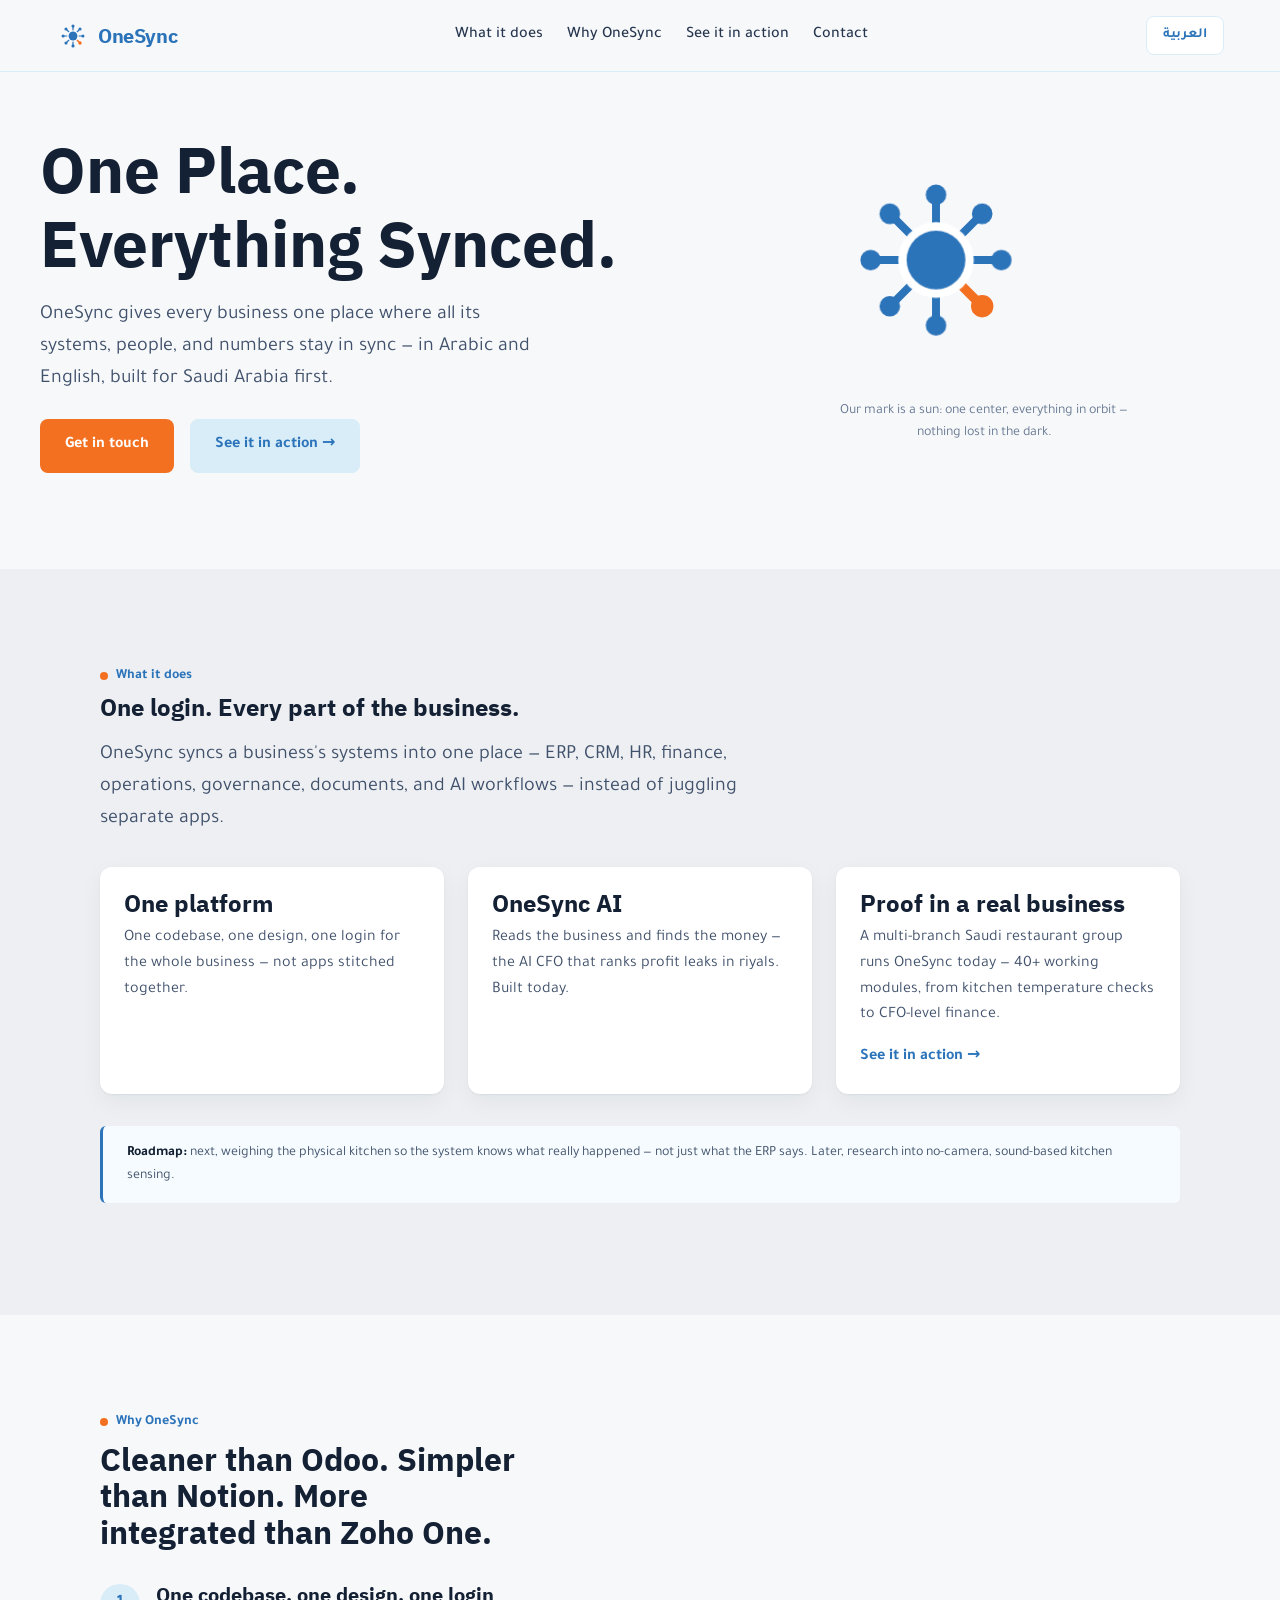
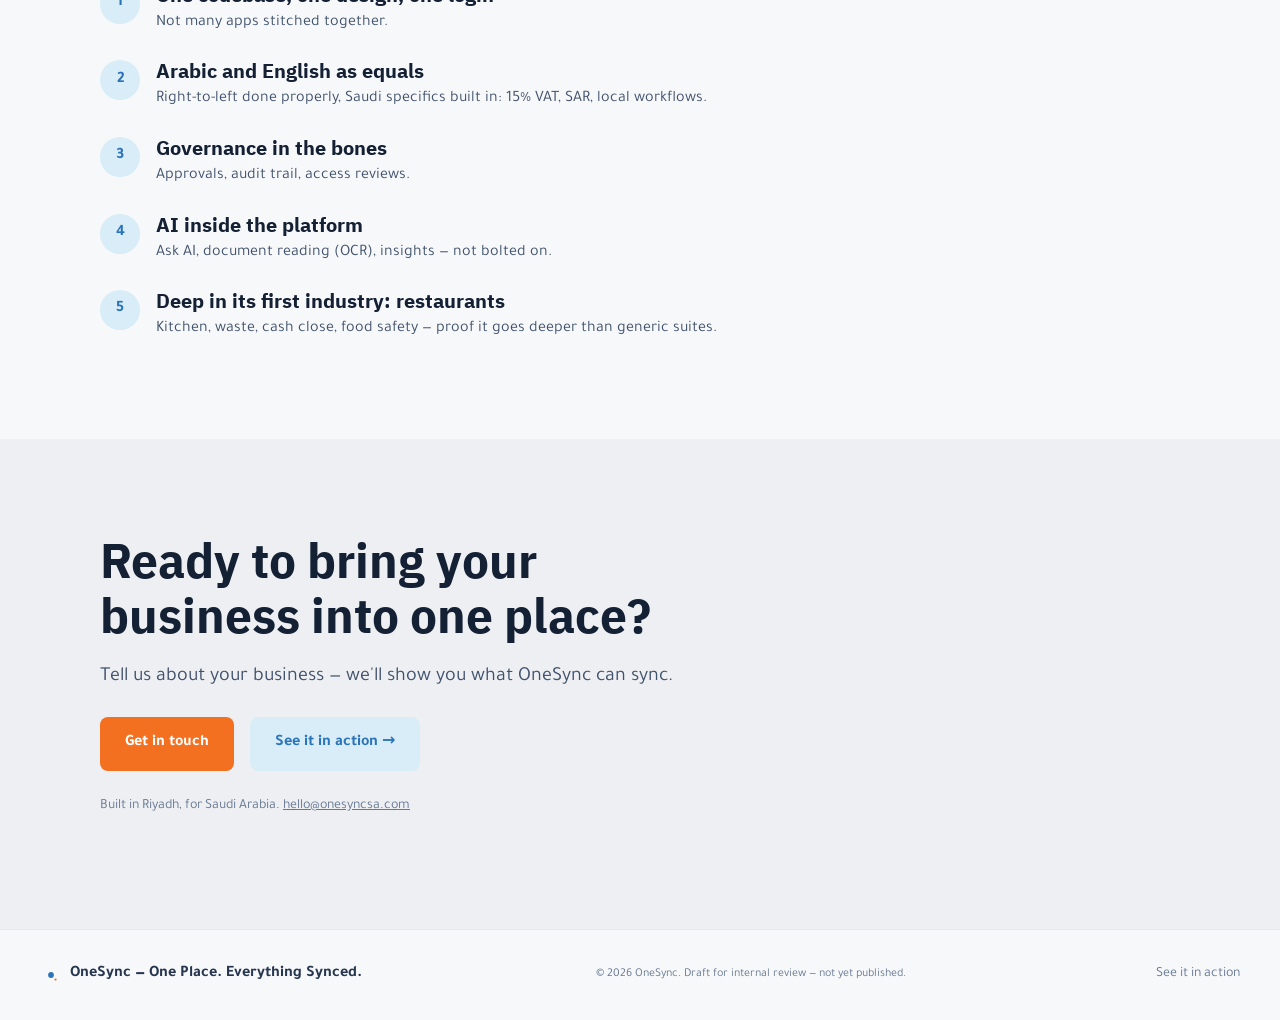
==== commit 46554408: "Publish bilingual OneSync company homepage (replace margin demo front page) Demote the client-data d" ====
--- a/index.html
+++ b/index.html
@@ -1,209 +1,528 @@
 <!doctype html>
 <html lang="en" dir="ltr">
 <head>
-<meta charset="utf-8" />
-<meta name="viewport" content="width=device-width, initial-scale=1" />
-<meta name="theme-color" content="#EAF4FF" />
-<title>OneSync — Margin Intelligence</title>
-<link rel="icon" type="image/svg+xml" href="brand/favicon.svg" />
-<link rel="preconnect" href="https://fonts.googleapis.com" />
-<link rel="preconnect" href="https://fonts.gstatic.com" crossorigin />
-<link rel="preconnect" href="https://fonts.bunny.net" />
-<link rel="stylesheet" href="css/fonts.css" />
-<link rel="stylesheet" href="css/tokens.css" />
-<link rel="stylesheet" href="css/forms.css" />
-<link rel="stylesheet" href="css/app.css" />
-<link rel="stylesheet" href="css/portal.css" />
-<link rel="stylesheet" href="css/onesync.css" />
-<link rel="stylesheet" href="css/smart-forms.css" />
-<link rel="stylesheet" href="css/brand-intro.css" />
-<link rel="stylesheet" href="onesync-demo.css" />
+<meta charset="utf-8">
+<meta name="viewport" content="width=device-width, initial-scale=1">
+<title>OneSync — One Place. Everything Synced.</title>
+<meta name="description" content="OneSync gives every business one place where all its systems, people, and numbers stay in sync — in Arabic and English, built for Saudi Arabia first.">
+<meta name="theme-color" content="#2C74BA">
+<meta name="robots" content="noindex, nofollow">
+<!-- DRAFT — internal review copy. Remove the noindex line above before this is ever published. -->
+<link rel="icon" type="image/svg+xml" href="data:image/svg+xml,%3Csvg xmlns='http://www.w3.org/2000/svg' viewBox='0 0 96 96'%3E%3Ccircle cx='48' cy='48' r='46' fill='%232C74BA'/%3E%3Ccircle cx='48' cy='48' r='17' fill='%23fff'/%3E%3Ccircle cx='48' cy='48' r='13' fill='%232C74BA'/%3E%3Ccircle cx='67.8' cy='67.8' r='6.5' fill='%23F37021'/%3E%3C/svg%3E">
+<meta property="og:title" content="OneSync — One Place. Everything Synced.">
+<meta property="og:description" content="One place where all of a business's systems, people, and numbers stay in sync — in Arabic and English, built for Saudi Arabia first.">
+<link rel="preconnect" href="https://fonts.googleapis.com">
+<link rel="preconnect" href="https://fonts.gstatic.com" crossorigin>
+<link href="https://fonts.googleapis.com/css2?family=IBM+Plex+Sans+Arabic:wght@400;500;600;700&family=Tajawal:wght@400;500;700&display=swap" rel="stylesheet">
+<style>
+  /* ============================================================
+     OneSync Design Tokens — copied from brand_atomic_system/agent/
+     visual/colors_and_type.css (current production source of truth,
+     2026-08-11 guideline + 2026-08-21 font-pair update). Inlined here
+     because this page is self-contained by design.
+     ============================================================ */
+  :root {
+    --color-primary: #2C74BA;
+    --color-primary-hover: #235C95;
+    --color-action: #F37021;
+    --color-action-hover: #B9470A;
+
+    --color-text-primary: #142033;
+    --color-text-secondary: #26364f;
+    --color-text-support: #40516b;
+    --color-text-muted: #667892;
+
+    --color-bg-card: #ffffff;
+    --color-bg: #F7F8FA;
+    --color-bg-app: #EDEFF2;
+    --tint-1: #D8EDF8;
+    --tint-2: #E8F3F9;
+    --tint-3: #F5FBFE;
+
+    /* Headings/display use IBM Plex Sans Arabic per the current fonts.yaml
+       ("Headings, display and Arabic"); body uses Tajawal. Both carry Latin
+       and Arabic glyphs, so one pair serves both languages equally. */
+    --font-display: "IBM Plex Sans Arabic", system-ui, -apple-system, sans-serif;
+    --font-body: "Tajawal", system-ui, -apple-system, sans-serif;
+
+    /* Type scale (px): 12, 14, 16, 20, 24, 32, 48, 64 — no sizes outside this scale. */
+    --text-xs: 12px;
+    --text-sm: 14px;
+    --text-base: 16px;
+    --text-lg: 20px;
+    --text-xl: 24px;
+    --text-2xl: 32px;
+    --text-3xl: 48px;
+    --text-4xl: 64px;
+
+    --space-1: 8px;
+    --space-2: 16px;
+    --space-3: 24px;
+    --space-4: 32px;
+    --space-5: 48px;
+    --space-6: 64px;
+    --space-7: 96px;
+
+    --radius-sm: 6px;
+    --radius-md: 8px;
+    --radius-lg: 12px;
+
+    /* Motion tokens — brand_atomic_system/agent/visual/motion/motion.css */
+    --motion-quick: 150ms;
+    --motion-standard: 200ms;
+    --motion-intro: 600ms;
+    --ease-standard: cubic-bezier(0.2, 0, 0, 1);
+    --ease-enter: cubic-bezier(0, 0, 0.2, 1);
+  }
+
+  @media (prefers-reduced-motion: reduce) {
+    :root { --motion-quick: 0ms; --motion-standard: 0ms; --motion-intro: 0ms; }
+  }
+
+  * { box-sizing: border-box; }
+  html { scroll-behavior: smooth; }
+  @media (prefers-reduced-motion: reduce) { html { scroll-behavior: auto; } }
+
+  body {
+    margin: 0;
+    background: var(--color-bg);
+    color: var(--color-text-primary);
+    font-family: var(--font-body);
+    font-size: var(--text-base);
+    line-height: 1.6;
+    -webkit-font-smoothing: antialiased;
+  }
+
+  h1, h2, h3 { font-family: var(--font-display); font-weight: 700; line-height: 1.15; margin: 0 0 var(--space-2); color: var(--color-text-primary); }
+  p { margin: 0 0 var(--space-2); color: var(--color-text-support); }
+  a { color: var(--color-primary); }
+
+  img, svg { max-width: 100%; }
+
+  .skip-link {
+    position: absolute; left: -9999px; top: 0; z-index: 1000;
+    background: var(--color-primary); color: #fff; padding: var(--space-1) var(--space-2);
+    border-radius: 0 0 var(--radius-sm) 0;
+  }
+  .skip-link:focus { left: 0; }
+
+  :focus-visible { outline: 2px solid var(--color-primary); outline-offset: 2px; }
+
+  /* ---------- Language blocks ---------- */
+  .lang-ar { display: none; font-family: var(--font-body); }
+  body[data-lang="ar"] .lang-en { display: none; }
+  body[data-lang="ar"] .lang-ar { display: block; }
+  .lang-ar h1, .lang-ar h2, .lang-ar h3 { font-family: var(--font-display); }
+
+  /* ---------- Layout helpers ---------- */
+  .section { padding: var(--space-7) var(--space-2); }
+  .band { background: var(--color-bg-app); }
+  .section-inner { max-width: 1080px; margin: 0 auto; }
+  .eyebrow {
+    display: inline-flex; align-items: center; gap: var(--space-1);
+    color: var(--color-primary); font-weight: 600; font-size: var(--text-sm);
+    margin: 0 0 var(--space-1);
+  }
+  .eyebrow::before { content: ""; width: 8px; height: 8px; border-radius: 999px; background: var(--color-action); flex: none; }
+  .lang-ar .eyebrow::before { order: 2; }
+
+  /* ---------- Header ---------- */
+  .site-header {
+    position: sticky; top: 0; z-index: 100;
+    background: rgba(247, 248, 250, 0.92); backdrop-filter: blur(8px);
+    border-bottom: 1px solid var(--tint-1);
+  }
+  .header-inner {
+    max-width: 1200px; margin: 0 auto; padding: var(--space-2);
+    display: flex; align-items: center; justify-content: space-between; gap: var(--space-3);
+  }
+  .logo-lockup { display: flex; align-items: center; gap: var(--space-1); text-decoration: none; flex: none; }
+  .logo-lockup .mark { width: 34px; height: 34px; }
+  .logo-lockup .wordmark {
+    font-family: var(--font-display); font-weight: 700; font-size: var(--text-lg);
+    color: var(--color-primary); letter-spacing: -0.02em;
+  }
+  .primary-nav { display: flex; gap: var(--space-3); flex: 1; justify-content: center; }
+  .primary-nav a { color: var(--color-text-secondary); text-decoration: none; font-weight: 500; font-size: var(--text-base); }
+  .primary-nav a:hover { color: var(--color-primary); }
+  .header-actions { flex: none; }
+
+  .lang-toggle {
+    font-family: var(--font-body); font-weight: 600; font-size: var(--text-sm);
+    background: #fff; color: var(--color-primary); border: 1px solid var(--tint-1);
+    border-radius: var(--radius-md); padding: 10px 16px; cursor: pointer;
+    transition: background var(--motion-quick) var(--ease-standard), border-color var(--motion-quick) var(--ease-standard);
+  }
+  .lang-toggle:hover { background: var(--tint-3); border-color: var(--color-primary); }
+
+  @media (max-width: 760px) {
+    .primary-nav { display: none; }
+  }
+
+  /* ---------- Buttons ---------- */
+  .btn {
+    display: inline-flex; align-items: center; justify-content: center; gap: 8px;
+    font-family: var(--font-body); font-weight: 600; font-size: var(--text-base);
+    padding: 13px 24px; border-radius: var(--radius-md); text-decoration: none;
+    border: 1px solid transparent; cursor: pointer;
+    transition: background var(--motion-quick) var(--ease-standard), border-color var(--motion-quick) var(--ease-standard), color var(--motion-quick) var(--ease-standard);
+  }
+  .btn-action { background: var(--color-action); color: #fff; }
+  .btn-action:hover { background: var(--color-action-hover); }
+  .btn-quiet { background: var(--tint-1); color: var(--color-primary); border-color: var(--tint-1); }
+  .btn-quiet:hover { background: #fff; border-color: var(--color-primary); }
+  .cta-row { display: flex; flex-wrap: wrap; gap: var(--space-2); margin-top: var(--space-3); }
+
+  /* ---------- Hero ---------- */
+  .hero { padding: var(--space-6) var(--space-2) var(--space-7); }
+  .hero-inner {
+    max-width: 1200px; margin: 0 auto; display: grid; grid-template-columns: 1.1fr 0.9fr;
+    gap: var(--space-6); align-items: center;
+  }
+  .hero h1 { font-size: var(--text-4xl); }
+  .hero .lead { font-size: var(--text-lg); color: var(--color-text-support); max-width: 46ch; }
+  .hero-visual { display: flex; justify-content: center; }
+  .hero-mark { width: min(70%, 320px); height: auto; }
+  .mark-caption { margin-top: var(--space-2); font-size: var(--text-sm); color: var(--color-text-muted); text-align: center; max-width: 320px; }
+
+  @media (max-width: 900px) {
+    .hero-inner { grid-template-columns: 1fr; }
+    .hero-visual { order: -1; }
+    .hero-mark { width: 180px; }
+    .hero h1 { font-size: var(--text-3xl); }
+  }
+
+  /* Sun-mark intro animation — the ONE decorative animation, per motion.json,
+     played once on load: rays draw out, dots settle into orbit. */
+  .hero-mark .ray { stroke-dasharray: 40; stroke-dashoffset: 40; animation: ray-out var(--motion-intro) var(--ease-enter) forwards; }
+  .hero-mark .ray-action { animation-delay: 80ms; }
+  .hero-mark .dot { opacity: 0; transform-box: fill-box; transform-origin: center; transform: scale(.3); animation: dot-in var(--motion-intro) var(--ease-enter) forwards; }
+  .hero-mark .dot:nth-of-type(1) { animation-delay: 260ms; }
+  .hero-mark .dot:nth-of-type(2) { animation-delay: 310ms; }
+  .hero-mark .dot:nth-of-type(3) { animation-delay: 360ms; }
+  .hero-mark .dot:nth-of-type(4) { animation-delay: 410ms; }
+  .hero-mark .dot:nth-of-type(5) { animation-delay: 460ms; }
+  .hero-mark .dot:nth-of-type(6) { animation-delay: 510ms; }
+  .hero-mark .dot:nth-of-type(7) { animation-delay: 560ms; }
+  .hero-mark .core-outer { opacity: 0; transform-box: fill-box; transform-origin: center; transform: scale(.4); animation: core-in var(--motion-intro) var(--ease-enter) 120ms forwards; }
+  .hero-mark .core-inner { opacity: 0; transform-box: fill-box; transform-origin: center; transform: scale(.4); animation: core-in var(--motion-intro) var(--ease-enter) 180ms forwards; }
+  @keyframes ray-out { to { stroke-dashoffset: 0; } }
+  @keyframes dot-in { to { opacity: 1; transform: scale(1); } }
+  @keyframes core-in { to { opacity: 1; transform: scale(1); } }
+  @media (prefers-reduced-motion: reduce) {
+    .hero-mark .ray, .hero-mark .dot, .hero-mark .core-outer, .hero-mark .core-inner {
+      animation: none !important; opacity: 1 !important; stroke-dashoffset: 0 !important; transform: none !important;
+    }
+  }
+
+  /* ---------- Card grid ---------- */
+  .card-grid { display: grid; grid-template-columns: repeat(3, 1fr); gap: var(--space-3); margin-top: var(--space-4); }
+  @media (max-width: 900px) { .card-grid { grid-template-columns: 1fr; } }
+  .card {
+    background: var(--color-bg-card); border-radius: var(--radius-lg); padding: var(--space-3);
+    box-shadow: 0 1px 2px rgba(20,32,51,.06), 0 8px 24px rgba(20,32,51,.05);
+    display: flex; flex-direction: column;
+  }
+  .card h3 { font-size: var(--text-xl); margin-bottom: var(--space-1); }
+  .card p { margin-bottom: var(--space-2); }
+  .card .card-link { font-weight: 600; text-decoration: none; margin-top: auto; }
+  .card .card-link:hover { text-decoration: underline; }
+
+  .roadmap-note {
+    margin-top: var(--space-4); padding: var(--space-2) var(--space-3);
+    background: var(--tint-3); border-inline-start: 3px solid var(--color-primary);
+    border-radius: var(--radius-sm); color: var(--color-text-support); font-size: var(--text-sm);
+  }
+  .roadmap-note strong { color: var(--color-text-primary); }
+
+  /* ---------- Differentiation ---------- */
+  .diff-list { list-style: none; margin: var(--space-4) 0 0; padding: 0; display: grid; gap: var(--space-3); }
+  .diff-list li { display: grid; grid-template-columns: 40px 1fr; gap: var(--space-2); align-items: start; }
+  .diff-num {
+    width: 40px; height: 40px; border-radius: 999px; background: var(--tint-1); color: var(--color-primary);
+    display: flex; align-items: center; justify-content: center; font-weight: 700; font-size: var(--text-base);
+  }
+  .diff-list h3 { font-size: var(--text-lg); margin-bottom: 4px; }
+  .diff-list p { margin-bottom: 0; }
+  .position-line {
+    font-size: var(--text-2xl); max-width: 22ch;
+  }
+  [dir="ltr"] span.embed, [lang="ar"] span.embed { unicode-bidi: isolate; }
+
+  /* ---------- Contact ---------- */
+  .cta-section h2 { font-size: var(--text-3xl); max-width: 20ch; }
+  .contact-meta { margin-top: var(--space-3); font-size: var(--text-sm); color: var(--color-text-muted); }
+  .contact-meta a { color: var(--color-text-muted); text-decoration: underline; }
+
+  /* ---------- Footer ---------- */
+  .site-footer { border-top: 1px solid var(--tint-1); padding: var(--space-4) var(--space-2); }
+  .footer-inner {
+    max-width: 1200px; margin: 0 auto; display: flex; flex-wrap: wrap;
+    align-items: center; justify-content: space-between; gap: var(--space-2);
+  }
+  .footer-brand { display: flex; align-items: center; gap: var(--space-1); font-weight: 600; color: var(--color-text-secondary); }
+  .footer-brand .mark { width: 22px; height: 22px; }
+  .footer-meta { font-size: var(--text-xs); color: var(--color-text-muted); margin: 0; }
+  .footer-links a { color: var(--color-text-muted); font-size: var(--text-sm); text-decoration: none; margin-inline-start: var(--space-2); }
+  .footer-links a:hover { color: var(--color-primary); }
+</style>
 </head>
-<body>
-<div class="shell">
-  <div class="sidebar-backdrop" id="sidebarBackdrop"></div>
-
-  <aside class="sidebar smart-sidebar" id="appSidebar">
-    <button class="sidebar-close" id="sidebarClose" type="button" aria-label="Close menu">✕</button>
-    <div class="logo">
-      <img src="brand/onesync-mark-color.svg" alt="OneSync" width="38" height="38" />
-      <div>
-        <div class="brand-name">OneSync</div>
-        <span class="small">Margin intelligence</span>
-      </div>
-    </div>
-
-    <nav aria-label="OneSync navigation">
-      <div class="smart-nav-sections">
-        <details class="smart-nav-section" open>
-          <summary>
-            <span class="nav-summary-icon"><svg viewBox="0 0 24 24" fill="none" stroke="currentColor" stroke-width="2" stroke-linecap="round" stroke-linejoin="round"><rect x="3" y="3" width="7" height="9"/><rect x="14" y="3" width="7" height="5"/><rect x="14" y="12" width="7" height="9"/><rect x="3" y="16" width="7" height="5"/></svg></span>
-            <span class="nav-summary-copy">
-              <strong>Margin Control</strong>
-              <small>your real numbers</small>
-            </span>
-            <span class="nav-summary-count">7</span>
-          </summary>
-          <div class="smart-nav-list">
-            <a class="nav smart-nav-link active" href="#" data-tab="dashboard">
-              <span class="nav-icon"><svg viewBox="0 0 24 24" fill="none" stroke="currentColor" stroke-width="2" stroke-linecap="round" stroke-linejoin="round"><rect x="3" y="3" width="7" height="9"/><rect x="14" y="3" width="7" height="5"/><rect x="14" y="12" width="7" height="9"/><rect x="3" y="16" width="7" height="5"/></svg></span>
-              <span class="label">Margin Dashboard</span><small>every item by true margin</small>
-            </a>
-            <a class="nav smart-nav-link" href="#" data-tab="recs">
-              <span class="nav-icon"><svg viewBox="0 0 24 24" fill="none" stroke="currentColor" stroke-width="2" stroke-linecap="round" stroke-linejoin="round"><polygon points="13 2 3 14 12 14 11 22 21 10 12 10 13 2"/></svg></span>
-              <span class="label">Recommendations</span><small>actions + SAR impact</small>
-            </a>
-            <a class="nav smart-nav-link" href="#" data-tab="alerts">
-              <span class="nav-icon"><svg viewBox="0 0 24 24" fill="none" stroke="currentColor" stroke-width="2" stroke-linecap="round" stroke-linejoin="round"><path d="M6 8a6 6 0 0 1 12 0c0 7 3 9 3 9H3s3-2 3-9"/><path d="M10.3 21a1.94 1.94 0 0 0 3.4 0"/></svg></span>
-              <span class="label">Alerts</span><small>leaks and risks</small>
-              <span class="badge" id="alertBadge" hidden></span>
-            </a>
-            <a class="nav smart-nav-link" href="#" data-tab="digest">
-              <span class="nav-icon"><svg viewBox="0 0 24 24" fill="none" stroke="currentColor" stroke-width="2" stroke-linecap="round" stroke-linejoin="round"><path d="M14 2H6a2 2 0 0 0-2 2v16a2 2 0 0 0 2 2h12a2 2 0 0 0 2-2V8z"/><polyline points="14 2 14 8 20 8"/><line x1="8" y1="13" x2="16" y2="13"/><line x1="8" y1="17" x2="16" y2="17"/></svg></span>
-              <span class="label">Weekly Digest</span><small>this week at a glance</small>
-            </a>
-            <a class="nav smart-nav-link" href="#" data-tab="branches">
-              <span class="nav-icon"><svg viewBox="0 0 24 24" fill="none" stroke="currentColor" stroke-width="2" stroke-linecap="round" stroke-linejoin="round"><path d="M3 9l1.5-5h15L21 9"/><path d="M4 9v11h16V9"/><path d="M9 20v-6h6v6"/></svg></span>
-              <span class="label">Branches</span><small>compare locations</small>
-            </a>
-            <a class="nav smart-nav-link" href="#" data-tab="wastage">
-              <span class="nav-icon"><svg viewBox="0 0 24 24" fill="none" stroke="currentColor" stroke-width="2" stroke-linecap="round" stroke-linejoin="round"><polyline points="3 6 5 6 21 6"/><path d="M19 6l-1 14a2 2 0 0 1-2 2H8a2 2 0 0 1-2-2L5 6"/><path d="M10 11v6M14 11v6M9 6V4a1 1 0 0 1 1-1h4a1 1 0 0 1 1 1v2"/></svg></span>
-              <span class="label">Wastage</span><small>logged waste only</small>
-            </a>
-            <a class="nav smart-nav-link" href="#" data-tab="ai">
-              <span class="nav-icon"><svg viewBox="0 0 24 24" fill="none" stroke="currentColor" stroke-width="2" stroke-linecap="round" stroke-linejoin="round"><path d="M12 3l1.9 5.1L19 10l-5.1 1.9L12 17l-1.9-5.1L5 10l5.1-1.9z"/></svg></span>
-              <span class="label">AI Copilot</span><small>ask about margins</small>
-            </a>
+<body data-lang="en">
+<a class="skip-link" href="#main">Skip to content</a>
+
+<header class="site-header">
+  <div class="header-inner">
+    <a class="logo-lockup" href="#top" aria-label="OneSync — home">
+      <svg class="mark" viewBox="0 0 96 96" role="img" aria-hidden="true">
+        <g stroke="#2C74BA" stroke-width="3.4" fill="none">
+          <path d="M48 48V20M48 48l19.8-19.8M48 48h28M48 48v28M48 48L28.2 67.8M48 48H20M48 48L28.2 28.2"></path>
+        </g>
+        <path d="M48 48l19.8 19.8" stroke="#F37021" stroke-width="4" fill="none"></path>
+        <circle cx="48" cy="48" r="16.2" fill="#ffffff"></circle>
+        <circle cx="48" cy="48" r="12.6" fill="#2C74BA"></circle>
+        <g fill="#2C74BA">
+          <circle cx="48" cy="20" r="4.4"></circle>
+          <circle cx="67.8" cy="28.2" r="4.4"></circle>
+          <circle cx="76" cy="48" r="4.4"></circle>
+          <circle cx="48" cy="76" r="4.4"></circle>
+          <circle cx="28.2" cy="67.8" r="4.4"></circle>
+          <circle cx="20" cy="48" r="4.4"></circle>
+          <circle cx="28.2" cy="28.2" r="4.4"></circle>
+        </g>
+        <circle cx="67.8" cy="67.8" r="4.8" fill="#F37021"></circle>
+      </svg>
+      <!-- Name rule (positioning.md): Latin "OneSync" stays in logos/headers in
+           Arabic contexts too — Arabic wordmark ون سينك is used in body copy only. -->
+      <span class="wordmark">OneSync</span>
+    </a>
+
+    <nav class="primary-nav" aria-label="Primary">
+      <span class="lang-en"><a href="#offerings">What it does</a></span>
+      <span class="lang-ar" dir="rtl" lang="ar"><a href="#offerings">ما نقدّمه</a></span>
+      <span class="lang-en"><a href="#differentiation">Why OneSync</a></span>
+      <span class="lang-ar" dir="rtl" lang="ar"><a href="#differentiation">لماذا ون سينك</a></span>
+      <span class="lang-en"><a href="demo.html">See it in action</a></span>
+      <span class="lang-ar" dir="rtl" lang="ar"><a href="demo.html">شاهدها عمليًا</a></span>
+      <span class="lang-en"><a href="#contact">Contact</a></span>
+      <span class="lang-ar" dir="rtl" lang="ar"><a href="#contact">تواصل معنا</a></span>
+    </nav>
+
+    <div class="header-actions">
+      <button id="langToggle" class="lang-toggle" type="button" aria-pressed="false">العربية</button>
+    </div>
+  </div>
+</header>
+
+<main id="main">
+
+  <!-- ============ HERO ============ -->
+  <section id="top" class="hero">
+    <div class="hero-inner">
+      <div class="hero-copy">
+        <div class="lang-en" lang="en">
+          <h1>One Place. Everything Synced.</h1>
+          <p class="lead">OneSync gives every business one place where all its systems, people, and numbers stay in sync — in Arabic and English, built for Saudi Arabia first.</p>
+          <div class="cta-row">
+            <a class="btn btn-action" href="#contact">Get in touch</a>
+            <a class="btn btn-quiet" href="demo.html">See it in action →</a>
           </div>
-        </details>
-      </div>
-    </nav>
-
-    <div class="role-badge">
-      <span class="name" id="connName">Connecting…</span>
-      <span id="connSub">Odoo · read-only</span>
-    </div>
-  </aside>
-
-  <div class="main">
-    <header class="topbar">
-      <button class="sidebar-toggle" id="sidebarToggle" type="button" aria-label="Toggle navigation">Menu</button>
-      <div class="crumb"><b>OneSync</b> / <span id="crumb">Margin Dashboard</span></div>
-      <form class="search" onsubmit="return false" role="search">
-        <input id="search" placeholder="Search item…" aria-label="Search item" />
-      </form>
-      <div class="user-area">
-        <span class="user-name" id="connDot2">●</span>
-        <span class="user-meta" id="connText">Live Odoo</span>
-        <button class="btn" id="refreshBtn" type="button">Refresh</button>
-      </div>
-    </header>
-
-    <main class="content" id="mainContent" tabindex="-1">
-      <div id="loading" class="empty-text">Reading recipe data from Odoo and pricing every ingredient…</div>
-
-      <!-- DASHBOARD -->
-      <section id="dashboard" class="panel">
-        <section class="today-hero text-flow-ltr">
-          <div class="today-hero-copy">
-            <p class="eyebrow">Margin intelligence</p>
-            <h1 id="heroHead">See your real margins.</h1>
-            <p class="hero-copy" id="heroCopy">OneSync reads the recipe data already in Odoo, prices every ingredient, and shows the true item-level margin — not the ERP's near-zero food cost.</p>
+        </div>
+        <div class="lang-ar" lang="ar" dir="rtl">
+          <h1>مكان واحد. كل شيء متزامن.</h1>
+          <p class="lead">منصّة ون سينك تمنح كل شركة مكانًا واحدًا تبقى فيه جميع أنظمتها وأشخاصها وأرقامها متزامنة، بالعربية والإنجليزية، وهي مبنية لخدمة السعودية أولًا.</p>
+          <div class="cta-row">
+            <a class="btn btn-action" href="#contact">تواصل معنا</a>
+            <a class="btn btn-quiet" href="demo.html">شاهدها عمليًا ←</a>
           </div>
-        </section>
-
-        <section class="kpis" id="kpis"></section>
-
-        <article class="card">
-          <div class="section-heading compact">
-            <div><p class="eyebrow">Menu</p><h2 id="tableTitle">Every item by true margin</h2></div>
-          </div>
-          <div class="bucket-toggle" id="bucketToggle"></div>
-          <p class="bucket-note" id="bucketNote"></p>
-          <div class="table-wrap">
-            <table class="t" id="itemsTable">
-              <thead><tr>
-                <th>Item</th><th>Category</th><th class="num">Price</th>
-                <th class="num">ERP cost</th><th class="num">True cost<br><small>recipe</small></th>
-                <th class="num">True cost<br><small>paid (PO)</small></th>
-                <th class="num sortable" id="driftSort" title="Sort by costing drift">Drift ⇅</th>
-                <th class="num">True food cost</th><th class="num">Margin</th><th>Status</th>
-              </tr></thead>
-              <tbody id="itemsBody"></tbody>
-            </table>
-          </div>
-        </article>
-      </section>
-
-      <!-- ALERTS -->
-      <section id="alerts" class="panel hidden">
-        <article class="card">
-          <div class="section-heading compact"><div><p class="eyebrow">Watchlist</p><h2>Alerts</h2></div></div>
-          <div id="alertsList" class="alerts"></div>
-        </article>
-      </section>
-
-      <!-- DIGEST -->
-      <section id="digest" class="panel hidden">
-        <article class="card" style="padding:var(--space-5)">
-          <p class="eyebrow">Weekly digest</p>
-          <h2>This week at a glance</h2>
-          <p class="digest-lead" id="digestLead"></p>
-          <div class="section-heading compact"><div><h2>Biggest margin leaks</h2></div></div>
-          <div class="table-wrap"><table class="t"><tbody id="digestLeaks"></tbody></table></div>
-          <div class="section-heading compact"><div><h2>Food cost by category</h2></div></div>
-          <div class="table-wrap"><table class="t"><tbody id="digestCats"></tbody></table></div>
-        </article>
-      </section>
-
-      <!-- BRANCHES -->
-      <section id="branches" class="panel hidden">
-        <article class="card">
-          <div class="section-heading compact"><div><p class="eyebrow">Network</p><h2>Branch comparison</h2></div></div>
-          <div class="table-wrap">
-            <table class="t">
-              <thead><tr><th>Branch</th><th class="num">Orders</th><th class="num">Sales (SAR)</th><th class="num">Avg ticket</th><th>Flag</th></tr></thead>
-              <tbody id="branchBody"></tbody>
-            </table>
-          </div>
-        </article>
-      </section>
-
-      <!-- WASTAGE — real logged entries only (Task 3) -->
-      <section id="wastage" class="panel hidden">
-        <section class="rec-headline" id="wasteHeadline"></section>
-        <div id="wasteBody"></div>
-      </section>
-
-      <!-- AI COPILOT -->
-      <section id="ai" class="panel hidden">
-        <article class="card ai-card">
-          <div class="section-heading compact">
-            <div><p class="eyebrow">Intelligence</p><h2>OneSync Copilot</h2></div>
-            <span class="chip">local AI · <span id="aiModel">…</span></span>
-          </div>
-          <div id="aiThread" class="ai-thread">
-            <div class="ai-msg bot">Hi — I can see your live Odoo margins. Ask me anything, like the ones below.</div>
-          </div>
-          <div class="ai-chips" id="aiChips"></div>
-          <form id="aiForm" class="ai-input">
-            <input id="aiQ" placeholder="e.g. Which 5 items lose the most money?" autocomplete="off" />
-            <button class="btn btn-primary" id="aiSend" type="submit">Ask</button>
-          </form>
-        </article>
-      </section>
-
-      <!-- RECOMMENDATIONS (v2 prescriptive engine) -->
-      <section id="recs" class="panel hidden">
-        <section class="rec-headline" id="recHeadline"></section>
-        <div class="rec-filter" id="recFilter"></div>
-        <div class="rec-list" id="recList"></div>
-      </section>
-    </main>
+        </div>
+      </div>
+      <div class="hero-visual">
+        <div>
+          <svg class="hero-mark" viewBox="0 0 96 96" role="img" aria-label="OneSync">
+            <g stroke="#2C74BA" stroke-width="3.4" fill="none">
+              <path class="ray" d="M48 48V20"></path>
+              <path class="ray" d="M48 48l19.8-19.8"></path>
+              <path class="ray" d="M48 48h28"></path>
+              <path class="ray" d="M48 48v28"></path>
+              <path class="ray" d="M48 48L28.2 67.8"></path>
+              <path class="ray" d="M48 48H20"></path>
+              <path class="ray" d="M48 48L28.2 28.2"></path>
+            </g>
+            <path class="ray ray-action" d="M48 48l19.8 19.8" stroke="#F37021" stroke-width="4" fill="none"></path>
+            <circle class="core-outer" cx="48" cy="48" r="16.2" fill="#ffffff"></circle>
+            <circle class="core-inner" cx="48" cy="48" r="12.6" fill="#2C74BA"></circle>
+            <circle class="dot" cx="48" cy="20" r="4.4" fill="#2C74BA"></circle>
+            <circle class="dot" cx="67.8" cy="28.2" r="4.4" fill="#2C74BA"></circle>
+            <circle class="dot" cx="76" cy="48" r="4.4" fill="#2C74BA"></circle>
+            <circle class="dot" cx="48" cy="76" r="4.4" fill="#2C74BA"></circle>
+            <circle class="dot" cx="28.2" cy="67.8" r="4.4" fill="#2C74BA"></circle>
+            <circle class="dot" cx="20" cy="48" r="4.4" fill="#2C74BA"></circle>
+            <circle class="dot" cx="28.2" cy="28.2" r="4.4" fill="#2C74BA"></circle>
+            <circle class="dot" cx="67.8" cy="67.8" r="4.8" fill="#F37021"></circle>
+          </svg>
+          <p class="mark-caption lang-en" lang="en">Our mark is a sun: one center, everything in orbit — nothing lost in the dark.</p>
+          <p class="mark-caption lang-ar" lang="ar" dir="rtl">شعارنا شمس: مركز واحد يدور حوله كل شيء في مدار واحد، لا شيء يضيع في الظلام.</p>
+        </div>
+      </div>
+    </div>
+  </section>
+
+  <!-- ============ OFFERINGS ============ -->
+  <section id="offerings" class="section band">
+    <div class="section-inner">
+      <div class="lang-en" lang="en">
+        <p class="eyebrow">What it does</p>
+        <h2>One login. Every part of the business.</h2>
+        <p class="lead" style="font-size:var(--text-lg); max-width:60ch;">OneSync syncs a business's systems into one place — ERP, CRM, HR, finance, operations, governance, documents, and AI workflows — instead of juggling separate apps.</p>
+
+        <div class="card-grid">
+          <article class="card">
+            <h3>One platform</h3>
+            <p>One codebase, one design, one login for the whole business — not apps stitched together.</p>
+          </article>
+          <article class="card">
+            <h3>OneSync AI</h3>
+            <p>Reads the business and finds the money — the AI CFO that ranks profit leaks in riyals. Built today.</p>
+          </article>
+          <article class="card">
+            <h3>Proof in a real business</h3>
+            <p>A multi-branch Saudi restaurant group runs OneSync today — 40+ working modules, from kitchen temperature checks to CFO-level finance.</p>
+            <a class="card-link" href="demo.html">See it in action →</a>
+          </article>
+        </div>
+
+        <p class="roadmap-note"><strong>Roadmap:</strong> next, weighing the physical kitchen so the system knows what really happened — not just what the ERP says. Later, research into no-camera, sound-based kitchen sensing.</p>
+      </div>
+
+      <div class="lang-ar" lang="ar" dir="rtl">
+        <p class="eyebrow">ماذا نقدّم</p>
+        <h2>تسجيل دخول واحد. كل جزء من عملك.</h2>
+        <p class="lead" style="font-size:var(--text-lg); max-width:60ch;">تُزامن ون سينك كل أنظمة شركتك في مكان واحد: تخطيط الموارد (ERP)، إدارة العملاء (CRM)، الموارد البشرية، المالية، العمليات، الحوكمة، المستندات، ومهام الذكاء الاصطناعي، بدل التنقّل بين تطبيقات متفرقة.</p>
+
+        <div class="card-grid">
+          <article class="card">
+            <h3>منصّة واحدة</h3>
+            <p>كود واحد، وتصميم واحد، وتسجيل دخول واحد لكل الشركة، لا تطبيقات مبعثرة ومُلصقة ببعضها.</p>
+          </article>
+          <article class="card">
+            <h3><span class="embed" dir="ltr">OneSync AI</span></h3>
+            <p>يقرأ بيانات العمل ويكتشف مواضع الربح الضائع؛ المدير المالي الذكي الذي يرتّب تسريبات الهامش بالريال. متاح اليوم.</p>
+          </article>
+          <article class="card">
+            <h3>دليل من عمل حقيقي</h3>
+            <p>مجموعة مطاعم سعودية متعددة الفروع تعمل على ون سينك اليوم: أكثر من 40 وحدة عاملة، من فحوصات حرارة المطبخ حتى المالية على مستوى المدير المالي.</p>
+            <a class="card-link" href="demo.html">شاهدها عمليًا ←</a>
+          </article>
+        </div>
+
+        <p class="roadmap-note"><strong>خارطة الطريق:</strong> القادم هو قياس وزن ما يحدث فعليًا في المطبخ ليعرف النظام ما حدث بالضبط، لا ما يقوله نظام تخطيط الموارد فقط. لاحقًا: أبحاث في استشعار المطبخ عبر الصوت دون كاميرات.</p>
+      </div>
+    </div>
+  </section>
+
+  <!-- ============ DIFFERENTIATION ============ -->
+  <section id="differentiation" class="section">
+    <div class="section-inner">
+      <div class="lang-en" lang="en">
+        <p class="eyebrow">Why OneSync</p>
+        <h2 class="position-line">Cleaner than Odoo. Simpler than Notion. More integrated than Zoho One.</h2>
+
+        <ol class="diff-list">
+          <li><span class="diff-num">1</span><div><h3>One codebase, one design, one login</h3><p>Not many apps stitched together.</p></div></li>
+          <li><span class="diff-num">2</span><div><h3>Arabic and English as equals</h3><p>Right-to-left done properly, Saudi specifics built in: 15% VAT, SAR, local workflows.</p></div></li>
+          <li><span class="diff-num">3</span><div><h3>Governance in the bones</h3><p>Approvals, audit trail, access reviews.</p></div></li>
+          <li><span class="diff-num">4</span><div><h3>AI inside the platform</h3><p>Ask AI, document reading (OCR), insights — not bolted on.</p></div></li>
+          <li><span class="diff-num">5</span><div><h3>Deep in its first industry: restaurants</h3><p>Kitchen, waste, cash close, food safety — proof it goes deeper than generic suites.</p></div></li>
+        </ol>
+      </div>
+
+      <div class="lang-ar" lang="ar" dir="rtl">
+        <p class="eyebrow">لماذا ون سينك</p>
+        <h2 class="position-line">أنظف من <span class="embed" dir="ltr">Odoo</span>، أبسط من <span class="embed" dir="ltr">Notion</span>، وأكثر تكاملًا من <span class="embed" dir="ltr">Zoho One</span>.</h2>
+
+        <ol class="diff-list">
+          <li><span class="diff-num">1</span><div><h3>كود واحد، تصميم واحد، تسجيل دخول واحد</h3><p>لا تطبيقات متعددة مُلصقة ببعضها.</p></div></li>
+          <li><span class="diff-num">2</span><div><h3>العربية والإنجليزية بمستوى واحد</h3><p>دعم صحيح وكامل للكتابة من اليمين إلى اليسار، وخصائص سعودية مدمجة: ضريبة القيمة المضافة 15%، الريال السعودي، وطرق العمل المحلية.</p></div></li>
+          <li><span class="diff-num">3</span><div><h3>الحوكمة جزء من بنية النظام</h3><p>الاعتمادات، وسجل التدقيق، ومراجعات الصلاحيات.</p></div></li>
+          <li><span class="diff-num">4</span><div><h3>الذكاء الاصطناعي داخل المنصّة</h3><p>اسأل الذكاء الاصطناعي، وقراءة المستندات (OCR)، والرؤى التحليلية؛ لا إضافة خارجية.</p></div></li>
+          <li><span class="diff-num">5</span><div><h3>عمق حقيقي في أول قطاع: المطاعم</h3><p>المطبخ، والهدر، وإقفال الصندوق، وسلامة الغذاء؛ دليل أنها أعمق من الأنظمة العامة.</p></div></li>
+        </ol>
+      </div>
+    </div>
+  </section>
+
+  <!-- ============ CONTACT / CTA ============ -->
+  <section id="contact" class="section band cta-section">
+    <div class="section-inner">
+      <div class="lang-en" lang="en">
+        <h2>Ready to bring your business into one place?</h2>
+        <p class="lead" style="font-size:var(--text-lg);">Tell us about your business — we'll show you what OneSync can sync.</p>
+        <div class="cta-row">
+          <a class="btn btn-action" href="mailto:hello@onesyncsa.com">Get in touch</a>
+          <a class="btn btn-quiet" href="demo.html">See it in action →</a>
+        </div>
+        <p class="contact-meta">Built in Riyadh, for Saudi Arabia. <a href="mailto:hello@onesyncsa.com">hello@onesyncsa.com</a></p>
+      </div>
+      <div class="lang-ar" lang="ar" dir="rtl">
+        <h2>جاهز لجمع عملك في مكان واحد؟</h2>
+        <p class="lead" style="font-size:var(--text-lg);">أخبرنا عن عملك، وسنريك ما الذي يمكن لون سينك أن يُزامنه.</p>
+        <div class="cta-row">
+          <a class="btn btn-action" href="mailto:hello@onesyncsa.com">تواصل معنا</a>
+          <a class="btn btn-quiet" href="demo.html">شاهدها عمليًا ←</a>
+        </div>
+        <p class="contact-meta">بُنيت في الرياض، للسعودية. <a href="mailto:hello@onesyncsa.com" dir="ltr">hello@onesyncsa.com</a></p>
+      </div>
+    </div>
+  </section>
+
+</main>
+
+<footer class="site-footer">
+  <div class="footer-inner">
+    <div class="footer-brand">
+      <svg class="mark" viewBox="0 0 96 96" role="img" aria-hidden="true">
+        <circle cx="48" cy="48" r="16.2" fill="#ffffff"></circle>
+        <circle cx="48" cy="48" r="12.6" fill="#2C74BA"></circle>
+        <circle cx="67.8" cy="67.8" r="4.8" fill="#F37021"></circle>
+      </svg>
+      <span class="lang-en" lang="en">OneSync — One Place. Everything Synced.</span>
+      <span class="lang-ar" lang="ar" dir="rtl">ون سينك — مكان واحد. كل شيء متزامن.</span>
+    </div>
+    <p class="footer-meta lang-en" lang="en">© 2026 OneSync. Draft for internal review — not yet published.</p>
+    <p class="footer-meta lang-ar" lang="ar" dir="rtl">© 2026 ون سينك (<span class="embed" dir="ltr">OneSync</span>). مسودة للمراجعة الداخلية، لم تُنشر بعد.</p>
+    <div class="footer-links">
+      <a href="demo.html" class="lang-en" lang="en">See it in action</a>
+      <a href="demo.html" class="lang-ar" lang="ar" dir="rtl">شاهدها عمليًا</a>
+    </div>
   </div>
-</div>
-
-<footer class="app-foot"><span id="footMeta"></span><span>OneSync — see your real margins before they cost you. Demo · live Odoo, read-only.</span></footer>
-<script src="app.js"></script>
+</footer>
+
+<script>
+  (function () {
+    var body = document.body;
+    var root = document.documentElement;
+    var btn = document.getElementById('langToggle');
+
+    function setLang(lang) {
+      body.setAttribute('data-lang', lang);
+      if (lang === 'ar') {
+        root.setAttribute('lang', 'ar');
+        root.setAttribute('dir', 'rtl');
+        btn.textContent = 'English';
+        btn.setAttribute('aria-pressed', 'true');
+      } else {
+        root.setAttribute('lang', 'en');
+        root.setAttribute('dir', 'ltr');
+        btn.textContent = 'العربية';
+        btn.setAttribute('aria-pressed', 'false');
+      }
+    }
+
+    btn.addEventListener('click', function () {
+      var current = body.getAttribute('data-lang') || 'en';
+      setLang(current === 'en' ? 'ar' : 'en');
+    });
+  })();
+</script>
 </body>
 </html>
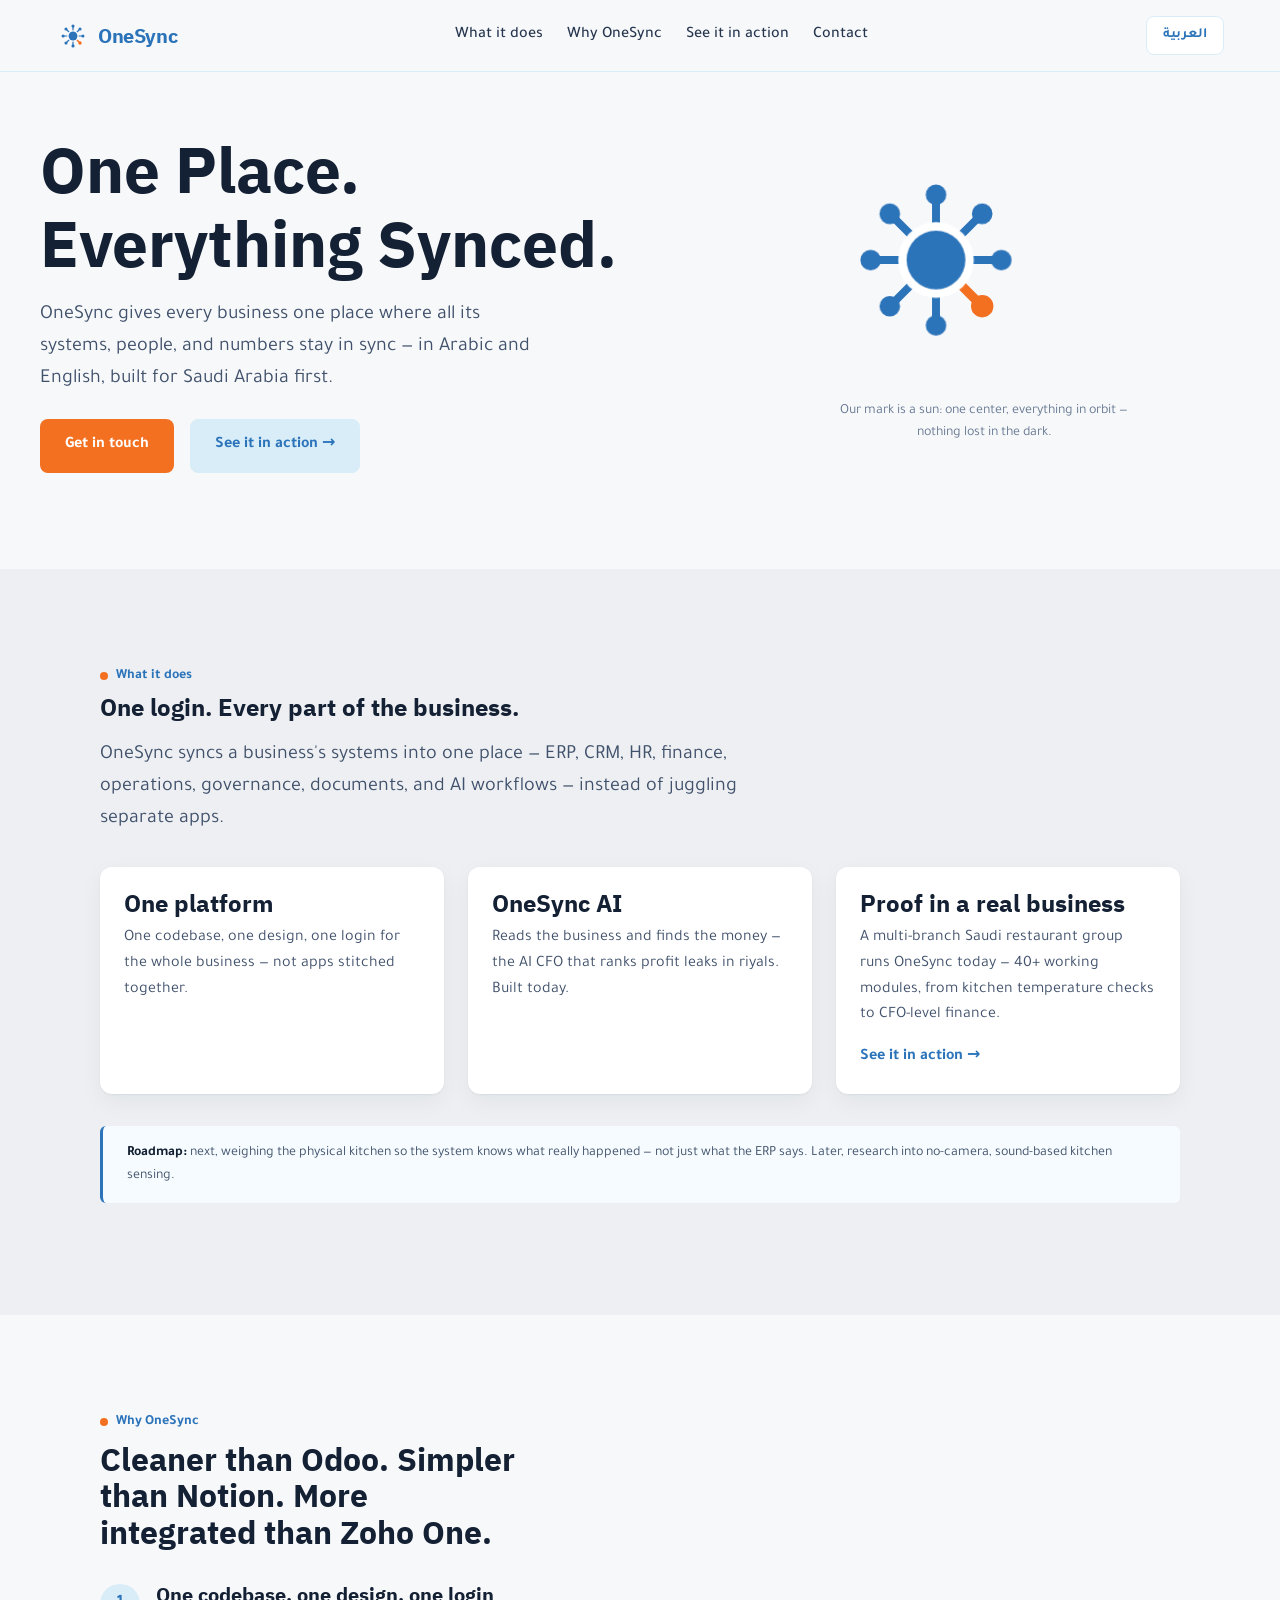
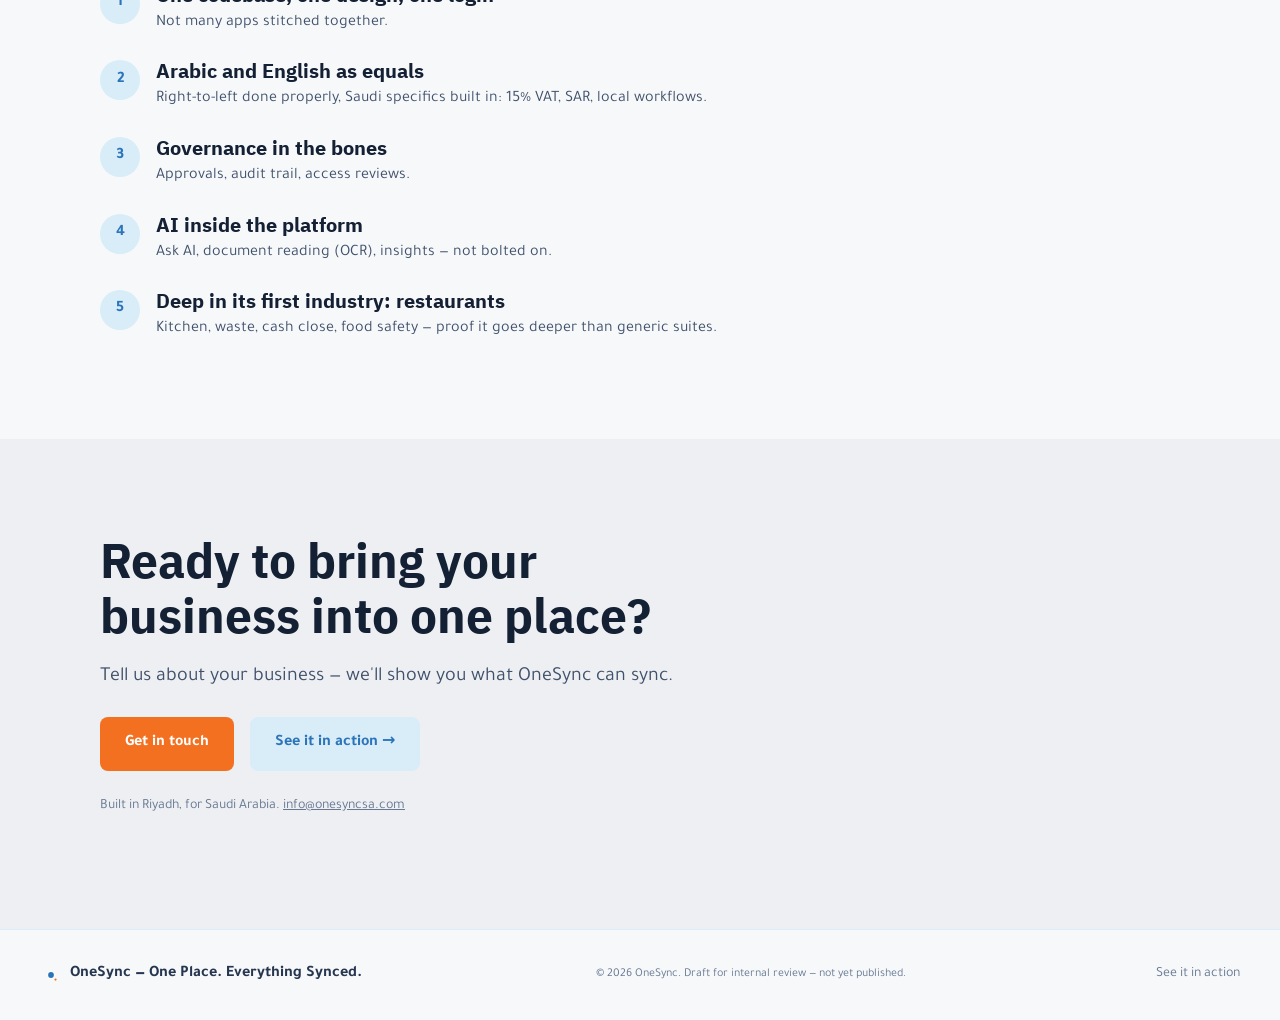
==== commit 9128139e: "Update contact email to info@onesyncsa.com Co-Authored-By: Claude Opus 5 <noreply@anthropic.com>" ====
--- a/index.html
+++ b/index.html
@@ -458,19 +458,19 @@
         <h2>Ready to bring your business into one place?</h2>
         <p class="lead" style="font-size:var(--text-lg);">Tell us about your business — we'll show you what OneSync can sync.</p>
         <div class="cta-row">
-          <a class="btn btn-action" href="mailto:hello@onesyncsa.com">Get in touch</a>
+          <a class="btn btn-action" href="mailto:info@onesyncsa.com">Get in touch</a>
           <a class="btn btn-quiet" href="demo.html">See it in action →</a>
         </div>
-        <p class="contact-meta">Built in Riyadh, for Saudi Arabia. <a href="mailto:hello@onesyncsa.com">hello@onesyncsa.com</a></p>
+        <p class="contact-meta">Built in Riyadh, for Saudi Arabia. <a href="mailto:info@onesyncsa.com">info@onesyncsa.com</a></p>
       </div>
       <div class="lang-ar" lang="ar" dir="rtl">
         <h2>جاهز لجمع عملك في مكان واحد؟</h2>
         <p class="lead" style="font-size:var(--text-lg);">أخبرنا عن عملك، وسنريك ما الذي يمكن لون سينك أن يُزامنه.</p>
         <div class="cta-row">
-          <a class="btn btn-action" href="mailto:hello@onesyncsa.com">تواصل معنا</a>
+          <a class="btn btn-action" href="mailto:info@onesyncsa.com">تواصل معنا</a>
           <a class="btn btn-quiet" href="demo.html">شاهدها عمليًا ←</a>
         </div>
-        <p class="contact-meta">بُنيت في الرياض، للسعودية. <a href="mailto:hello@onesyncsa.com" dir="ltr">hello@onesyncsa.com</a></p>
+        <p class="contact-meta">بُنيت في الرياض، للسعودية. <a href="mailto:info@onesyncsa.com" dir="ltr">info@onesyncsa.com</a></p>
       </div>
     </div>
   </section>
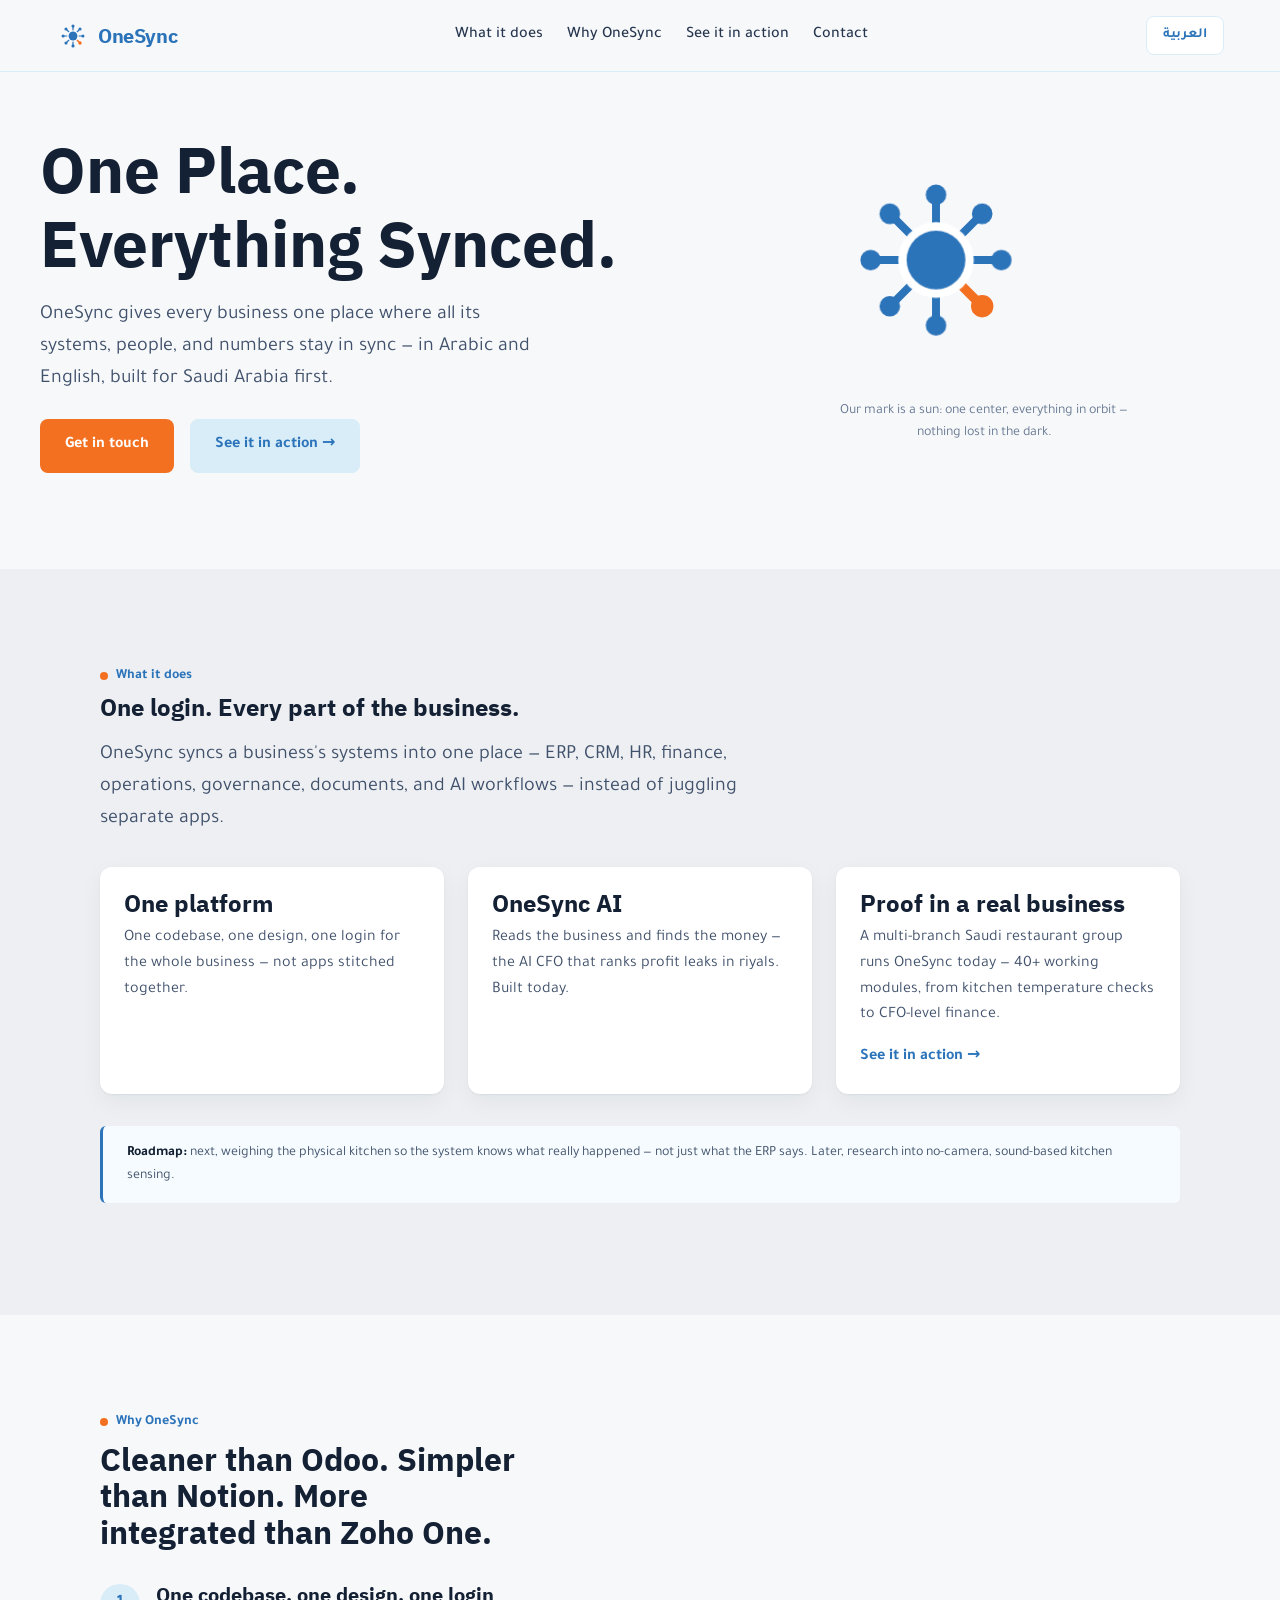
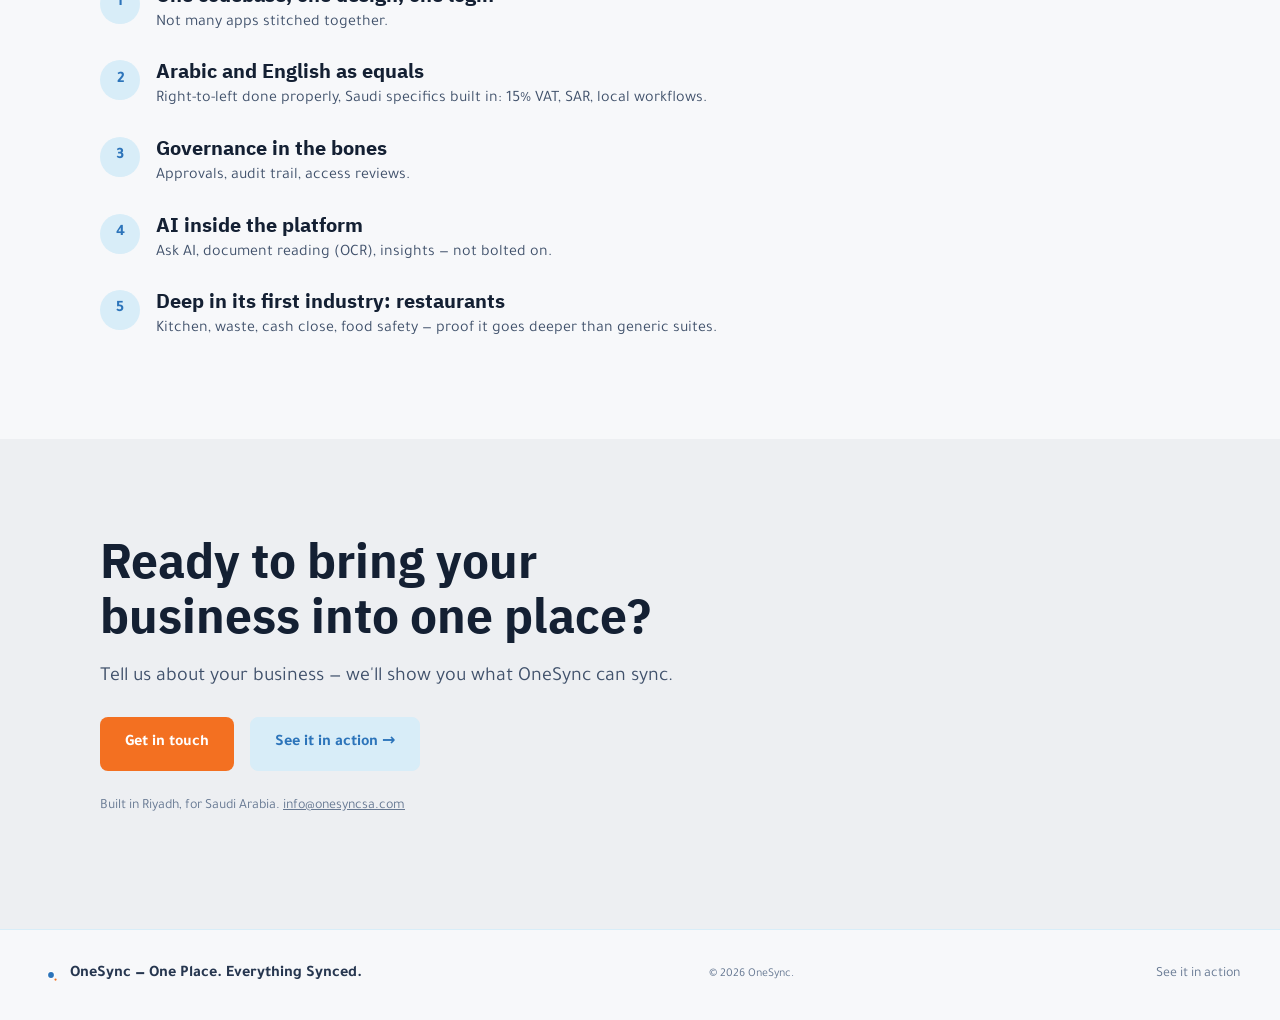
==== commit 51758138: "Publish: remove draft markings, add robots/sitemap/share image (owner S03, 2026-09-15)" ====
--- a/index.html
+++ b/index.html
@@ -6,11 +6,12 @@
 <title>OneSync — One Place. Everything Synced.</title>
 <meta name="description" content="OneSync gives every business one place where all its systems, people, and numbers stay in sync — in Arabic and English, built for Saudi Arabia first.">
 <meta name="theme-color" content="#2C74BA">
-<meta name="robots" content="noindex, nofollow">
-<!-- DRAFT — internal review copy. Remove the noindex line above before this is ever published. -->
 <link rel="icon" type="image/svg+xml" href="data:image/svg+xml,%3Csvg xmlns='http://www.w3.org/2000/svg' viewBox='0 0 96 96'%3E%3Ccircle cx='48' cy='48' r='46' fill='%232C74BA'/%3E%3Ccircle cx='48' cy='48' r='17' fill='%23fff'/%3E%3Ccircle cx='48' cy='48' r='13' fill='%232C74BA'/%3E%3Ccircle cx='67.8' cy='67.8' r='6.5' fill='%23F37021'/%3E%3C/svg%3E">
 <meta property="og:title" content="OneSync — One Place. Everything Synced.">
 <meta property="og:description" content="One place where all of a business's systems, people, and numbers stay in sync — in Arabic and English, built for Saudi Arabia first.">
+<meta property="og:image" content="https://onesyncsa.com/brand/og-image.svg">
+<meta property="og:url" content="https://onesyncsa.com/">
+<meta property="og:type" content="website">
 <link rel="preconnect" href="https://fonts.googleapis.com">
 <link rel="preconnect" href="https://fonts.gstatic.com" crossorigin>
 <link href="https://fonts.googleapis.com/css2?family=IBM+Plex+Sans+Arabic:wght@400;500;600;700&family=Tajawal:wght@400;500;700&display=swap" rel="stylesheet">
@@ -488,8 +489,8 @@
       <span class="lang-en" lang="en">OneSync — One Place. Everything Synced.</span>
       <span class="lang-ar" lang="ar" dir="rtl">ون سينك — مكان واحد. كل شيء متزامن.</span>
     </div>
-    <p class="footer-meta lang-en" lang="en">© 2026 OneSync. Draft for internal review — not yet published.</p>
-    <p class="footer-meta lang-ar" lang="ar" dir="rtl">© 2026 ون سينك (<span class="embed" dir="ltr">OneSync</span>). مسودة للمراجعة الداخلية، لم تُنشر بعد.</p>
+    <p class="footer-meta lang-en" lang="en">© 2026 OneSync.</p>
+    <p class="footer-meta lang-ar" lang="ar" dir="rtl">© 2026 ون سينك (<span class="embed" dir="ltr">OneSync</span>).</p>
     <div class="footer-links">
       <a href="demo.html" class="lang-en" lang="en">See it in action</a>
       <a href="demo.html" class="lang-ar" lang="ar" dir="rtl">شاهدها عمليًا</a>
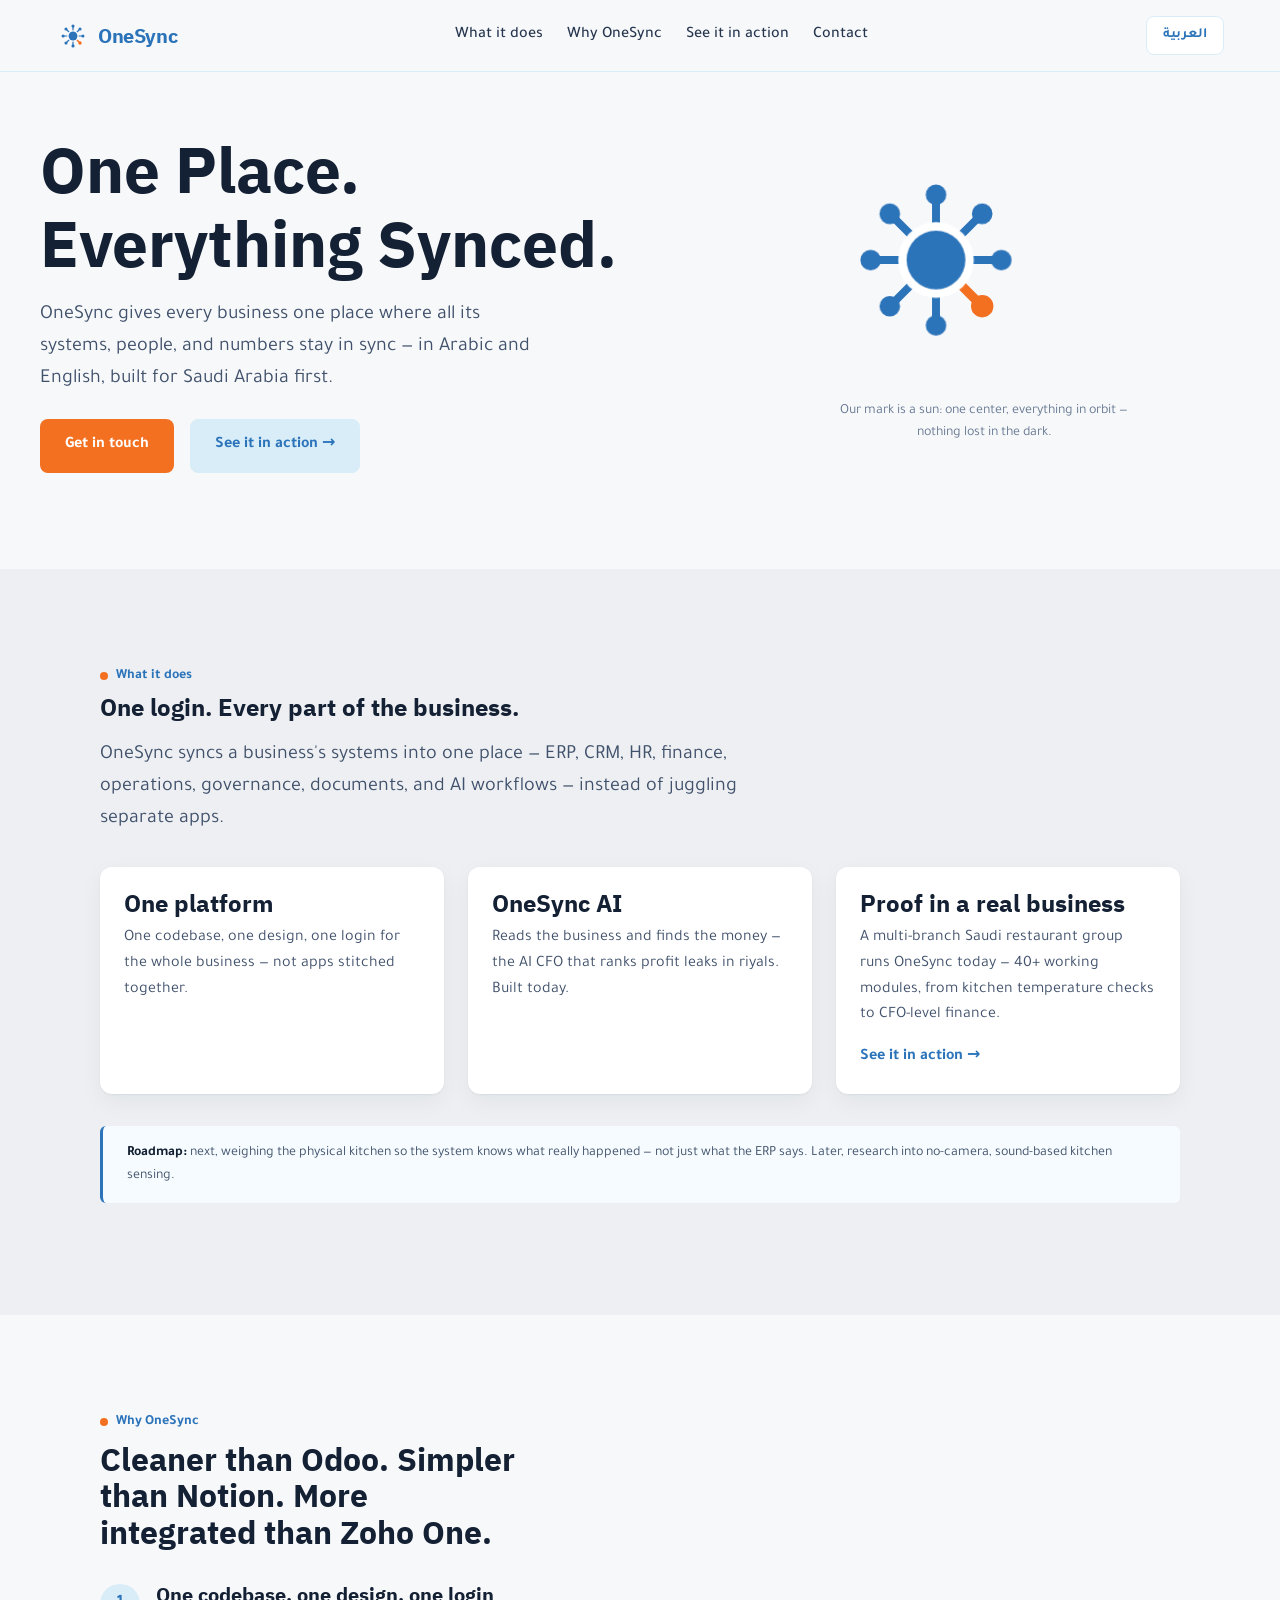
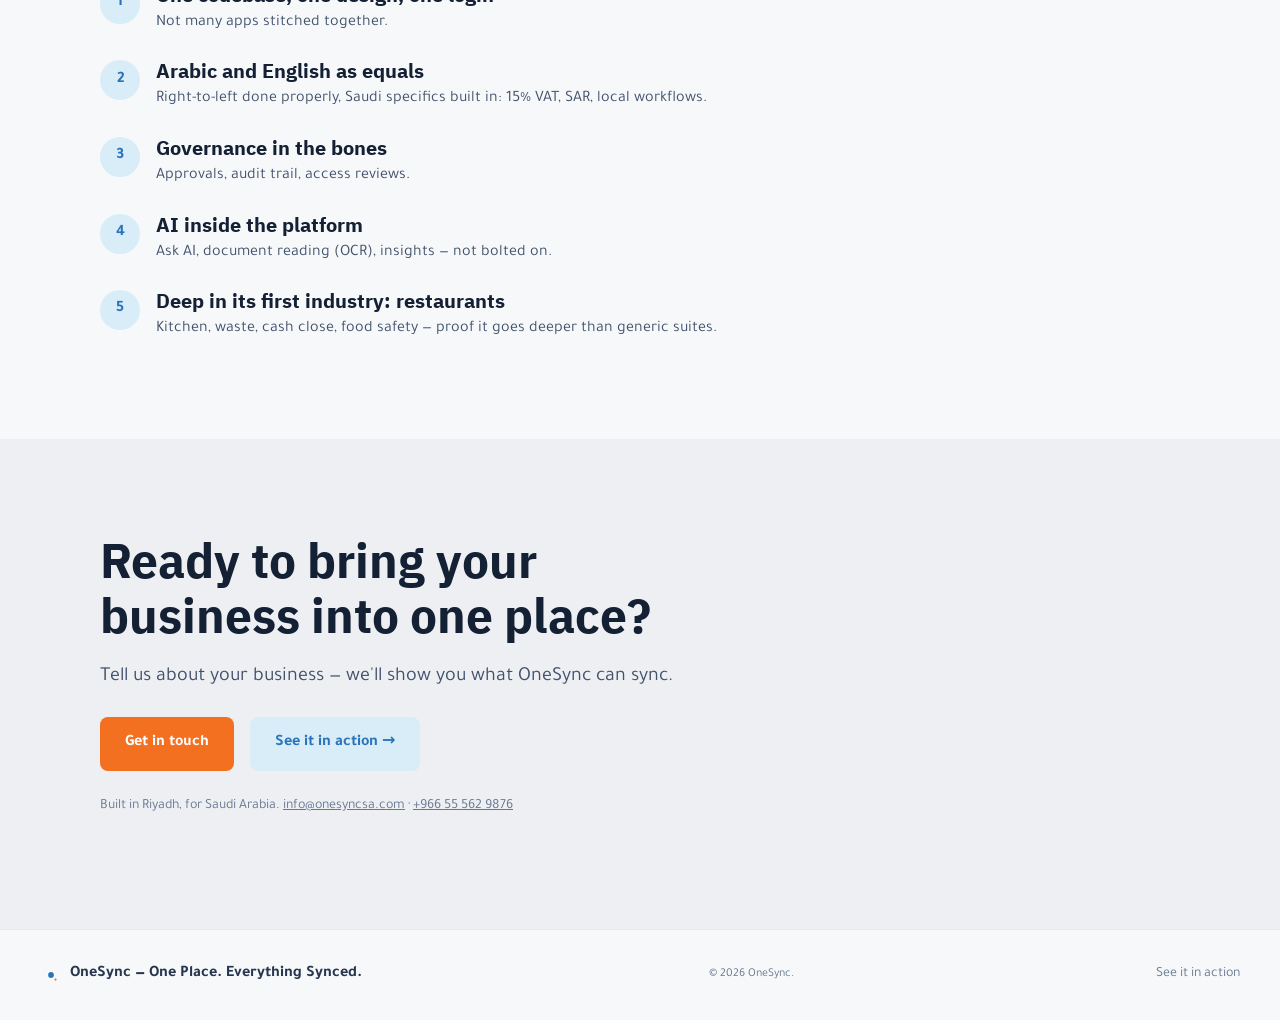
==== commit c52872d8: "Contact: add phone number next to the email (owner request, 2026-09-16) Co-Authored-By: Claude Fable" ====
--- a/index.html
+++ b/index.html
@@ -9,7 +9,12 @@
 <link rel="icon" type="image/svg+xml" href="data:image/svg+xml,%3Csvg xmlns='http://www.w3.org/2000/svg' viewBox='0 0 96 96'%3E%3Ccircle cx='48' cy='48' r='46' fill='%232C74BA'/%3E%3Ccircle cx='48' cy='48' r='17' fill='%23fff'/%3E%3Ccircle cx='48' cy='48' r='13' fill='%232C74BA'/%3E%3Ccircle cx='67.8' cy='67.8' r='6.5' fill='%23F37021'/%3E%3C/svg%3E">
 <meta property="og:title" content="OneSync — One Place. Everything Synced.">
 <meta property="og:description" content="One place where all of a business's systems, people, and numbers stay in sync — in Arabic and English, built for Saudi Arabia first.">
-<meta property="og:image" content="https://onesyncsa.com/brand/og-image.svg">
+<meta property="og:image" content="https://onesyncsa.com/brand/og-image.png">
+<meta property="og:image:width" content="1200">
+<meta property="og:image:height" content="630">
+<meta property="og:image:type" content="image/png">
+<meta name="twitter:card" content="summary_large_image">
+<meta name="twitter:image" content="https://onesyncsa.com/brand/og-image.png">
 <meta property="og:url" content="https://onesyncsa.com/">
 <meta property="og:type" content="website">
 <link rel="preconnect" href="https://fonts.googleapis.com">
@@ -462,7 +467,7 @@
           <a class="btn btn-action" href="mailto:info@onesyncsa.com">Get in touch</a>
           <a class="btn btn-quiet" href="demo.html">See it in action →</a>
         </div>
-        <p class="contact-meta">Built in Riyadh, for Saudi Arabia. <a href="mailto:info@onesyncsa.com">info@onesyncsa.com</a></p>
+        <p class="contact-meta">Built in Riyadh, for Saudi Arabia. <a href="mailto:info@onesyncsa.com">info@onesyncsa.com</a> &middot; <a href="tel:+966555629876">+966 55 562 9876</a></p>
       </div>
       <div class="lang-ar" lang="ar" dir="rtl">
         <h2>جاهز لجمع عملك في مكان واحد؟</h2>
@@ -471,7 +476,7 @@
           <a class="btn btn-action" href="mailto:info@onesyncsa.com">تواصل معنا</a>
           <a class="btn btn-quiet" href="demo.html">شاهدها عمليًا ←</a>
         </div>
-        <p class="contact-meta">بُنيت في الرياض، للسعودية. <a href="mailto:info@onesyncsa.com" dir="ltr">info@onesyncsa.com</a></p>
+        <p class="contact-meta">بُنيت في الرياض، للسعودية. <a href="mailto:info@onesyncsa.com" dir="ltr">info@onesyncsa.com</a> &middot; <a href="tel:+966555629876" dir="ltr">+966 55 562 9876</a></p>
       </div>
     </div>
   </section>
